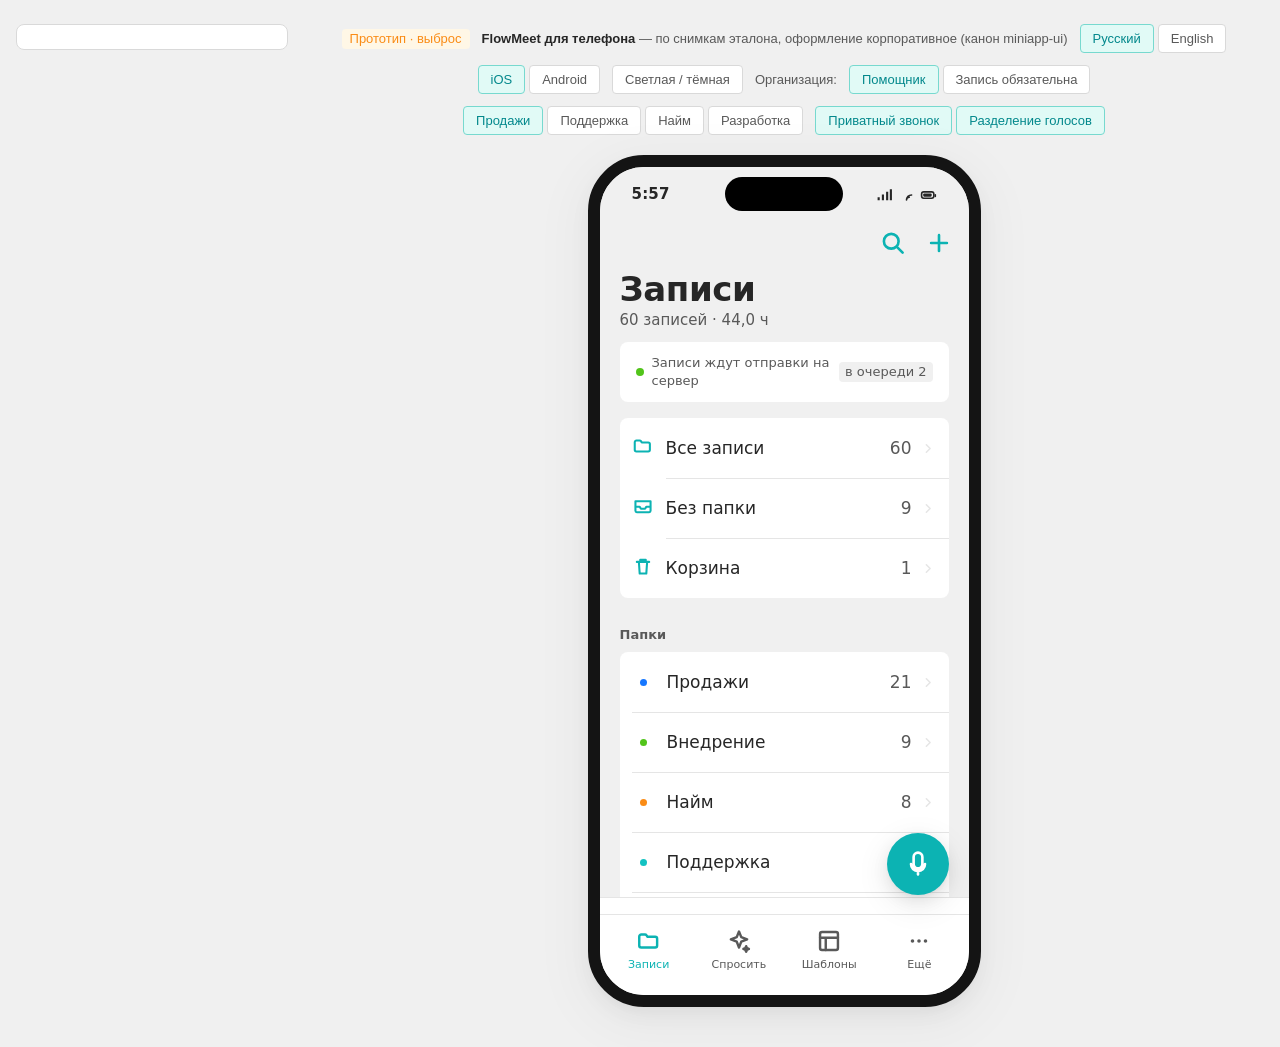
==== flowmeet/flowmeet-mobile/index.html @ 89d432ba "Handoff 21.09: FlowMeet постановка, BPMN и карта продукта. Сессия закрыта: прототип с вкладкой Поста" ====
<!doctype html>
<html lang="ru" data-theme="light">
<head>
<meta charset="utf-8">
<meta name="viewport" content="width=device-width, initial-scale=1">
<title>FlowMeet · прототип мобильного приложения</title>

<script>
/* ДИАГНОСТИКА ЗАГРУЗКИ. Ставится ДО стилей и основного скрипта: если скрипт не
   исполнился, страница выглядит просто недогруженной, а плашка называет причину. */
window.__fmDiag = { err: null, ran: false };
(function () {
  function banner(title, detail) {
    var d = document.createElement('div');
    d.setAttribute('style', 'position:fixed;left:0;right:0;top:0;z-index:99999;'
      + 'padding:12px 16px;background:#fff1f0;border-bottom:1px solid #ffa39e;'
      + 'color:#a8071a;font:14px/20px system-ui,sans-serif');
    d.innerHTML = '<strong>' + title + '</strong><br><span style="color:#595959">' + detail + '</span>';
    (document.body || document.documentElement).appendChild(d);
  }
  window.__fmBanner = banner;
  window.addEventListener('error', function (e) {
    if (window.__fmDiag.err) return;
    window.__fmDiag.err = e;
    banner('Скрипт страницы не выполнился — интерфейс не собрался',
      (e.message || 'ошибка') + ' · ' + (e.filename || '') + ':' + (e.lineno || ''));
  }, true);
  window.addEventListener('DOMContentLoaded', function () {
    setTimeout(function () {
      if (window.__fmDiag.ran || window.__fmDiag.err) return;
      banner('Скрипт страницы не запустился',
        'Разбор дошёл до конца, но код не выполнился. Обычно это блокировка встроенных'
        + ' скриптов расширением браузера или политикой.');
    }, 1500);
  });
})();
</script>

<link rel="stylesheet" href="ds-core-tokens.css">

<style>
/* ============================================================================
   МОБИЛЬНЫЙ ПРОТОТИП FlowMeet — ВЫБРОС.

   ЦВЕТ, РАДИУСЫ И ШРИФТ — из корпоративного канона Proceset Mini Apps
   (токены `ds-core-tokens.css`, симлинк на файл-владелец в скилле miniapp-ui).
   Литералов цвета нет.

   КЕГЛЬ И РИТМ — мобильные, и это ЧЕТВЁРТОЕ сознательное отклонение от канона:
   канон писан под веб, там базовый текст 14px и плотные строки. На телефоне так
   нельзя — интерфейс читается как уменьшенная веб-страница, а не как приложение.
   Поэтому здесь своя шкала (.m-*): базовый текст 17, вторичный 15, подпись 13,
   крупный заголовок экрана 34 — как в системных приложениях телефона. Семейство
   и насыщенности — канонические.

   Отклонения от канона, все сознательные (он писан под mini-app в портале):
   1. Нижняя панель навигации — в вебе канон её не описывает, на телефоне это
      главный навигатор.
   2. Своя верхняя панель экрана с крупным заголовком.
   3. Шторки снизу вместо модальных окон.
   4. Мобильная шкала кегля и ритма (см. выше).

   Соответствие компонентам antd подписано у блоков — карта переноса в код.
   ========================================================================== */

* { box-sizing: border-box; }
body {
  margin: 0; font-family: 'Roboto', system-ui, sans-serif;   /* служебная плашка вне корпуса */
  background: var(--bg-secondary); color: var(--text-primary);
  display: flex; flex-direction: row; align-items: flex-start; justify-content: center;
  min-height: 100vh; padding: var(--size-6x) var(--size-4x) var(--size-10x);
  gap: var(--size-4x);
}
.fm-stage {
  flex: 0 1 auto; min-width: 0;
  display: flex; flex-direction: column; align-items: center;
}
.fm-map {
  flex: 0 0 272px; width: 272px; max-height: calc(100vh - var(--size-8x));
  overflow: auto; position: sticky; top: var(--size-4x);
  padding: var(--padding-l);
  background: var(--bg-container);
  border: 1px solid var(--line-border); border-radius: var(--radius-l);
}
.fm-map__h { margin: var(--size-4x) 0 var(--space-s); color: var(--text-complimentary); }
.fm-map__row {
  display: flex; align-items: center; gap: var(--space-m); width: 100%;
  min-height: var(--size-8x); padding: var(--padding-s) var(--padding-m);
  margin: 0 0 var(--size-1x); border: none; border-radius: var(--radius-m);
  background: transparent; color: var(--text-primary); font-family: inherit;
  text-align: left; cursor: pointer;
}
.fm-map__row:hover { background: var(--bg-container-hover); }
.fm-map__name { flex: 1 1 auto; min-width: 0; }
.fm-map__row .fm-tag { flex: 0 0 auto; }

/* ─── Мобильная шкала текста. Только размеры и насыщенность; семейство и цвет
       канонические. ─────────────────────────────────────────────────────────── */
.m-large   { font-size: 34px; line-height: 41px; font-weight: 700; letter-spacing: -.4px; }
.m-title   { font-size: 22px; line-height: 28px; font-weight: 600; letter-spacing: -.2px; }
.m-head    { font-size: 17px; line-height: 22px; font-weight: 600; }
.m-body    { font-size: 17px; line-height: 24px; font-weight: 400; }
.m-sub     { font-size: 15px; line-height: 20px; font-weight: 400; }
.m-cap     { font-size: 13px; line-height: 18px; font-weight: 400; }
.m-tiny    { font-size: 11px; line-height: 13px; font-weight: 500; }
.m-num     { font-variant-numeric: tabular-nums; }
/* Пометка «это ДАННЫЕ, а не интерфейс»: названия записей и папок остаются на
   языке разговора, и проверка языка их не считает непереведённой строкой. */
.m-data    { }
 /* Приглушённый текст ОДИН на прототип: у канона читаемая вторичная ступень
       одна (--text-complimentary, замерено 7,0:1 и 8,96:1), а --text-secondary
       и --text-hint дают 3,4:1 и 1,8:1 — ниже нормы для подписи. Второго класса
       приглушённого больше нет: он был бы дублем с тем же цветом. */
.m-dim     { color: var(--text-complimentary); }

/* Плашка над телефоном — служебная, к продукту не относится. */
.fm-plaque {
  display: flex; align-items: center; gap: var(--space-l); flex-wrap: wrap;
  justify-content: center; margin-bottom: var(--size-5x); padding: 0 var(--padding-l);
  color: var(--text-complimentary); font-size: 13px;
}
.fm-plaque__tag {
  padding: 2px var(--padding-m); border-radius: var(--radius-m);
  background: var(--tag-orange-bg); color: var(--tag-orange-text);
}
.fm-plaque__switch { display: flex; gap: var(--space-xs); }
.fm-plaque__switch button {
  padding: var(--padding-s) var(--padding-l); border-radius: var(--radius-m);
  border: 1px solid var(--line-border); background: var(--bg-container);
  font-family: inherit; font-size: 13px; color: var(--text-complimentary); cursor: pointer;
}
.fm-plaque__switch button.is-on { background: var(--primary-bg); color: var(--primary-active); border-color: var(--primary-border); }
.fm-plaque__legend { width: 100%; text-align: center; color: var(--text-hint); }

/* ─────────────────────────── КОРПУС ТЕЛЕФОНА ─────────────────────────────── */
/* Семейство шрифта — платформенное: у Apple системный San Francisco, у Google
   Roboto. В контейнере нет ни того, ни другого, поэтому проверять кегль надо
   относительными величинами, а не по пикселю в рендере. */
[data-os="ios"] { font-family: -apple-system, 'SF Pro Text', 'Helvetica Neue', system-ui, sans-serif; }
[data-os="android"] { font-family: 'Roboto', system-ui, sans-serif; }

.fm-phone {
  width: 393px; height: 852px; flex: 0 0 auto; position: relative;
  display: flex; flex-direction: column; overflow: hidden;
  background: var(--bg-secondary); color: var(--text-primary);
  /* Рамка корпуса — графит в обеих темах: это предмет, а не поверхность
     интерфейса, и «инверсный» токен в тёмной делал её белой. */
  border: 12px solid var(--neutral-120); border-radius: 56px;
  box-shadow: var(--shadow-3);
}
/* ПОЛОС ПРОКРУТКИ В ПРИЛОЖЕНИИ НЕ БЫВАЕТ — прокручивают рукой: пальцем на
   телефоне, перетаскиванием мыши в прототипе. Правило ОДНО на весь корпус, а не
   по одному у каждой полосы: тогда новая прокручиваемая полоса не может вернуть
   полосу прокрутки. Скрытие задаётся ДВУМЯ способами — стандартное свойство не
   работает в старых webkit, а webkit-псевдоэлемент не работает в Firefox, и
   именно из-за этого полоса под чипсами была видна. */
.fm-phone, .fm-phone * { scrollbar-width: none; -ms-overflow-style: none; }
.fm-phone::-webkit-scrollbar, .fm-phone *::-webkit-scrollbar { width: 0; height: 0; display: none; }

/* Строка состояния с вырезом: время слева, вырез по центру, значки справа. */
.fm-status {
  flex: 0 0 auto; height: 54px; display: flex; align-items: center;
  padding: 0 var(--size-8x); position: relative; z-index: 5;
  background: var(--bg-secondary);
}
.fm-status__time { font-size: 15px; font-weight: 600; letter-spacing: .2px; }
.fm-status__spacer { flex: 1 1 auto; }
.fm-status__icons { display: flex; align-items: center; gap: 5px; }
.fm-island {
  position: absolute; left: 50%; top: 10px; transform: translateX(-50%);
  width: 118px; height: 34px; border-radius: 20px; background: var(--neutral-130);
}

/* ─── Верхняя панель. Действия закреплены, крупный заголовок уезжает вместе с
       содержимым и оставляет после себя компактный (antd: <NavBar>). ───────── */
.m-nav {
  flex: 0 0 auto; display: flex; align-items: center; gap: var(--space-xs);
  min-height: 44px; padding: 0 var(--space-m); background: var(--bg-secondary);
  position: relative; z-index: 4;
}
.m-nav__compact {
  flex: 1 1 auto; min-width: 0; text-align: center; padding: 0 var(--space-xs);
  opacity: 0; transition: opacity .18s cubic-bezier(.4,0,.2,1);
  overflow: hidden; text-overflow: ellipsis; white-space: nowrap;
}
.m-nav.is-scrolled { border-bottom: .5px solid var(--line-divider); }
.m-nav.is-scrolled .m-nav__compact { opacity: 1; }
.m-nav__acts { display: flex; align-items: center; gap: 2px; flex: 0 0 auto; }
.m-large-block { padding: var(--space-xs) var(--size-5x) var(--size-3x); background: var(--bg-secondary); }
.m-large-block .m-sub { margin-top: 2px; }

.m-scroll { flex: 1 1 auto; overflow-y: auto; -webkit-overflow-scrolling: touch; }
.m-scroll--doc { background: var(--bg-container); }      /* текст записи — на белом */
.m-pad { padding: 0 var(--size-5x); }
.m-bottom { height: var(--size-20x); }                 /* воздух над нижней панелью */
/* На экранах с плавающей кнопкой записи воздуха нужно больше: иначе последняя
   строка списка навсегда остаётся под кнопкой. */
.m-scroll--fab .m-bottom { height: 140px; }

/* ─── Нижняя панель навигации (antd: <TabBar>). ──────────────────────────── */
.m-tabbar {
  flex: 0 0 auto; display: flex; align-items: flex-end; gap: 0;
  padding: var(--space-m) var(--space-xs) var(--size-6x);
  background: var(--bg-container); border-top: .5px solid var(--line-divider);
}
.m-tabbar button {
  flex: 1 1 0; display: flex; flex-direction: column; align-items: center; justify-content: flex-end;
  gap: 4px; min-height: 48px; padding: var(--space-xs) 0 0; border: none; background: none;
  font-family: inherit; font-size: 11px; font-weight: 500; color: var(--text-complimentary); cursor: pointer;
}
.m-tabbar button.is-on { color: var(--primary-base); }

/* Кнопка записи — ПЛАВАЮЩАЯ НАД панелью разделов, а не внутри неё: по Apple HIG
   («Tab bars», июнь 2026) панель разделов служит навигации и действий в себе не
   держит — «Use a tab bar to support navigation, not to provide actions».
   Приём взят у Apple Mail: круглая кнопка действия в правом нижнем углу над
   панелью. Показывается только там, где действие уместно — в списке записей. */
.m-fab {
  position: absolute; right: var(--size-5x); bottom: 100px; z-index: 30;
  width: 62px; height: 62px; border: none; border-radius: 50%;
  background: var(--primary-base); color: var(--text-contrast);
  display: grid; place-items: center; box-shadow: var(--shadow-2); cursor: pointer;
}
.m-fab:active { background: var(--primary-active); }

/* Аксессуар, прикреплённый к панели разделов — HIG «tab bar with an attached
   accessory», как мини-плеер в Музыке. Панель разделов при этом ОСТАЁТСЯ
   видимой: скрывать её HIG запрещает («If you hide the tab bar, people can
   forget which area of the app they're in»), исключение только у модального
   экрана — им у нас идёт запись встречи. */
.m-acc { flex: 0 0 auto; display: flex; align-items: center; gap: var(--space-l);
  padding: var(--space-m) var(--size-5x); background: var(--bg-container);
  border-top: .5px solid var(--line-divider); cursor: pointer; }
.m-acc .m-wave { flex: 1 1 auto; height: 28px; }
.m-acc__side { flex: 0 0 auto; display: flex; align-items: center; gap: var(--space-m); }
.m-play--mini { width: 44px; height: 44px; }

/* ─────────────────────────── ЭЛЕМЕНТЫ ──────────────────────────────────── */
.fm-i { width: 22px; height: 22px; flex: 0 0 auto;
        stroke: currentColor; fill: none; stroke-width: 1.5; stroke-linecap: round; stroke-linejoin: round; }
.fm-i--s { width: 17px; height: 17px; }
.fm-i--l { width: 28px; height: 28px; }
.fm-i--xl { width: 56px; height: 56px; stroke-width: 1; }
.fm-i--tab { width: 26px; height: 26px; }

.fm-btn {
  display: inline-flex; align-items: center; justify-content: center; gap: var(--space-m);
  min-height: 48px; padding: 0 var(--size-6x); border-radius: var(--radius-l);
  border: 1px solid var(--line-border); background: var(--bg-container);
  font-family: inherit; font-size: 17px; font-weight: 500; color: var(--text-primary); cursor: pointer;
}
.fm-btn:active { background: var(--bg-container-active); }
.fm-btn--primary { background: var(--primary-base); border-color: var(--primary-base); color: var(--text-contrast); }
.fm-btn--primary:active { background: var(--primary-active); }
/* Разрушительное действие несёт цвет опасности, а не цвет главного действия
   (28.08.2026): удаление записи без возврата стояло бирюзовой праймари, то есть
   выглядело рекомендуемым. Токены канона, литералов нет. */
.fm-btn--danger { background: var(--danger-base); border-color: var(--danger-base); color: var(--text-contrast); }
.fm-btn--danger:active { background: var(--danger-active); border-color: var(--danger-active); }
.fm-btn--text { background: none; border-color: transparent; color: var(--primary-base); min-height: 44px; padding: 0 var(--space-m); }
.fm-btn--icon { width: 44px; min-height: 44px; padding: 0; color: var(--primary-base);
  background: none; border-color: transparent; }
/* Порядок важен: у значка-кнопки заливка снята, поэтому основной цвет
   возвращаем явно — иначе «Спросить» выглядит как голая стрелка. */
.fm-btn--icon.fm-btn--primary { background: var(--primary-base); border-color: var(--primary-base);
  color: var(--text-contrast); border-radius: var(--radius-l); }
.fm-btn--block { width: 100%; }
.fm-btn--sm { min-height: 36px; padding: 0 var(--padding-l); font-size: 15px; }
.fm-btn[disabled] { opacity: .35; pointer-events: none; }

.fm-input {
  width: 100%; min-height: 48px; padding: 0 var(--padding-l);
  border: 1px solid var(--line-border); border-radius: var(--radius-l);
  background: var(--bg-container); color: var(--text-primary);
  font-family: inherit; font-size: 17px;
}
.fm-input:focus { outline: none; border-color: var(--primary-base); box-shadow: var(--shadow-focus-primary); }
.fm-textarea { width: 100%; min-height: 104px; padding: var(--padding-l); border: 1px solid var(--line-border);
  border-radius: var(--radius-l); background: var(--bg-container); color: var(--text-primary);
  font-family: inherit; font-size: 17px; resize: vertical; }
/* Поле поиска в мобильном виде: заливка вместо рамки, значок внутри. */
.m-searchwrap { position: relative; display: flex; align-items: center; }
.m-searchwrap .fm-i { position: absolute; left: var(--padding-l); color: var(--text-icon); pointer-events: none; }
.m-searchwrap .fm-input {
  padding-left: calc(var(--padding-l) + 22px + var(--space-m));
  background: var(--bg-container); border-color: transparent;   /* на серой подложке заливка белая */
}

.fm-tag { display: inline-flex; align-items: center; gap: var(--space-xs);
  padding: 1px var(--padding-s); border-radius: var(--radius-m); background: var(--bg-container-secondary);
  color: var(--text-complimentary); font-size: 13px; line-height: 18px; white-space: nowrap; }
.fm-tag--green { background: var(--positive-bg); color: var(--positive-base); }
.fm-tag--orange { background: var(--tag-orange-bg); color: var(--tag-orange-text); }
.fm-tag--cyan { background: var(--tag-cyan-bg); color: var(--tag-cyan-text); }

/* ─── Группа строк: скруглённая вставка с воздухом по бокам, разделители не
       на всю ширину, а от текста (antd: <List> inset). ──────────────────── */
.m-group {
  margin: 0 var(--size-5x) var(--size-5x); border-radius: var(--radius-l);
  background: var(--bg-container); overflow: hidden;
}
/* Заголовок группы: основной цвет и насыщенность, а не приглушённый серый —
   канонический вторичный на подложке экрана замерен в 2,09:1 (тёмная тема). */
.m-grouphead { padding: var(--space-m) var(--size-5x) var(--space-m); color: var(--text-complimentary); font-weight: 600; }

.m-row {
  display: flex; align-items: center; gap: var(--space-l); width: 100%; text-align: left;
  min-height: 60px; padding: var(--space-m) var(--padding-l); border: none;
  background: none; font-family: inherit; color: var(--text-primary); cursor: pointer;
}
.m-row:active { background: var(--bg-container-hover); }
.m-row + .m-row { box-shadow: inset 0 .5px 0 var(--line-divider); }
.m-row--inset + .m-row--inset { box-shadow: none; }
/* Разделитель внутри группы начинается от текста, а не от края: у строки без
   значка это отступ группы, у строки со значком — плюс сам значок. */
.m-row--inset { position: relative; --m-inset: var(--padding-l); }
.m-row--inset:has(.m-row__ico) { --m-inset: calc(var(--padding-l) + 22px + var(--space-l)); }
.m-row--inset + .m-row--inset::before {
  content: ""; position: absolute; left: var(--m-inset); right: 0; top: 0;
  height: .5px; background: var(--line-divider);
}
.m-row__body { flex: 1 1 auto; min-width: 0; }
.m-row__title { overflow: hidden; display: -webkit-box; -webkit-line-clamp: 2; -webkit-box-orient: vertical; }
/* У строки со значением справа подпись держится в одну строку: иначе длинная
   подпись переносится и строка становится вдвое выше соседних. Обратная
   сторона — обрезка, поэтому подписи таких строк держим короткими. */
.m-row:has(.m-row__val) .m-row__title { -webkit-line-clamp: 1; }
/* Подпись строки настройки лежит прямо в теле строки, без отдельного класса —
   поэтому в одну строку её держим по телу. */
.m-row:has(.m-row__val) > .m-row__body { white-space: nowrap; overflow: hidden; text-overflow: ellipsis; }
.m-row__meta { display: flex; align-items: center; gap: var(--space-m); margin-top: 3px;
  color: var(--text-complimentary); white-space: nowrap; overflow: hidden; }
/* Превью содержания записи: строка списка обязана нести смысл, а не только
   метаданные — иначе список читается как каталог файлов, а не как содержание.
   Две строки, дальше обрезка: строка списка не должна расти выше соседних. */
.m-row__prev { display: -webkit-box; -webkit-line-clamp: 2; -webkit-box-orient: vertical;
  overflow: hidden; margin-top: 3px; color: var(--text-complimentary); }
.m-row__prev--wait { color: var(--text-complimentary); display: flex; align-items: center; gap: var(--space-m); }
.m-row__prev--wait .fm-i { animation: fm-spin 1.1s linear infinite; }
/* Длинную подпись (профиль с лимитом) пускаем в две строки. */
.m-row__meta--wrap { white-space: normal; overflow: visible; }
.m-row__dot { width: 7px; height: 7px; border-radius: 50%; flex: 0 0 auto; }
.m-row__act { flex: 0 0 auto; width: 44px; min-height: 44px; display: grid; place-items: center;
  color: var(--text-icon); border: none; background: none; cursor: pointer; border-radius: 50%; }
.m-row__act:active { background: var(--bg-icon-hover); }
.m-row__chev { flex: 0 0 auto; color: var(--text-icon-disabled); }
.m-row__ico { flex: 0 0 auto; color: var(--primary-base); }
.m-row__val { flex: 0 1 auto; min-width: 0; color: var(--text-complimentary);
  white-space: nowrap; overflow: hidden; text-overflow: ellipsis; }
/* Элемент управления в строке (переключатель, кнопка, метка) не сжимается и не
   обрезается: в обрезающей обёртке кнопка перестаёт принимать нажатие в центр. */
.m-row__right { flex: 0 0 auto; display: flex; align-items: center; gap: var(--space-m); }
/* Точка-разделитель в подписи строки: цвет линии давал 1,41:1 и точка просто
   не читалась — берём ту же ступень, что и сама подпись. */
.m-sep { color: var(--text-complimentary); }

/* Найденное место: цитата со своим временем; нажатие уводит прямо в это место
   записи, а не просто «в запись». */
.m-hitrow { display: flex; align-items: flex-start; gap: var(--space-l); width: 100%; text-align: left;
  padding: var(--space-m) var(--padding-l); border: none; background: none;
  font-family: inherit; color: var(--text-primary); cursor: pointer;
  box-shadow: inset 0 .5px 0 var(--line-divider); }
.m-hitrow:active { background: var(--bg-container-hover); }
.m-hitrow .m-time { flex: 0 0 auto; padding-top: 2px; }
.m-hitrow__txt { display: -webkit-box; -webkit-line-clamp: 2; -webkit-box-orient: vertical;
  overflow: hidden; color: var(--text-complimentary); }

.m-empty { display: flex; flex-direction: column; align-items: center; text-align: center;
  padding: var(--size-20x) var(--size-8x); color: var(--text-complimentary); }
.m-empty__icon { color: var(--text-icon-disabled); margin-bottom: var(--size-5x); }
.m-empty h2 { margin: 0 0 var(--space-m); color: var(--text-primary); }
.m-empty p { margin: 0; max-width: 260px; }

/* Кружок с инициалами владельца пространства. Инициалы — данные учётной
   записи, поэтому у них свой класс: проверка языка по нему понимает, что это
   не строка интерфейса. */
.m-avatar { width: 52px; height: 52px; border-radius: 50%; flex: 0 0 auto;
  background: var(--primary-bg); color: var(--primary-active); display: grid; place-items: center; }

/* Кружок цвета папки: выбранный несёт обводку, а не галочку внутри — на цветном
   круге галочка теряется. */
.m-swatch { width: 44px; height: 44px; border-radius: 50%; border: 2px solid transparent;
  box-shadow: inset 0 0 0 2px var(--bg-container); cursor: pointer; }
.m-swatch.is-on { border-color: var(--text-primary); }

.m-toggle { width: 51px; height: 31px; border-radius: 31px; flex: 0 0 auto;
  border: none; background: var(--bg-rail); position: relative; cursor: pointer; }
.m-toggle::after { content: ""; position: absolute; top: 2px; left: 2px; width: 27px; height: 27px;
  border-radius: 50%; background: var(--bg-container); box-shadow: var(--shadow-1);
  transition: transform .18s cubic-bezier(.4,0,.2,1); }
.m-toggle.is-on { background: var(--primary-base); }
.m-toggle.is-on::after { transform: translateX(20px); }

/* ─────────────────── ПРОИГРЫВАТЕЛЬ — ПОЛОСА ВНИЗУ ЭКРАНА ───────────────────
   Жанровое решение голосовых блокнотов: главное на экране записи — текст, а не
   пульт, поэтому звук живёт тонкой полосой в нижней зоне большого пальца и
   занимает место нижней панели разделов (на вложенном экране она уходит).
   Разбор жанра — ../interfeys-golosovyh-bloknotov-razbor.2026-08-27.md */
.m-pbar { flex: 0 0 auto; padding: var(--space-m) var(--size-5x) var(--size-6x);
  background: var(--bg-container); border-top: .5px solid var(--line-divider); }
.m-times { display: flex; justify-content: space-between; margin-top: 2px; color: var(--text-complimentary); }
.m-ctrls { display: flex; align-items: center; gap: var(--space-m); margin-top: var(--space-m); }
.m-ctrls__gap { flex: 1 1 auto; }
.m-play { width: 52px; height: 52px; display: grid; place-items: center; border-radius: 50%;
  border: none; background: var(--primary-base); color: var(--text-contrast); cursor: pointer; flex: 0 0 auto; }
.m-play:active { background: var(--primary-active); }
.m-seek { width: 44px; height: 44px; display: grid; place-items: center; border: none; background: none;
  color: var(--text-primary); cursor: pointer; border-radius: 50%; flex: 0 0 auto; }
.m-seek:active { background: var(--bg-icon-hover); }
/* Закладка в проигрывателе: горит, когда звучащее место уже отмечено. */
#btnMark.is-on { color: var(--tag-orange-text); }
.m-speed.is-on { background: var(--primary-bg); color: var(--text-primary); font-weight: 600; }
.m-speed { min-height: 36px; padding: 0 var(--padding-m); flex: 0 0 auto;
  border-radius: var(--radius-m); border: none; background: var(--bg-container-secondary);
  font-family: inherit; font-size: 15px; font-variant-numeric: tabular-nums;
  color: var(--text-primary); cursor: pointer; }

/* ─── Волна вместо линии прогресса: видно, где говорили, а где молчали.
       Нажатие в любое место волны переводит звук туда. Высоты полос выведены из
       номера записи — при каждом открытии волна одна и та же. ─────────────── */
.m-wave { display: flex; align-items: center; gap: 2px; height: 36px; cursor: pointer; }
.m-wave span { flex: 1 1 0; border-radius: 1.5px; background: var(--bg-rail); }
.m-wave span.is-played { background: var(--primary-base); }
/* Отмеченное место видно на волне засечкой сверху — как в жанре: отметил на
   слух, потом находишь глазами. */
.m-wave span.is-marked { background: var(--tag-orange-text); }

/* Шапка открытой записи: крупный заголовок уезжает с содержимым (HIG: large
   title), поэтому область заголовка в панели остаётся пустой, пока не начнут
   прокручивать, — обрезка названия тремя буквами уходит. */
.m-notehead { padding: var(--space-m) var(--size-5x) var(--size-4x); background: var(--bg-container); }

/* Сегменты вкладок записи (antd: <Segmented>). Закреплены под панелью: в
   часовой расшифровке вкладку иначе не переключить, не прокрутив наверх. */
.m-segsrow { position: sticky; top: 0; z-index: 3; flex: 0 0 auto; background: var(--bg-container);
  border-bottom: .5px solid var(--line-divider); overflow: hidden; }
.m-segsrow::after {
  content: ""; position: absolute; right: 0; top: 0; bottom: 1px; width: var(--size-8x);
  background: linear-gradient(90deg, transparent, var(--bg-container)); pointer-events: none;
}
.m-segs { display: flex; gap: var(--space-m); overflow-x: auto; -webkit-overflow-scrolling: touch;
  padding: var(--space-m) var(--size-8x) calc(var(--space-m) + 24px) var(--size-5x);
  margin-bottom: -24px; }
.m-seg-btn { flex: 0 0 auto; min-height: 36px; padding: 0 var(--padding-l); border-radius: var(--radius-l);
  border: none; background: none;
  font-family: inherit; font-size: 15px; color: var(--text-complimentary); cursor: pointer; }
/* Выбранную вкладку показывает заливка, а не цвет подписи: бирюзовая подпись на
   бирюзовой заливке замерена в 2,20:1 (тёмная тема), а серая подпись на серой
   заливке неактивной — в 2,09:1. Сняли обе пары. */
.m-seg-btn.is-on { background: var(--primary-bg); color: var(--text-primary); font-weight: 600; }

/* Расшифровка: реплика как высказывание, а не строка таблицы. Текст и звук
   сшиты — звучащая реплика подсвечена, нажатие на реплику переводит звук к ней.
   Роль «сейчас звучит» несут заливка и полоса слева, а текст остаётся
   основным: в тёмной теме основной цвет темнее, и текст на светлой заливке
   пропадает (проверено замером контраста по канону). */
.m-seg-row { position: relative; padding: var(--space-m) var(--size-5x);
  margin-bottom: var(--size-3x); border-radius: var(--radius-l); cursor: pointer; }
.m-seg-row:active { background: var(--bg-container-hover); }
.m-seg-row.is-now { background: var(--primary-bg); }
.m-seg-row.is-now::before { content: ""; position: absolute; left: 6px; top: var(--space-m); bottom: var(--space-m);
  width: 3px; border-radius: 2px; background: var(--primary-base); }
/* На подсвеченной реплике имя «нашего» говорящего берёт основной цвет: бирюза
   на светлой заливке замерена в 2,20:1 (тёмная тема) — роль всё равно несут
   заливка и полоса слева. */
.m-seg-row.is-now .m-who--mine { color: var(--text-primary); }
.m-seg-row__head { display: flex; align-items: baseline; gap: var(--space-m); margin-bottom: 4px; }
.m-who { color: var(--text-primary); border: none; background: none; padding: 0;
  font-family: inherit; font-size: inherit; font-weight: inherit; cursor: pointer; }
.m-who--mine { color: var(--primary-active); }
/* Время реплики — вторичная подпись, но подпись: у --text-hint на белом
   замерено 1,84:1, это нечитаемо. */
.m-time { color: var(--text-complimentary); font-variant-numeric: tabular-nums; }
.m-seg-row p { margin: 0; }
.m-seg-row__mark { margin-left: auto; color: var(--tag-orange-text); }
/* Найденное слово в расшифровке. */
/* Найденное слово: роль несёт ЗАЛИВКА, текст остаётся основным. Пара
   «оранжевый текст на оранжевой заливке» замерена в 2,23:1. */
.m-hl { background: var(--tag-orange-bg); color: var(--text-primary); border-radius: 3px; }

/* Поиск внутри записи: часовая встреча без него нечитаема. */
.m-findbar { flex: 0 0 auto; display: flex; align-items: center; gap: var(--space-m);
  padding: var(--space-m) var(--size-5x); background: var(--bg-container);
  border-bottom: .5px solid var(--line-divider); }
.m-findbar .m-searchwrap { flex: 1 1 auto; }
.m-findbar .fm-input { background: var(--bg-container-secondary); min-height: 40px; font-size: 15px; }

.m-doc { padding: 0 var(--size-5x) var(--size-8x); }
.m-doc h1 { font-size: 26px; line-height: 32px; font-weight: 700; letter-spacing: -.3px; margin: var(--size-6x) 0 var(--size-4x); }
.m-doc h2 { font-size: 19px; line-height: 25px; font-weight: 600; margin: var(--size-6x) 0 var(--space-m); }
.m-doc p, .m-doc ul, .m-doc ol { font-size: 17px; line-height: 25px; margin: 0 0 var(--size-4x); }
.m-doc ul, .m-doc ol { padding-left: var(--size-6x); }
.m-doc li { margin-bottom: var(--space-m); }
.m-doc strong { font-weight: 600; }
.fm-ent { color: var(--text-link); cursor: pointer; }

@keyframes fm-spin { to { transform: rotate(360deg); } }

/* ─────────────────────────── ЗАПИСЬ (полный экран) ─────────────────────────
   Строение жанровое: сверху состояние и счётчик, СЕРЕДИНУ занимает живая
   расшифровка (слова появляются по ходу речи — этим приложение доказывает, что
   слышит именно речь), внизу — волна и кнопки в зоне большого пальца. Раньше
   всё стояло по центру, а нижняя треть экрана пустовала. */
.m-rec {
  position: absolute; top: 54px; left: 0; right: 0; bottom: 0; z-index: 40;
  display: flex; flex-direction: column; background: var(--bg-secondary);
}
.m-rec__top { flex: 0 0 auto; display: flex; flex-direction: column; align-items: center;
  gap: var(--space-xs); padding: var(--size-6x) var(--size-8x) var(--size-4x); text-align: center; }
.m-rec__head { display: flex; align-items: center; gap: var(--space-m); color: var(--text-complimentary); }
.m-rec__dot { width: 9px; height: 9px; border-radius: 50%; background: var(--danger-base);
  animation: fm-blink 1.4s steps(1) infinite; }
@keyframes fm-blink { 50% { opacity: .2; } }
.m-rec__time { font-size: 48px; line-height: 1.05; font-weight: 300; letter-spacing: -1px; font-variant-numeric: tabular-nums; }
/* Живая расшифровка. Последняя реплика — основным цветом, предыдущие уходят в
   серый: так видно, что текст идёт за речью, а не стоит списком. */
/* У верхнего края расшифровка растворяется: тогда обрезанная строка читается
   как «выше есть ещё», а не как дефект — тот же приём, что у прокручиваемых
   полос чипсов. */
.m-rec__live { flex: 1 1 auto; overflow-y: auto; padding: 0 var(--size-5x);
  mask-image: linear-gradient(180deg, transparent, #000 var(--size-8x));
  -webkit-mask-image: linear-gradient(180deg, transparent, #000 var(--size-8x)); }
.m-rec__line { margin: 0 0 var(--size-4x); color: var(--text-complimentary); }
.m-rec__line:last-child { color: var(--text-primary); }
.m-rec__line b { font-weight: 600; }
.m-rec__wait { display: flex; align-items: center; justify-content: center; gap: var(--space-m);
  height: 100%; color: var(--text-complimentary); text-align: center; }
/* Волна во всю ширину: тишина и речь различимы глазом, «прибор слышит». */
.m-level { display: flex; align-items: center; gap: 3px; height: 44px; width: 100%; }
.m-level span { flex: 1 1 0; border-radius: 2px; background: var(--primary-base); animation: m-lvl .9s ease-in-out infinite; }
@keyframes m-lvl { 0%, 100% { height: 8%; } 50% { height: 100%; } }
.m-rec__bottom { flex: 0 0 auto; padding: var(--size-4x) var(--size-8x) var(--size-8x);
  display: flex; flex-direction: column; align-items: center; gap: var(--size-4x); text-align: center; }
/* Кнопки в нижней зоне: остановка — крупная круглая, одной рукой не глядя. */
.m-rec__acts { display: flex; align-items: center; justify-content: space-between; width: 100%; }
.m-rec__stop { width: 76px; height: 76px; border-radius: 50%; border: none; flex: 0 0 auto;
  background: var(--danger-base); color: var(--text-contrast); display: grid; place-items: center; cursor: pointer; }
.m-rec__stop:active { background: var(--danger-active); }
.m-rec__side { display: flex; flex-direction: column; align-items: center; gap: 2px; width: 76px;
  border: none; background: none; font-family: inherit; font-size: 13px;
  color: var(--text-primary); cursor: pointer; padding: var(--space-m) 0; }
.m-rec__side .fm-i { color: var(--text-primary); }
.m-rec__side:disabled { opacity: .35; pointer-events: none; }
.m-rec__note { color: var(--text-complimentary); max-width: 280px; }
.m-rec__done { flex: 1 1 auto; display: flex; flex-direction: column; align-items: center;
  justify-content: center; gap: var(--size-6x); padding: var(--size-8x); text-align: center; }
.m-rec__done .fm-btn { min-width: 200px; }

/* ══════════════════════ ANDROID: ОБОЛОЧКА MATERIAL 3 ═══════════════════════
   Приложение выходит на двух ОС, поэтому оболочек ДВЕ, а не одна средняя:
   пользователь каждой платформы должен видеть привычные манеры. Структура
   (папки → записи → запись, разделы внизу, шторки, мини-плеер) общая — она от
   платформы не зависит; расходятся ФОРМА и поведение отдельных элементов.
   Ниже — только расхождения, по фактам первоисточников (m3.material.io):
   активный раздел несёт «пилюлю»-индикатор, кнопка действия — Medium FAB со
   скруглением, цель нажатия 48dp против 44pt у Apple, сообщения о результате —
   штатный снэкбар (в iOS такого элемента нет вовсе), список идёт во всю ширину
   без «карточек», скругления крупнее.
   ═══════════════════════════════════════════════════════════════════════════ */
[data-os="android"] { font-family: 'Roboto', system-ui, sans-serif; }

/* Активный раздел: подложка под значком, а не только цвет (M3 active indicator). */
[data-os="android"] .m-tabbar button { gap: 2px; }
[data-os="android"] .m-tabbar button .fm-i {
  padding: 4px 20px; border-radius: 16px; box-sizing: content-box; width: 26px; height: 26px;
}
[data-os="android"] .m-tabbar button.is-on .fm-i { background: var(--primary-bg); }
[data-os="android"] .m-tabbar button.is-on { color: var(--text-primary); font-weight: 600; }

/* Кнопка действия: Medium FAB — скруглённый квадрат, а не круг. */
[data-os="android"] .m-fab { width: 56px; height: 56px; border-radius: 16px; }

/* Список во всю ширину: «карточки» с воздухом по бокам — приём Apple. */
[data-os="android"] .m-group { margin-left: 0; margin-right: 0; border-radius: 0; }
[data-os="android"] .m-grouphead { font-weight: 500; }

/* Цель нажатия 48dp вместо 44pt. */
[data-os="android"] .fm-btn--icon,
[data-os="android"] .m-row__act,
[data-os="android"] .m-seek { width: 48px; min-height: 48px; height: 48px; }
[data-os="android"] .m-nav { min-height: 48px; }
[data-os="android"] .m-row { min-height: 64px; }
[data-os="android"] .fm-sheet__item { min-height: 60px; }
[data-os="android"] .m-swatch { width: 48px; height: 48px; }

/* Скругления крупнее: у M3 кнопки и поля почти капсульные, шторка — 28. */
[data-os="android"] .fm-btn, [data-os="android"] .fm-input,
[data-os="android"] .m-seg-btn, [data-os="android"] .m-speed { border-radius: 999px; }
[data-os="android"] .fm-sheet { border-radius: 28px 28px 0 0; }
[data-os="android"] .m-card, [data-os="android"] .m-askchips button { border-radius: 16px; }

/* Полоска системного жеста: в Android возврат и переход домой — системные, и
   пользователь ищет их у нижнего края, а не только в интерфейсе приложения. */
.m-sysbar { display: none; }
[data-os="android"] .m-sysbar {
  display: block; position: absolute; left: 50%; bottom: 7px; transform: translateX(-50%);
  width: 108px; height: 4px; border-radius: 2px; background: var(--text-icon); z-index: 20;
}
[data-os="android"] .m-tabbar { padding-bottom: var(--size-8x); }

/* Сообщение о результате — снэкбар: прямоугольный, во всю ширину у нижнего
   края, слева текст. Всплывающая «пилюля» по центру — не Material. */
[data-os="android"] .fm-toast {
  left: var(--space-m); right: var(--space-m); transform: translateY(10px);
  max-width: none; border-radius: var(--radius-m); text-align: left;
}
[data-os="android"] .fm-toast.is-open { transform: translateY(0); }

/* ───────────────────────────── ШТОРКА СНИЗУ ──────────────────────────────── */
.fm-scrim {
  position: absolute; inset: 0; z-index: 50; display: flex; align-items: flex-end;
  background: var(--bg-mask); opacity: 0; pointer-events: none; transition: opacity .18s;
}
.fm-scrim.is-open { opacity: 1; pointer-events: auto; }
.fm-sheet {
  width: 100%; max-height: 82%; display: flex; flex-direction: column;
  background: var(--bg-float); border-radius: var(--radius-l) var(--radius-l) 0 0;
  transform: translateY(24px); transition: transform .2s cubic-bezier(.4,0,.2,1);
  padding-bottom: var(--size-8x);
}
.fm-scrim.is-open .fm-sheet { transform: translateY(0); }
.fm-sheet__grip { width: 40px; height: 5px; border-radius: 3px; background: var(--line-border);
  margin: var(--space-m) auto var(--space-xs); flex: 0 0 auto; }
.fm-sheet__head { padding: var(--space-m) var(--size-5x) var(--size-3x); }
.fm-sheet__body { overflow-y: auto; }
.fm-sheet__item { display: flex; align-items: center; gap: var(--size-4x); width: 100%; text-align: left;
  min-height: 56px; padding: var(--space-m) var(--size-5x); border: none; background: none;
  font-family: inherit; font-size: 17px; color: var(--text-primary); cursor: pointer; }
.fm-sheet__item:active { background: var(--bg-container-hover); }
.fm-sheet__item .fm-i:first-child { color: var(--primary-base); }
.fm-sheet__item.is-danger, .fm-sheet__item.is-danger .fm-i:first-child { color: var(--danger-base); }
.fm-sheet__foot { display: flex; gap: var(--size-3x); padding: var(--size-4x) var(--size-5x) 0; }
.fm-sheet__foot .fm-btn { flex: 1 1 0; }
.fm-check { margin-left: auto; color: var(--primary-base); }

/* Всплывающее сообщение (antd: <Toast>). */
.fm-toast {
  position: absolute; left: 50%; bottom: 118px; transform: translate(-50%, 10px);
  max-width: 84%; padding: var(--padding-l) var(--size-6x); border-radius: var(--radius-l);
  background: var(--bg-container-inverse); color: var(--text-contrast); text-align: center;
  font-size: 15px; line-height: 20px;
  opacity: 0; pointer-events: none; z-index: 60; transition: opacity .18s, transform .18s;
}
.fm-toast.is-open { opacity: 1; transform: translate(-50%, 0); }

/* Полоса лимита. */
.m-quota__rail { height: 6px; border-radius: 3px; background: var(--bg-rail); overflow: hidden; margin: var(--space-m) 0; }
.m-quota__fill { height: 100%; border-radius: 3px; background: var(--primary-base); }

.m-card { display: block; width: 100%; text-align: left; padding: var(--size-5x);
  border: none; border-radius: var(--radius-l); background: var(--bg-container);
  font-family: inherit; color: var(--text-primary); cursor: pointer; margin-bottom: var(--size-4x); }
.m-card:active { background: var(--bg-container-hover); }
.m-card h3 { margin: 0 0 var(--space-xs); }
.m-card p { margin: 0; }
.m-card__foot { display: flex; align-items: center; gap: var(--space-m); margin-top: var(--size-4x); color: var(--text-complimentary); }
.m-stat { display: flex; align-items: baseline; gap: var(--space-l); }
.m-stat__v { font-size: 28px; line-height: 34px; font-weight: 600; font-variant-numeric: tabular-nums; }

.m-answer { padding: 0 var(--size-5x) var(--size-6x); }
.m-answer p { margin: 0 0 var(--size-4x); font-size: 17px; line-height: 25px; }
.m-cite { display: inline-flex; align-items: center; gap: var(--space-xs); margin-top: var(--space-m);
  min-height: 36px; padding: 0 var(--padding-l); border-radius: var(--radius-l);
  border: none; background: var(--primary-bg); color: var(--primary-active);
  font-family: inherit; font-size: 15px; cursor: pointer; }
.m-askchips { display: flex; flex-direction: column; gap: var(--size-3x); padding: 0 var(--size-5x); }
.m-askchips button { display: flex; align-items: center; gap: var(--size-4x); width: 100%; text-align: left;
  min-height: 56px; padding: var(--space-m) var(--padding-l); border-radius: var(--radius-l);
  border: none; background: var(--bg-container); font-family: inherit; font-size: 17px;
  color: var(--text-primary); cursor: pointer; }
.m-askchips button:active { background: var(--bg-container-hover); }
.m-askchips .fm-i { color: var(--primary-base); }

/* ═══════ ЧТО ПРОДУКТ ДЕЛАЕТ ВО ВРЕМЯ РАЗГОВОРА (правка 27.08.2026) ═════════
   Подсказка в моменте, диктофоны, связь и очередь отправки. Только токены
   канона и мобильная шкала кегля (.m-*), как во всём файле. */

/* Подсказка на экране записи — то, ради чего экран и существует. Она стоит
   НАД лентой речи: речь доказывает, что слышим, подсказка отвечает «что
   сказать сейчас». */
.m-hintbox { flex: 0 0 auto; padding: 0 var(--size-5x) var(--size-4x); }
.m-hint {
  display: block; width: 100%; text-align: left; font-family: inherit; cursor: pointer;
  padding: var(--size-4x); border-radius: var(--radius-l); border: 1px solid var(--primary-border);
  background: var(--primary-bg); color: var(--text-primary);
}
.m-hint:active { background: var(--bg-container-hover); }
.m-hint__head { display: flex; align-items: center; gap: var(--space-m); margin-bottom: var(--space-xs); }
.m-hint__t { margin: 0 0 var(--space-xs); }
.m-hint__b { margin: 0; }
.m-hint__src { display: flex; align-items: center; gap: var(--space-xs); margin: var(--size-3x) 0 0; color: var(--text-complimentary); }
.m-hint__wait {
  display: flex; align-items: center; justify-content: center; gap: var(--space-m);
  padding: var(--size-4x); border-radius: var(--radius-l);
  background: var(--bg-container); color: var(--text-complimentary); text-align: center;
}
/* Крестик отмены на экране записи: отмена — единственное необратимое действие,
   поэтому она отдельно от остановки и уводит в подтверждение. */
.m-rec__x {
  position: absolute; top: var(--size-4x); right: var(--size-5x); z-index: 2;
  width: 44px; height: 44px; border: none; border-radius: 50%;
  background: var(--bg-container); color: var(--text-primary); display: grid; place-items: center; cursor: pointer;
}
/* Полоса состояния связи и очереди. */
.m-linkbar {
  display: flex; align-items: center; gap: var(--space-m);
  margin: 0 var(--size-5x) var(--size-4x); padding: var(--size-3x) var(--size-4x);
  border-radius: var(--radius-l); background: var(--bg-container); color: var(--text-complimentary);
}
.m-linkbar.is-off { background: var(--warning-bg); color: var(--text-primary); }
.m-linkbar__dot { width: 8px; height: 8px; border-radius: 50%; background: var(--green-60); flex: 0 0 auto; }
.m-linkbar.is-off .m-linkbar__dot { background: var(--warning-base); }
.m-linkbar__txt { flex: 1 1 auto; min-width: 0; }
/* Заряд и память диктофона. */
.m-bat { height: 6px; border-radius: 3px; background: var(--bg-rail); overflow: hidden; margin-top: var(--space-m); }
.m-bat__fill { height: 100%; border-radius: 3px; background: var(--primary-base); }
.m-bat__fill.is-low { background: var(--warning-base); }
.m-warn {
  display: flex; gap: var(--space-m); align-items: flex-start;
  margin: 0 var(--size-5x) var(--size-4x); padding: var(--size-4x);
  border-radius: var(--radius-l); background: var(--warning-bg); color: var(--text-primary);
}
.m-warn--danger { background: var(--danger-bg); }
</style>

</head>
<body>

<noscript>
  <!-- ВЫКЛЮЧЕННЫЕ СКРИПТЫ — молчаливый белый экран. Прототип собирается скриптом:
       корпус и плашка нарисованы разметкой, всё остальное появляется в браузере.
       Без этого блока страница выглядит поломанной и не называет причину. -->
  <div style="position:fixed;left:0;right:0;top:0;z-index:99999;padding:12px 16px;
              background:#fff1f0;border-bottom:1px solid #ffa39e;color:#a8071a;
              font:14px/20px system-ui,sans-serif">
    <strong>В браузере выключены скрипты — прототип не соберётся</strong><br>
    <span style="color:#595959">Видно только корпус устройства и служебную плашку.
    Проверьте: значок слева от адреса → «Настройки сайтов» → JavaScript «Разрешить».
    Если там разрешено — попробуйте открыть эту же ссылку в окне инкогнито: там
    расширения выключены, и станет видно, блокирует ли скрипты одно из них.</span>
  </div>
</noscript>


<aside class="fm-map" id="featureMap" aria-label="Функционал прототипа"></aside>
<div class="fm-stage">
<div class="fm-plaque text-caption-2">
  <span class="fm-plaque__tag">Прототип · выброс</span>
  <span><strong style="color:var(--text-primary)">FlowMeet для телефона</strong> — по снимкам эталона, оформление корпоративное (канон miniapp-ui)</span>
  <span class="fm-plaque__switch" id="langSwitch">
    <button data-setlang="ru">Русский</button>
    <button data-setlang="en">English</button>
  </span>
  <span class="fm-plaque__switch" id="osSwitch">
    <button data-setos="ios">iOS</button>
    <button data-setos="android">Android</button>
  </span>
  <span class="fm-plaque__switch">
    <button data-theme-toggle="1">Светлая / тёмная</button>
  </span>
  <!-- Что решила организация: режим записи, профиль подсказок, разрешения
       сервера. В продукте это приходит с сервера, и пользователь их не
       выбирает, поэтому переключатели стоят в ПЛАШКЕ ПРОТОТИПА, а экран
       «Ещё → Организация» только показывает состояние (спека состава
       28.08.2026, раздел Б: «элемент прототипа, а не продукта»). -->
  <span>Организация:</span>
  <span class="fm-plaque__switch" id="orgSwitch">
    <button data-orgmode="assistant">Помощник</button>
    <button data-orgmode="mandatory">Запись обязательна</button>
  </span>
  <span class="fm-plaque__switch" id="profSwitch">
    <button data-hintprof="sales">Продажи</button>
    <button data-hintprof="support">Поддержка</button>
    <button data-hintprof="hr">Найм</button>
    <button data-hintprof="dev">Разработка</button>
  </span>
  <span class="fm-plaque__switch" id="permSwitch">
    <button data-orgtoggle="privateCalls">Приватный звонок</button>
    <button data-orgtoggle="diarization">Разделение голосов</button>
  </span>
</div>

<div class="fm-phone" id="phone" data-os="ios">
  <!-- Имитация строки состояния телефона -->
  <div class="fm-status">
    <span class="fm-status__time m-num" id="clock">9:41</span>
    <span class="fm-island"></span>
    <span class="fm-status__spacer"></span>
    <span class="fm-status__icons">
      <svg class="fm-i fm-i--s" viewBox="0 0 16 16"><path d="M1.5 10.5h2v3h-2zM5.5 8h2v5.5h-2zM9.5 5.5h2v8h-2zM13 3h2v10.5h-2z" fill="currentColor" stroke="none"/></svg>
      <svg class="fm-i fm-i--s" viewBox="0 0 16 16"><path d="M8 13.2a4.8 4.8 0 0 1 4.8-4.8M8 13.2a2.6 2.6 0 0 1 2.6-2.6M8 13.2h.01"/></svg>
      <svg class="fm-i fm-i--s" viewBox="0 0 16 16"><rect x="1.5" y="5.5" width="11.5" height="6" rx="2"/><path d="M14.4 8.2v1.6"/><rect x="3" y="7" width="8" height="3" rx="1" fill="currentColor" stroke="none"/></svg>
    </span>
  </div>

  <div id="app" style="flex:1 1 auto;display:flex;flex-direction:column;min-height:0"></div>

  <!-- Полоска системного жеста Android: «назад» там системная, а не приложения -->
  <div class="m-sysbar" aria-hidden="true"></div>

  <!-- Аксессуар панели разделов (мини-плеер открытой записи) -->
  <div class="m-acc" id="acc" hidden></div>

  <nav class="m-tabbar" id="tabbar"></nav>

  <!-- Шторка снизу: выбор папки, меню записи, скорость, язык -->
  <div class="fm-scrim" id="scrim">
    <div class="fm-sheet" role="dialog" aria-modal="true">
      <div class="fm-sheet__grip"></div>
      <div id="sheet"></div>
    </div>
  </div>

  <div class="fm-toast text-body-3" id="toast" role="status"></div>
</div>
</div>

<!-- Общая часть двух прототипов: данные, счёт, язык. Своей копии нет. -->
<script src="../flowmeet-shared/data.js"></script>

<script>
/* СТАРАЯ КОПИЯ ОБЩЕЙ ЧАСТИ — самая частая причина «страница не грузит»: браузер
   держит `data.js` прошлой версии, а страница уже новая. Тогда первый же вызов
   падает, экран остаётся пустым, и причина не видна — обновление с очисткой кэша
   чинит, но догадаться про это нельзя. Проверяем ЗАРАНЕЕ и называем причину. */
(function () {
  var need = { devSpace: 'память диктофона', hintsAfter: 'подсказки за репликой',
               recLinesAt: 'ход живой расшифровки', linesForHints: 'ссылка на подсказки',
               devFreeGb: 'свободное место', num: 'вывод чисел', t: 'перевод строк',
               wrapRoadmap: 'яркость сценариев к разработке',
               featureMapHtml: 'список функционала прототипа' };
  var miss = Object.keys(need).filter(function (n) {
    /* typeof по необъявленному имени не падает, поэтому проверка безопасна. */
    return eval('typeof ' + n) !== 'function';
  });
  if (!miss.length) return;
  window.__fmDiag.err = 'общая часть старее страницы: ' + miss.join(', ');
  if (window.__fmBanner) window.__fmBanner('Общая часть прототипа старее страницы',
    'Браузер отдал старую копию data.js, поэтому интерфейс не собрался. Обновите страницу'
    + ' с очисткой кэша: Ctrl+Shift+R (на Mac ⇧⌘R). Не помогло — скажите, чего не хватает: '
    + miss.join(', ') + '.');
})();
</script>


<script>
/* ============================================================================
   СОСТОЯНИЕ. Экран один за раз, как на телефоне; возврат — стрелкой в панели.
   ========================================================================== */
const M = {
  /* Главный экран раздела «Записи» — ПАПКИ, а список записей лежит на уровень
     внутрь: так устроены системный «Диктофон» и приложения жанра. Раньше папки
     были полосой чипсов-фильтров поверх плоского списка — это веб-приём, на
     телефоне разделы открывают переходом. */
  screen: 'folders',               // folders | files | note | search | ask | templates | more | set | membership
  scope: { kind: 'all', value: null },
  fileId: 'demo', tab: 'summary', generated: {},
  q: '', ask: { q: '', folder: null, asked: false },
  playing: false, speed: 1,
  /* Поиск внутри открытой записи: без него часовая встреча нечитаема. */
  find: '', findOpen: false,
  /* Отмеченные на слух места: ключ — запись, значение — номера реплик. Отметка
     ставится и во время записи, и при проигрывании; собираются во вкладке
     «Важное». Из встречи выносят решение, а не весь текст. */
  marks: {},
  /* auto — чем вызвана запись (звонок, напоминание о встрече), пусто у ручного
     старта; hints — подсказки, пришедшие за встречу. */
  rec: { on: false, paused: false, sec: 0, saved: null, lines: [], marks: [], auto: null, hints: [] },
  sheet: null, setPane: null, sort: 'date', sortDir: 'desc',
  newFolderColor: 1, moveAfterCreate: null,
  /* Добавлено 27.08.2026 по спеке «Сверка прототипов с описанием работы»:
     диктофоны, источник записи, очередь отправки, подтверждение. */
  devId: 'a1', micSrc: 'Автоматически', confirm: null, hintsOpen: false, listen: null,
  /* Откуда открыли запись — чтобы «назад» вернуло туда же, а не в общий список. */
  came: null,
  /* Шаблон, которым разбираются НОВЫЕ записи. Перенесён из настольного
     28.08.2026: там он был, здесь нет, то есть один прототип обещал управление
     будущими разборами, а второй молчал. Работа 4 проверки удобства («сделайте,
     чтобы следующие встречи разбирались по вашей структуре») на телефоне из-за
     этого не проходилась вовсе. */
  tplDefault: null
};
/* Платформа оболочки. Приложение выходит на iOS и Android, манеры у них разные,
   поэтому оболочка выбирается, а не усредняется. Владелец значения один. */
let OS = 'ios';
function setOs(os) {
  OS = os === 'android' ? 'android' : 'ios';
  document.getElementById('phone').setAttribute('data-os', OS);
  document.querySelectorAll('#osSwitch button').forEach(b =>
    b.classList.toggle('is-on', b.dataset.setos === OS));
}
const $ = s => document.querySelector(s);
const esc = s => String(s).replace(/[&<>"]/g, c => ({ '&':'&amp;','<':'&lt;','>':'&gt;','"':'&quot;' }[c]));

/* ================================ ИКОНКИ ================================== */
const ic = (p, extra) => `<svg class="fm-i${extra ? ' ' + extra : ''}" viewBox="0 0 16 16">${p}</svg>`;
const I = {
  files:   '<path d="M2 5.2c0-.7.6-1.2 1.2-1.2h2.3c.4 0 .8.2 1 .5l.6.9h4.7c.7 0 1.2.5 1.2 1.2v4.2c0 .7-.5 1.2-1.2 1.2H3.2c-.6 0-1.2-.5-1.2-1.2V5.2z"/>',
  search:  '<circle cx="7" cy="7" r="4.2"/><path d="M10.2 10.2 13.5 13.5"/>',
  ai:      '<path d="M8 2.2l1.4 3.4L13 7l-3.6 1.4L8 12l-1.4-3.6L3 7l3.6-1.4z"/><path d="M12.4 11.2l.5 1.2 1.2.5-1.2.5-.5 1.2-.5-1.2-1.2-.5 1.2-.5z"/>',
  tpl:     '<rect x="2.5" y="2.5" width="11" height="11" rx="1.2"/><path d="M2.5 6h11M6 6v7.5"/>',
  more:    '<circle cx="4" cy="8" r="1.1" fill="currentColor" stroke="none"/><circle cx="8" cy="8" r="1.1" fill="currentColor" stroke="none"/><circle cx="12" cy="8" r="1.1" fill="currentColor" stroke="none"/>',
  mic:     '<path d="M8 10.5a2.5 2.5 0 0 0 2.5-2.5V4a2.5 2.5 0 0 0-5 0v4A2.5 2.5 0 0 0 8 10.5zM4 8a4 4 0 0 0 8 0M8 12.5V14"/>',
  back:    '<path d="M13 8H3.5M7 4 3 8l4 4"/>',          /* Material: стрелка */
  backIos: '<path d="M10 3 5 8l5 5"/>',                   /* Apple: шеврон */
  go:      '<path d="M6 4.5 9.5 8 6 11.5"/>',
  caretD:  '<path d="M4 6.5 8 10.5 12 6.5"/>',
  close:   '<path d="M4 4l8 8M12 4l-8 8"/>',
  check:   '<path d="M3.5 8.5 6.5 11.5 12.5 5"/>',
  plus:    '<path d="M8 3.5v9M3.5 8h9"/>',
  trash:   '<path d="M3.5 5h9M6 5V3.5h4V5M5 5l.6 8.5h4.8L11 5"/>',
  folder:  '<path d="M2 5.2c0-.7.6-1.2 1.2-1.2h2.3c.4 0 .8.2 1 .5l.6.9h4.7c.7 0 1.2.5 1.2 1.2v4.2c0 .7-.5 1.2-1.2 1.2H3.2c-.6 0-1.2-.5-1.2-1.2V5.2z"/>',
  unfiled: '<path d="M2.5 4.5h11v7a1 1 0 0 1-1 1h-9a1 1 0 0 1-1-1v-7zM2.5 8.5h3l1 1.5h3l1-1.5h3"/>',
  pencil:  '<path d="M11.2 2.8a1.3 1.3 0 0 1 1.8 1.8L5.6 12 3 13l1-2.6 7.2-7.6z"/>',
  share:   '<path d="M8 10.5V2.5M5 5.5 8 2.5l3 3M3.5 9v3.5a1 1 0 0 0 1 1h7a1 1 0 0 0 1-1V9"/>',
  export:  '<path d="M8 2.5v8M5 7.5 8 10.5l3-3M3.5 12.5h9"/>',
  device:  '<rect x="4" y="2" width="8" height="12" rx="2"/><path d="M6.5 4.5h3"/>',
  file:    '<path d="M9.5 2.5H4.5a1 1 0 0 0-1 1v9a1 1 0 0 0 1 1h7a1 1 0 0 0 1-1V5.5L9.5 2.5zM9 2.5v3h3"/>',
  book:    '<path d="M3 3.5h4a2 2 0 0 1 2 2v8a1.6 1.6 0 0 0-1.6-1.6H3V3.5zM13 3.5H9.6A1.6 1.6 0 0 0 8 5.1v8.4A1.6 1.6 0 0 1 9.6 12H13V3.5z"/>',
  wave:    '<path d="M2 8h1.5M5 5v6M8 3v10M11 5.5v5M13.5 8H14"/>',
  gear:    '<circle cx="8" cy="8" r="2.2"/><path d="M8 1.8v1.6M8 12.6v1.6M1.8 8h1.6M12.6 8h1.6M3.6 3.6l1.1 1.1M11.3 11.3l1.1 1.1M12.4 3.6l-1.1 1.1M4.7 11.3l-1.1 1.1"/>',
  user:    '<circle cx="8" cy="6" r="2.5"/><path d="M3.5 13.5c0-2.2 2-4 4.5-4s4.5 1.8 4.5 4"/>',
  cloud:   '<path d="M4.5 11.5h6.2a2.3 2.3 0 0 0 .3-4.6A3.4 3.4 0 0 0 4.6 6.4 2.6 2.6 0 0 0 4.5 11.5z"/>',
  info:    '<circle cx="8" cy="8" r="5.5"/><path d="M8 7v4M8 5.2v.6"/>',
  crown:   '<path d="M2.5 11.5h11l-1-6-3 2L8 4l-1.5 3.5-3-2z"/>',
  lang:    '<circle cx="8" cy="8" r="5.5"/><path d="M2.5 8h11M8 2.5c1.6 1.6 2.4 3.5 2.4 5.5S9.6 12.4 8 13.5C6.4 12.4 5.6 10 5.6 8S6.4 4.1 8 2.5z"/>',
  bell:    '<path d="M5 7a3 3 0 0 1 6 0v3l1 2H4l1-2V7zM6.8 13.5a1.3 1.3 0 0 0 2.4 0"/>',
  spin:    '<path d="M8 2.2a5.8 5.8 0 1 1-5.8 5.8"/>',
  mark:    '<path d="M4.5 2.5h7v11l-3.5-2.7-3.5 2.7z"/>',
  stop:    '<rect x="4.5" y="4.5" width="7" height="7" rx="1.4" fill="currentColor" stroke="none"/>',
  pause:   '<rect x="5" y="3.5" width="2.2" height="9" rx="1" fill="currentColor" stroke="none"/><rect x="8.8" y="3.5" width="2.2" height="9" rx="1" fill="currentColor" stroke="none"/>',
  clock:   '<circle cx="8" cy="8" r="5.5"/><path d="M8 5v3.2l2.2 1.3"/>',
  chat:    '<path d="M13.5 8.5c0 2.5-2.5 4.5-5.5 4.5-.7 0-1.4-.1-2-.3L3 13.5l.8-2.3A4.6 4.6 0 0 1 2.5 8.5C2.5 6 5 4 8 4s5.5 2 5.5 4.5z"/>',
  sort:    '<path d="M4 4.5h9M4 8h6M4 11.5h3"/>',
  /* Добавлено 27.08.2026: подсказки, диктофоны, связь и очередь. */
  bulb:    '<path d="M6 12.5h4M6.6 14h2.8M8 2.2a3.8 3.8 0 0 1 2.3 6.8c-.5.4-.8 1-.8 1.6h-3c0-.6-.3-1.2-.8-1.6A3.8 3.8 0 0 1 8 2.2z"/>',
  lock:    '<rect x="3.5" y="7" width="9" height="6.5" rx="1.3"/><path d="M5.8 7V5.2a2.2 2.2 0 0 1 4.4 0V7"/>',
  shield:  '<path d="M8 2.2 13 4v4c0 3-2.2 5-5 5.8C5.2 13 3 11 3 8V4z"/>',
  link:    '<path d="M6.5 9.5 9.5 6.5M6.8 4.9 8.2 3.5a2.6 2.6 0 0 1 3.7 3.7l-1.4 1.4M5.5 7.4 4.1 8.8a2.6 2.6 0 0 0 3.7 3.7l1.4-1.4"/>',
  queue:   '<path d="M8 10.5V2.5M5.2 5.3 8 2.5l2.8 2.8M3 13h10"/>',
  alert:   '<path d="M8 2.6 14 13H2zM8 6.4v3.2M8 11.2v.2"/>',
  battery: '<rect x="1.5" y="5" width="11" height="6" rx="1.5"/><path d="M14 7.2v1.6"/>',
  phone:   '<rect x="4.5" y="1.5" width="7" height="13" rx="1.6"/><path d="M7 12.6h2"/>'
};

/* ============================ ВЫБОРКИ ЭКРАНА ============================== */
function inScope(f, sc) {
  sc = sc || M.scope;
  if (sc.kind === 'search') return !f.deleted && matchQ(f, sc.value);
  if (sc.kind === 'trash') return !!f.deleted;
  if (f.deleted) return false;
  if (sc.kind === 'all') return true;
  if (sc.kind === 'unfiled') return !f.folder;
  if (sc.kind === 'folder') return f.folder === sc.value;
  if (sc.kind === 'src') return f.src === sc.value;
  return true;
}
const cnt = (kind, value) => FILES.filter(f => inScope(f, { kind, value: value || null })).length;
const rows = () => {
  const s = SORT[M.sort] || SORT.date, k = M.sortDir === 'asc' ? 1 : -1;
  return FILES.filter(f => inScope(f)).sort((a, b) => k * s.cmp(s.get(a), s.get(b)));
};
const file = () => FILES.find(f => f.id === M.fileId);
const isGen = (id, tab) => !!M.generated[id + ':' + tab];
const folderColor = name => (FOLDERS.find(x => x.name === name) || {}).color || 'var(--line-border)';
const scopeTitle = () => M.scope.kind === 'all' ? 'Все записи'
  : M.scope.kind === 'unfiled' ? 'Без папки' : M.scope.kind === 'trash' ? 'Корзина' : M.scope.value;

/* ─── Готовность записи и превью её содержания ──────────────────────────────
   Строка списка обязана нести смысл, а не только дату и длительность: иначе
   список читается как каталог файлов. Порядок источников превью — от разобранного
   к сырому: первый абзац конспекта, иначе первая реплика разговора. Пока
   расшифровки нет, превью не выдумываем — показываем состояние обработки. */
const hasSummary = f => !f.summaryEmpty || isGen(f.id, 'summary');
const hasTranscript = f => !f.transcriptEmpty || isGen(f.id, 'transcript');
const firstPara = html => {
  const m = /<p[^>]*>([\s\S]*?)<\/p>/.exec(String(html || ''));
  return m ? plain(m[1]).replace(/\s+/g, ' ').trim() : '';
};
function preview(f) {
  if (!hasTranscript(f)) return null;                       // ещё расшифровывается
  if (hasSummary(f)) { const s = firstPara(f.summary); if (s) return s; }
  const seg = (f.transcript || [])[0];
  return seg ? seg.who + ': ' + seg.text : '';
}

/* ─── Отметки на слух ───────────────────────────────────────────────────────
   Хранятся номерами реплик, а не текстом: реплика — единственное место записи,
   у которого есть время, значит по отметке можно перевести звук. */
const marksOf = id => M.marks[id] || [];
function toggleMark(id, seg) {
  const cur = marksOf(id), i = cur.indexOf(seg);
  M.marks[id] = i > -1 ? cur.filter(x => x !== seg) : cur.concat(seg).sort((a, b) => a - b);
  return i < 0;
}
/* Реплики записи в едином виде: время в секундах считаем один раз здесь, чтобы
   подсветка, переход по нажатию и отметки шли от одного и того же числа. */
const segsOf = f => (f.transcript && f.transcript.length ? f.transcript : [])
  .map((s, i) => ({ ...s, i, sec: hms(s.time) }));
const curSeg = f => {
  const at = posOf(f), ss = segsOf(f);
  for (let i = ss.length - 1; i >= 0; i--) if (ss[i].sec <= at) return i;
  return ss.length ? 0 : -1;
};

/* ─── Волна записи ─────────────────────────────────────────────────────────
   Высоты полос выведены из номера записи, поэтому волна у записи всегда одна и
   та же. Настоящей огибающей звука в прототипе нет и быть не может — важно, что
   волна показывает пройденное место и отметки, а не «красивую картинку». */
const WAVE_N = 58;
const waveAmp = (f, i) => {
  const s = String(f.id) + ':' + i;
  let h = 2166136261;                                  // целочисленный разброс, без плавающей точки
  for (let k = 0; k < s.length; k++) { h ^= s.charCodeAt(k); h = (h * 16777619) >>> 0; }
  return 18 + h % 82;
};
function waveHtml(f) {
  const at = posOf(f), pos = f.sec ? at / f.sec * WAVE_N : 0;
  const mk = new Set(marksOf(f.id).map(i => {
    const s = segsOf(f)[i];
    return s && f.sec ? Math.round(s.sec / f.sec * WAVE_N) : -1;
  }));
  return `<div class="m-wave" id="wave" role="slider" aria-label="${t('Перейти по записи')}">${
    Array.from({ length: WAVE_N }, (_, i) => `<span class="${i < pos ? 'is-played' : ''}${
      mk.has(i) ? ' is-marked' : ''}" style="height:${waveAmp(f, i)}%"></span>`).join('')}</div>`;
}

/* ============================== СООБЩЕНИЕ ================================= */
let toastTimer = null;
function toast(text, minor) {
  /* Изменение, которое человек видит на экране (запись переехала в папку,
     появилась закладка), у Apple не подтверждают: HIG просит подтверждать
     только существенное и предупреждать о потерях. У Material снэкбар о таком
     сообщать вправе — это его штатная роль. */
  if (OS !== 'android' && minor) return;
  const el = $('#toast');
  el.textContent = t(text); el.classList.add('is-open');
  clearTimeout(toastTimer);
  toastTimer = setTimeout(() => el.classList.remove('is-open'), 2600);
}

/* ============================== ПАНЕЛЬ И ЭКРАНЫ ===========================
   Строение экрана мобильное: закреплённая тонкая панель с действиями, крупный
   заголовок ВНУТРИ прокрутки (уезжает вместе с содержимым и оставляет в панели
   компактный), строки собраны в скруглённые группы с воздухом по бокам.
   ========================================================================== */
function nav(title, opts) {
  const o = opts || {};
  /* На экранах без крупного заголовка (открытая запись) название стоит в панели
     сразу; на остальных проступает, когда крупный уезжает вверх. */
  return `
    <div class="m-nav${o.titleAlways ? ' is-scrolled' : ''}" id="nav">
      ${o.back ? `<button class="fm-btn fm-btn--icon" data-back="1" aria-label="Назад">${ic(OS === 'android' ? I.back : I.backIos, 'fm-i--l')}</button>`
              : `<span style="width:var(--space-m)"></span>`}
      <span class="m-nav__compact m-head">${title}</span>
      <span class="m-nav__acts">${o.acts || ''}</span>
    </div>`;
}
const large = (title, sub) => `
  <div class="m-large-block">
    <h1 class="m-large" style="margin:0">${title}</h1>
    ${sub ? `<p class="m-sub m-dim" style="margin:0">${sub}</p>` : ''}
  </div>`;

/* ======================== ЭКРАН: ПАПКИ (главный) ==========================
   Разделы записей — отдельный экран, а не полоса фильтров над списком: на
   телефоне в раздел ЗАХОДЯТ, и тогда у списка остаётся один смысл — записи
   выбранного раздела. Так устроен системный «Диктофон»: папки со счётчиками,
   внутри — записи.
   ========================================================================== */
function screenFolders() {
  const q = stats();
  const smart = [
    { kind: 'all', label: 'Все записи', icon: I.files },
    { kind: 'unfiled', label: 'Без папки', icon: I.unfiled },
    { kind: 'trash', label: 'Корзина', icon: I.trash }
  ];
  const row = (kind, value, label, icon, color) => `
    <div class="m-row m-row--inset" data-scope="${kind}" data-value="${esc(value || '')}">
      ${color ? `<span class="m-row__dot" style="background:${color};margin:0 8px"></span>`
               : `<span class="m-row__ico">${ic(icon)}</span>`}
      <span class="m-row__body m-body">${label}</span>
      <span class="m-row__right">
        <span class="m-row__val m-body m-num">${cnt(kind, value)}</span>
        ${ic(I.go, 'fm-i--s m-row__chev')}
      </span>
    </div>`;
  return nav(t('Записи'), {
    acts: `<button class="fm-btn fm-btn--icon" data-go="search" aria-label="${t('Поиск')}">${ic(I.search, 'fm-i--l')}</button>
           <button class="fm-btn fm-btn--icon" data-sheet="newfolder" aria-label="${t('Новая папка')}">${ic(I.plus, 'fm-i--l')}</button>`
  })
  + `<div class="m-scroll m-scroll--fab" id="scroll">
      ${large(t('Записи'), `${q.n} ${plZap(q.n)} · ${num(q.hours, 1)} ${t('ч')}`)}
      <!-- Состояние, в котором сотрудник окажется чаще всего: связь и очередь
           отправки. Полоса нажимается и ведёт на экран отправки. -->
      ${(!LINK.live || QUEUE.length) ? `<button class="m-linkbar ${LINK.live ? '' : 'is-off'}" data-go="outbox"
          style="width:calc(100% - var(--size-10x));border:none;font-family:inherit;text-align:left;cursor:pointer">
          <span class="m-linkbar__dot"></span>
          <span class="m-linkbar__txt m-cap">${t(LINK.live
            ? 'Записи ждут отправки на сервер'
            : 'Связи нет — запись доедет, подсказки опоздают')}</span>
          ${QUEUE.length ? `<span class="fm-tag">${t('в очереди')} ${QUEUE.length}</span>` : ''}
        </button>` : ''}
      ${micFallback() ? `<div class="m-warn m-cap">${ic(I.alert, 'fm-i--s')}
        <span>${t('Диктофон не на связи — записывает микрофон телефона.')}</span></div>` : ''}
      ${isMandatory() ? `<div class="m-warn m-cap">${ic(I.lock, 'fm-i--s')}
        <span>${t('Организация включила режим «запись обязательна»: встречи записываются, прервать запись нельзя.')}</span></div>` : ''}
      <div class="m-group">${smart.map(x => row(x.kind, null, t(x.label), x.icon)).join('')}</div>
      <div class="m-grouphead m-cap">${t('Папки')}</div>
      <div class="m-group">${FOLDERS.map(f => row('folder', f.name, esc(f.name), null, f.color)).join('')}</div>
      <div class="m-grouphead m-cap">${t('Мой лимит')}</div>
      <!-- Отступы по бокам даёт ОБЁРТКА, а не сама карточка: у карточки ширина
           100% родителя, поэтому боковой отступ прибавлялся к ней и выталкивал
           её за правый край экрана на 20 px — вылезала она даже за корпус
           телефона. Так же обёрнуты карточки шаблонов; второго приёма отступов
           не заводим (правка 28.08.2026 по замечанию владельца).
           Обратных кавычек в комментариях внутри разметки быть не должно: она
           собирается шаблонной строкой, и кавычка её закрывает. -->
      <div class="m-pad" style="margin-bottom:var(--size-4x)">
      <button class="m-card" data-go="membership">
        <div style="display:flex;align-items:center;gap:var(--space-m)">
          <h3 class="m-head" style="flex:1 1 auto;min-width:0">${t('Личное пространство')}</h3>
          ${ic(I.go, 'fm-i--s m-row__chev')}
        </div>
        <div class="m-quota__rail"><div class="m-quota__fill" style="width:${q.leftPct}%"></div></div>
        <p class="m-cap m-dim">${phraseQuota(q)}</p>
      </button>
      </div>
      <div class="m-bottom"></div>
    </div>`;
}

/* ─── Строка записи и деление списка по времени ─────────────────────────────
   Список группируется по времени — так «то, что было вчера» находится без
   поиска и сортировки; внутри группы дата уже не повторяется, остаётся время.
   При другом порядке (по названию, по длительности) деление по дням теряет
   смысл: тогда группа одна, а её подпись называет выбранный порядок. */
const SORTS = [['date', 'По времени'], ['name', 'По названию'], ['dur', 'По длительности']];
const SORT_LABEL = Object.fromEntries(SORTS);
function byDay(list) {
  if (M.sort !== 'date') return [{ label: t(SORT_LABEL[M.sort] || ''), items: list }];
  const out = [], seen = new Map();
  list.forEach(f => {
    const k = dayKey(f);
    if (!seen.has(k)) { const g = { label: fmtDayGroup(f.ts), items: [] }; seen.set(k, g); out.push(g); }
    seen.get(k).items.push(f);
  });
  return out;
}
const fmtTimeOnly = ts => { const d = new Date(ts); return p2(d.getHours()) + ':' + p2(d.getMinutes()); };
function fileRow(f, timeOnly) {
  const pv = preview(f);
  return `<div class="m-row m-row--inset" data-file="${f.id}">
      <span class="m-row__body">
        <span class="m-row__title m-body">${esc(f.title)}</span>
        ${pv === null
          ? `<span class="m-row__prev m-sub m-row__prev--wait">${ic(I.spin, 'fm-i--s')}<span>${t('Расшифровываем…')}</span></span>`
          : pv ? `<span class="m-row__prev m-sub">${esc(pv)}</span>` : ''}
        <span class="m-row__meta m-cap">
          ${f.folder ? `<span class="m-row__dot" style="background:${folderColor(f.folder)}"></span>` : ''}
          <span class="m-num">${esc(timeOnly ? fmtTimeOnly(f.ts) : fmtShort(f.ts))}</span>
          <span class="m-sep">·</span><span class="m-num">${esc(fmtDurShort(f.sec))}</span>
          ${marksOf(f.id).length ? ic(I.mark, 'fm-i--s') : ''}
        </span>
      </span>
      <button class="m-row__act" data-rowmenu="${f.id}" aria-label="${t('Ещё')}">${ic(I.more)}</button>
    </div>`;
}

/* ==================== ЭКРАН: ЗАПИСИ ВЫБРАННОГО РАЗДЕЛА ==================== */
function screenFiles() {
  const r = rows();
  const list = r.length ? byDay(r).map(g => `
      <div class="m-grouphead m-cap">${esc(g.label)}</div>
      <div class="m-group">${g.items.map(f => fileRow(f, M.sort === 'date')).join('')}</div>`).join('')
    : `<div class="m-empty">
        ${ic(M.scope.kind === 'trash' ? I.trash : I.files, 'fm-i--xl m-empty__icon')}
        <h2 class="m-title">${M.scope.kind === 'trash' ? 'Корзина пуста' : 'Записей нет'}</h2>
        <p class="m-sub">${M.scope.kind === 'trash' ? 'Удалённые записи хранятся здесь 30 дней.' : 'Нажмите круглую кнопку записи, чтобы записать встречу.'}</p>
      </div>`;
  const hours = r.reduce((a, f) => a + f.sec, 0) / 3600;
  return nav(esc(scopeTitle()), {
    back: true,
    acts: `<button class="fm-btn fm-btn--icon" data-go="search" aria-label="${t('Поиск')}">${ic(I.search, 'fm-i--l')}</button>
           <button class="fm-btn fm-btn--icon" data-sheet="sort" aria-label="${t('Порядок')}">${ic(I.sort, 'fm-i--l')}</button>`
  })
  + `<div class="m-scroll m-scroll--fab" id="scroll">
      ${large(esc(scopeTitle()), `${r.length} ${plZap(r.length)} · ${num(hours, 1)} ${t('ч')}`)}
      ${list}
      <div class="m-bottom"></div>
    </div>`;
}

/* ============================ ЭКРАН: ПОИСК ================================ */
function screenSearch() {
  const r = M.q.trim() ? FILES.filter(f => !f.deleted && matchQ(f, M.q)) : [];
  const body = !M.q.trim()
    ? `<div class="m-empty">${ic(I.search, 'fm-i--xl m-empty__icon')}
        <h2 class="m-title">${t('Что ищем?')}</h2>
        <p class="m-sub">${t('Ищем по названию записи, говорящим и тексту разговора — во всех')} ${alive().length} ${plZapV(alive().length)}.</p></div>`
    : !r.length
    ? `<div class="m-empty">${ic(I.search, 'fm-i--xl m-empty__icon')}
        <h2 class="m-title">${t('Ничего не нашли')}</h2>
        <p class="m-sub">${t('Попробуйте другое слово: ищем по названию, говорящим и тексту разговора.')}</p></div>`
    : `<div class="m-grouphead m-cap">${t('нашли')} ${r.length} ${plZap(r.length)}</div>
       ${r.map(f => {
         /* Найденное показываем цитатой с её временем и уводим прямо в это
            место записи: ответ «где это сказали», а не «в какой записи искать».
            Совпало только название — цитаты нет, и придумывать её нельзя. */
         const hits = segsOf(f).filter(s => matchSeg(s, M.q)).slice(0, 2);
         return `<div class="m-group">
           <div class="m-row m-row--inset" data-file="${f.id}">
             <span class="m-row__body">
               <span class="m-row__title m-body">${hl(f.title, M.q)}</span>
               <span class="m-row__meta m-cap"><span class="m-num">${esc(fmtShort(f.ts))}</span>
                 <span class="m-sep">·</span><span class="m-num">${esc(fmtDurShort(f.sec))}</span></span>
             </span>${ic(I.go, 'fm-i--s m-row__chev')}
           </div>
           ${hits.map(s => `<button class="m-hitrow" data-file="${f.id}" data-at="${s.sec}">
             <span class="m-time m-cap">${esc(s.time)}</span>
             <span class="m-hitrow__txt m-sub">${
               /* Бюджет цитаты — то, что влезает в две строки, минус имя
                  говорящего: иначе окно вокруг найденного слова обрезает уже
                  разметка, и подсветка снова уезжает за край. */
               hl(s.who + ': ' + snippet(s.text, M.q, Math.max(40, 70 - s.who.length)), M.q)}</span>
           </button>`).join('')}
         </div>`;
       }).join('')}`;
  return nav(t('Поиск'), { back: true })
    + `<div class="m-scroll" id="scroll">
        ${large(t('Поиск'))}
        <div class="m-pad" style="padding-bottom:var(--size-4x)">
          <div class="m-searchwrap">${ic(I.search)}
            <input class="fm-input" id="q" value="${esc(M.q)}" autocomplete="off"
              placeholder="${t('Название, говорящий или слово из разговора')}">
          </div>
        </div>
        ${body}<div class="m-bottom"></div>
      </div>`;
}

/* ============================ ЭКРАН: ЗАПИСЬ =============================== */
const posOf = f => Math.max(0, Math.min(f.sec, f.at || 0));
let playTimer = null;
function paintPlayer() {
  const f = file(), w = $('#wave'); if (!f || !w) return;
  const at = posOf(f), pos = f.sec ? at / f.sec * WAVE_N : 0;
  [...w.children].forEach((b, i) => b.classList.toggle('is-played', i < pos));
  document.querySelectorAll('#plAt, #plAtFull').forEach(el =>
    el.textContent = fmtTotal(Math.round(at)));
  const left = $('#plLeft');
  if (left) left.textContent = '−' + fmtTotal(Math.max(0, Math.round(f.sec - at)));
  $('#btnPlay').innerHTML = M.playing
    ? `<svg class="fm-i fm-i--l" viewBox="0 0 24 24" style="fill:currentColor;stroke:none"><rect x="7" y="5" width="3.6" height="14" rx="1.2"/><rect x="13.4" y="5" width="3.6" height="14" rx="1.2"/></svg>`
    : `<svg class="fm-i fm-i--l" viewBox="0 0 24 24" style="fill:currentColor;stroke:none"><path d="M8.5 5.2l11 6.8-11 6.8z"/></svg>`;
  const mb = $('#btnMark');
  if (mb) mb.classList.toggle('is-on', marksOf(f.id).includes(curSeg(f)));
  paintNow();
}
/* Прокрутка ВНУТРИ содержимого экрана, а не страницей: scrollIntoView тянет
   все прокручиваемые предки и уводит вверх сам корпус телефона. */
function scrollWithin(el, center) {
  const sc = $('#scroll'); if (!sc || !el) return;
  const top = el.getBoundingClientRect().top - sc.getBoundingClientRect().top + sc.scrollTop;
  if (center) { sc.scrollTop = Math.max(0, top - sc.clientHeight / 2 + el.offsetHeight / 2); return; }
  const view = top - sc.scrollTop;
  if (view < 0) sc.scrollTop = top - SEG_AIR;
  else if (view + el.offsetHeight > sc.clientHeight) sc.scrollTop = top + el.offsetHeight - sc.clientHeight + SEG_AIR;
}
const SEG_AIR = 24;            // воздух вокруг подъехавшей реплики, шестая ступень шкалы 4px
/* Подсветка звучащего места. Текст и звук сшиты: пока идёт проигрывание,
   реплика сама подъезжает к глазам; при остановке — не дёргаем прокрутку. */
function paintNow() {
  const f = file(); if (!f) return;
  const cs = curSeg(f);
  document.querySelectorAll('.m-seg-row').forEach(el => {
    const on = +el.dataset.seg === cs;
    if (on !== el.classList.contains('is-now')) {
      el.classList.toggle('is-now', on);
      if (on && M.playing) scrollWithin(el, false);
    }
  });
}
function stopPlay() { clearInterval(playTimer); playTimer = null; M.playing = false; }
function setPlaying(on) {
  clearInterval(playTimer); playTimer = null;
  M.playing = on;
  if (on) playTimer = setInterval(() => {
    const f = file(); if (!f) return stopPlay();
    f.at = Math.min(f.sec, posOf(f) + M.speed);
    if (f.at >= f.sec) stopPlay();
    paintPlayer();
  }, 1000);
  paintPlayer();
}
const seek = dir => `<button class="m-seek" data-seek="${dir * 15}"
    aria-label="${dir < 0 ? t('Назад 15 секунд') : t('Вперёд 15 секунд')}">
  <svg class="fm-i fm-i--l" viewBox="0 0 24 24">
    <path d="${dir < 0 ? 'M12 5V1.5L7 5l5 3.5V5a8.5 8.5 0 1 1-8.5 8.5' : 'M12 5V1.5L17 5l-5 3.5V5a8.5 8.5 0 1 0 8.5 8.5'}"/>
    <text x="12" y="16.4" font-size="7.6" text-anchor="middle" fill="currentColor" stroke="none">15</text>
  </svg></button>`;

/* Проигрыватель открытой записи — АКСЕССУАР панели разделов: одна строка с
   волной, как мини-плеер в системной Музыке. Полный пульт (±15 секунд,
   скорость) открывается шторкой по нажатию на время: на экране записи главное
   содержание, а не пульт. */
function miniPlayer(f) {
  if (!f) return '';
  const at = posOf(f);
  return `${waveHtml(f)}
      <button class="m-play m-play--mini" id="btnPlay" aria-label="${t('Воспроизвести')}">
        <svg class="fm-i fm-i--l" viewBox="0 0 24 24" style="fill:currentColor;stroke:none"><path d="M8.5 5.2l11 6.8-11 6.8z"/></svg>
      </button>
      <span class="m-acc__side">
        <button class="fm-btn fm-btn--icon" id="btnMark" aria-label="${t('Отметить это место')}">${ic(I.mark, 'fm-i--l')}</button>
        <button class="fm-btn fm-btn--text m-sub m-num" data-sheet="player" aria-label="${t('Проигрыватель')}"
          style="min-width:56px;padding:0;color:var(--text-primary)"><span id="plAt">${fmtTotal(Math.round(at))}</span></button>
      </span>`;
}
function screenNote() {
  const f = file();
  const tabs = [{ id: 'transcript', name: 'Расшифровка' }, { id: 'summary', name: 'Конспект' },
                { id: 'marks', name: 'Важное' },
                ...(f.custom || []).map(c => ({ id: c.id, name: c.name }))];
  return nav(esc(f.title), {
    back: true,
    /* Два действия в панели, не три: «поделиться» живёт в меню «…» рядом с
       выгрузкой и переименованием, а второй путь к тому же действию отнимал у
       названия записи половину ширины. */
    acts: `<button class="fm-btn fm-btn--icon" data-find="1" aria-label="${t('Найти в записи')}">${ic(I.search, 'fm-i--l')}</button>
           <button class="fm-btn fm-btn--icon" data-rowmenu="${f.id}" aria-label="${t('Ещё')}">${ic(I.more, 'fm-i--l')}</button>`
  })
  + (M.findOpen ? `<div class="m-findbar">
      <div class="m-searchwrap">${ic(I.search)}
        <input class="fm-input" id="findQ" value="${esc(M.find)}" autocomplete="off"
          placeholder="${t('Слово из разговора')}">
      </div>
      <button class="fm-btn fm-btn--text" data-findclose="1">${t('Закрыть')}</button>
    </div>` : '')
  + `<div class="m-scroll m-scroll--doc" id="scroll">
      <div class="m-notehead">
        <h1 class="m-large m-data" style="margin:0;font-size:26px;line-height:32px">${esc(f.title)}</h1>
        <p class="m-sub m-dim" style="margin:4px 0 0"><span class="m-num">${esc(fmtShort(f.ts))}</span>
          <span class="m-sep">·</span> <span class="m-num">${esc(f.dur)}</span>${
            f.folder ? `<span class="m-sep"> · </span><span class="m-data">${esc(f.folder)}</span>` : ''}</p>
      </div>
      <div class="m-segsrow"><div class="m-segs">
      ${tabs.map(x => `<button class="m-seg-btn ${x.id === M.tab ? 'is-on' : ''}" data-tab="${x.id}">${esc(x.name)}</button>`).join('')}
        <button class="m-seg-btn" data-sheet="addtpl" aria-label="${t('Добавить разбор по шаблону')}">${ic(I.plus, 'fm-i--s')}</button>
      </div></div>
      ${noteBody(f)}<div class="m-bottom"></div></div>`;
}
/* Реплика: нажатие переводит звук к ней, отмеченная несёт закладку. Найденное
   слово подсвечено — иначе непонятно, чем реплика совпала с запросом. */
/* Сравнение с запросом и подсветка идут через владельца в общей части
   (`matchText`, `qRe`, `qWords`): человек ищет именительным падежом, а в
   разговоре слово стоит в другом — своё точное вхождение здесь давало «ничего
   не нашли» на реплике, которая в записи есть. */
const matchSeg = (s, q) => matchText(s.who + ' ' + s.text, q);
function hl(text, q) {
  const s = esc(text), re = qRe(q);
  if (!re) return s;
  /* Подставляется группа 1, а не всё совпадение: в него входит ведущий
     разделитель (пробел, запятая), и он не должен попадать в подсветку. */
  return s.replace(re, (m, w) => m.slice(0, m.length - w.length) + '<span class="m-hl">' + w + '</span>');
}
/* Цитата в списке найденного берётся ВОКРУГ найденного слова, а не с начала
   реплики: обрезка по началу прятала само совпадение, и попадание читалось как
   ошибка поиска. */
function snippet(text, q, len) {
  const s = String(text), n = len || 110;
  if (s.length <= n) return s;
  /* Ищем ОСНОВУ слова, а не набранное целиком: иначе окно цитаты строилось бы
     вокруг совпадения, которого в тексте нет, и обрезка снова прятала бы
     найденное. */
  const w = qWords(q)[0] || '';
  const at = w ? s.toLowerCase().indexOf(w) : -1;
  if (at < 0) return s.slice(0, n) + '…';
  const from = Math.max(0, at - Math.round((n - w.length) / 2));
  const to = Math.min(s.length, from + n);
  return (from ? '…' : '') + s.slice(from, to).trim() + (to < s.length ? '…' : '');
}
function segRow(f, s, cs) {
  return `<div class="m-seg-row ${s.i === cs ? 'is-now' : ''}" data-seg="${s.i}">
      <div class="m-seg-row__head">
        <button class="m-who m-head m-data ${s.role === 'мы' ? 'm-who--mine' : ''}"
          data-person="${esc(s.who)}">${esc(s.who)}</button>
        <span class="m-time m-cap">${esc(s.time)}</span>
        ${marksOf(f.id).includes(s.i) ? `<span class="m-seg-row__mark">${ic(I.mark, 'fm-i--s')}</span>` : ''}
      </div>
      <p class="m-body">${hl(s.text, M.find)}</p>
    </div>`;
}
/* Название записи стоит шапкой экрана, поэтому первый заголовок документа
   убираем, если он повторяет его же. Данные при этом не правим: у настольного
   прототипа шапки нет и заголовок ему нужен, а общая часть у нас одна. */
function dropDupTitle(html, title) {
  const m = /^\s*<h1[^>]*>([\s\S]*?)<\/h1>/.exec(String(html || ''));
  if (!m) return html;
  const same = plain(m[1]).replace(/\s+/g, ' ').trim() === String(title).replace(/\s+/g, ' ').trim();
  return same ? String(html).replace(m[0], '') : html;
}
function noteBody(f) {
  if (M.tab === 'transcript') {
    if (!hasTranscript(f)) return emptyGen('transcript');
    const all = segsOf(f).length ? segsOf(f) : segsOf(FILES[0]);
    const cs = curSeg(f), q = M.find.trim();
    const ss = q ? all.filter(s => matchSeg(s, q)) : all;
    const head = !q ? '' : ss.length
      ? `<p class="m-pad m-cap m-dim" style="margin:var(--space-m) 0">${phraseFoundInNote(ss.length, all.length)}</p>`
      : `<div class="m-empty"><h2 class="m-title">${t('В этой записи такого нет')}</h2>
          <p class="m-sub">${t('Ищем по говорящим и тексту разговора внутри открытой записи.')}</p></div>`;
    return head + ss.map(s => segRow(f, s, cs)).join('');
  }
  if (M.tab === 'summary') {
    if (!hasSummary(f)) return emptyGen('summary');
    return `<div class="m-doc">${dropDupTitle(f.summary || FILES[0].summary, f.title)}</div>`;
  }
  /* Отмеченное на слух: из встречи выносят решение, а не весь текст. */
  if (M.tab === 'marks') {
    const all = segsOf(f).length ? segsOf(f) : segsOf(FILES[0]);
    const mk = marksOf(f.id).filter(i => all[i]);
    if (!mk.length) return `<div class="m-empty">
        ${ic(I.mark, 'fm-i--xl m-empty__icon')}
        <h2 class="m-title">${t('Пока ничего не отмечено')}</h2>
        <p class="m-sub">${t('Нажмите закладку в проигрывателе — во время записи или при прослушивании. Отмеченные места собираются здесь и видны засечками на волне.')}</p>
      </div>`;
    const cs = curSeg(f);
    return `<p class="m-pad m-cap m-dim" style="margin:var(--space-m) 0">${phraseMarked(mk.length)}</p>`
      + mk.map(i => segRow(f, all[i], cs)).join('');
  }
  const c = (f.custom || []).find(x => x.id === M.tab);
  if (!isGen(f.id, M.tab)) return emptyGen(M.tab, c && c.name);
  return `<div class="m-doc">${f[M.tab] || FILES[0].obj}</div>`;
}
function emptyGen(kind, name) {
  const tr = kind === 'transcript';
  return `<div class="m-empty">
      ${ic(tr ? I.wave : I.book, 'fm-i--xl m-empty__icon')}
      <h2 class="m-title">${t('Можно формировать')}</h2>
      <p class="m-sub">${t(tr ? 'Расшифровка появится здесь после обработки записи' : 'Конспект появится здесь после обработки записи')}</p>
      <div style="margin-top:var(--size-6x)">
        <button class="fm-btn fm-btn--primary" data-gen="${esc(kind)}">${ic(I.ai)} ${t('Сформировать')}${name ? ': ' + esc(name) : ''}</button>
      </div>
    </div>`;
}
const fmtSpeed = v => String(v).replace('.', ',') + '×';
const SPEEDS = [0.75, 1, 1.25, 1.5, 2];

/* ============================ ЭКРАН: СПРОСИТЬ ============================= */
function askHits(q, folder) {
  if (!qWords(q).length) return [];
  const out = [];
  alive().filter(f => !folder || f.folder === folder).forEach(f => {
    (f.transcript || []).forEach(x => {
      /* Счёт совпавших слов — общий владелец в общей части: тот же разбор на
         основы и та же граница слова, что у поиска по записям. */
      const score = countWords(x.who + ' ' + x.text, q);
      if (score) out.push({ f, x, score });
    });
  });
  return out.sort((a, b) => b.score - a.score).slice(0, 6);
}
function screenAsk() {
  const hits = M.ask.asked ? askHits(M.ask.q, M.ask.folder) : null;
  const folder = M.ask.folder ? t(esc(M.ask.folder)) : null;
  const recs = hits ? new Set(hits.map(h => h.f.id)) : null;
  return nav(t('Спросить ИИ'), {
    acts: `<button class="fm-btn fm-btn--icon" data-sheet="askscope" aria-label="${t('Где искать')}">${ic(I.folder, 'fm-i--l')}</button>`
  })
  + `<div class="m-scroll" id="scroll">
      ${large(t('Спросить ИИ'), t('Ответ собирается из ваших записей'))}
      <div class="m-pad" style="padding-bottom:var(--size-4x)">
        <div style="display:flex;gap:var(--space-m)">
          <div class="m-searchwrap" style="flex:1 1 auto">${ic(I.ai)}
            <input class="fm-input" id="askQ" value="${esc(M.ask.q)}" placeholder="${t('О чём спросить?')}">
          </div>
          <button class="fm-btn fm-btn--primary fm-btn--icon" id="askGo" style="color:var(--text-contrast);width:48px"
            aria-label="${t('Спросить')}">${ic(I.go, 'fm-i--l')}</button>
        </div>
        <p class="m-cap m-dim" style="margin:var(--space-m) 0 0">
          ${t('Где искать')}: ${folder ? '«' + folder + '»' : t('по всем записям')}</p>
      </div>
      ${!M.ask.asked ? `<div class="m-askchips">${
        ASK_TIPS
          .map(q => `<button data-askq="${esc(q)}">${ic(I.ai)}<span>${q}</span></button>`).join('')}</div>` : ''}
      ${hits ? (hits.length ? `<div class="m-answer">
          <p><strong>${phraseFound(hits.length, recs.size, folder)}.</strong></p>
          ${hits.map(h => `<p>${esc(h.x.who)}: ${esc(h.x.text)}<br>
            <button class="m-cite" data-file="${h.f.id}" data-at="${hms(h.x.time)}">${ic(I.file, 'fm-i--s')} ${esc(h.f.title.slice(0, 26))} · ${h.x.time}</button></p>`).join('')}
        </div>` : `<div class="m-answer">
          <p><strong>${phraseNothing(folder)}.</strong></p>
          <p class="m-sub m-dim">${t('Спросите теми словами, которые могли звучать в разговоре: приложение ищет по расшифровкам, а не по смыслу вопроса.')}</p>
        </div>`) : ''}
      <div class="m-bottom"></div>
    </div>`;
}

/* ============================ ЭКРАН: ШАБЛОНЫ ============================== */
function screenTemplates() {
  return nav(t('Шаблоны'), {
    acts: `<button class="fm-btn fm-btn--icon" data-newtpl="1" aria-label="${t('Создать шаблон')}">${ic(I.plus, 'fm-i--l')}</button>`
  })
  + `<div class="m-scroll" id="scroll">
      ${large(t('Шаблоны'), t('Разбор записи по вашим правилам'))}
      <div class="m-pad">${TEMPLATES.map(tpl => `
        <button class="m-card" data-tpl="${esc(tpl.t)}">
          <h3 class="m-head">${esc(tpl.t)}${M.tplDefault === tpl.t
            ? ` <span class="fm-tag fm-tag--green">${t('по умолчанию')}</span>` : ''}</h3>
          <p class="m-sub m-dim">${esc(tpl.s)}</p>
          <!-- Значок часов рядом с числом читался как время. Считаем
               применения, поэтому их и называем словом. -->
          <span class="m-card__foot m-cap"><span class="m-num">${num(tpl.uses, 0)}</span> ${plPrim(tpl.uses)} · ${t(tpl.author)}</span>
        </button>`).join('')}</div>
      <div class="m-bottom"></div>
    </div>`;
}

/* ============================ ЭКРАН: КВОТА ================================ */
function screenMembership() {
  const q = stats();
  return nav(t('Квота и лимиты'), { back: true })
  + `<div class="m-scroll" id="scroll">
      ${large(t('Квота и лимиты'), t('Личное пространство'))}
      <div class="m-pad">
        <div class="m-card" style="cursor:default">
          <h3 class="m-head">${t('Мой лимит в этом месяце')}</h3>
          <div class="m-quota__rail"><div class="m-quota__fill" style="width:${q.leftPct}%"></div></div>
          <p class="m-body">${phraseQuota(q, true)}</p>
          <p class="m-cap m-dim" style="margin-top:var(--space-xs)">${t('Обновится')} ${q.renew} 00:00</p>
        </div>
        <div class="m-card" style="cursor:default">
          <h3 class="m-head">${t('Нужно больше')}</h3>
          <p class="m-sub m-dim">${t('Личный лимит выделяет администратор пространства из квоты организации — по заявке.')}</p>
          <div style="margin-top:var(--size-4x)"><button class="fm-btn fm-btn--primary fm-btn--block" data-askmore="1">${t('Запросить расширение')}</button></div>
        </div>
      </div>
      <div class="m-grouphead m-cap">${t('Как пользуетесь')}</div>
      <div class="m-group">
        ${[[t('Записей'), q.n], [t('Часов записи'), num(q.hours, 1)], [t('Дней с записями'), q.days],
           [t('В среднем за день'), num(q.perDay, 1) + ' ' + t('ч')], [t('Часы активности'), q.peak]]
          .map(([label, v]) => `<div class="m-row" style="cursor:default">
            <span class="m-row__body m-body">${label}</span>
            <span class="m-row__val m-head m-num">${v}</span></div>`).join('')}
      </div>
      ${q.delta === null ? '' : `<p class="m-pad m-cap" style="color:var(--${q.delta < 0 ? 'danger' : 'positive'}-base)">
        ${q.delta > 0 ? '+' : '−'}${Math.abs(q.delta)}% ${t('к прошлому месяцу')}</p>`}
      <div class="m-bottom"></div>
    </div>`;
}

/* ============================ ЭКРАН: ЕЩЁ И НАСТРОЙКИ ====================== */
const SET_ROWS = [
  ['account', 'Аккаунт и безопасность', I.user],
  /* Подпись короче настольной: на телефоне рядом стоит значение «Русский» и
     шеврон, и «Язык интерфейса» с ними не помещалось — обрезались ОБА, и
     подпись, и значение. Значок глобуса со значением снимают двусмысленность. */
  ['lang', 'Язык', I.lang],
  ['recording', 'Запись', I.mic],
  ['org', 'Организация', I.shield],
  ['cloud', 'Сервер организации', I.cloud],
  ['notify', 'Уведомления', I.bell],
  ['support', 'Написать в поддержку', I.chat],
  ['about', 'О программе', I.info]
];
function screenMore() {
  const q = stats();
  return nav(t('Ещё'))
  + `<div class="m-scroll" id="scroll">
      ${large(t('Ещё'))}
      <div class="m-group">
        <div class="m-row" data-go="membership">
          <span class="m-avatar m-head">АР</span>
          <span class="m-row__body">
            <span class="m-row__title m-head">a.ralovets</span>
            <span class="m-row__meta m-row__meta--wrap m-cap"><span>${t('Личное пространство')} · ${phraseQuota(q)}</span></span>
          </span>
          ${ic(I.go, 'fm-i--s m-row__chev')}
        </div>
      </div>
      <div class="m-grouphead m-cap">${t('Настройки')}</div>
      <div class="m-group">
        ${SET_ROWS.map(([k, label, icon]) => `
          <div class="m-row m-row--inset" data-set="${k}">
            <span class="m-row__ico">${ic(icon)}</span>
            <span class="m-row__body m-body">${label}</span>
            ${k === 'lang' ? `<span class="m-row__val m-body">${LANG === 'en' ? 'English' : 'Русский'}</span>` : ''}
            ${ic(I.go, 'fm-i--s m-row__chev')}
          </div>`).join('')}
      </div>
      <!-- Диктофоны и очередь отправки — не настройки, а разделы: у продукта
           направления «Железо» устройство и есть предмет работы. -->
      <div class="m-grouphead m-cap">${t('Устройства и отправка')}</div>
      <div class="m-group">
        <div class="m-row m-row--inset" data-go="devices">
          <span class="m-row__ico">${ic(I.device)}</span>
          <span class="m-row__body m-body">${t('Диктофоны')}</span>
          <span class="m-row__right">
            <span class="m-row__val m-body m-num">${devOnline().length} <span>${t('из')}</span> ${DEVICES.length}</span>
            ${ic(I.go, 'fm-i--s m-row__chev')}</span>
        </div>
        <div class="m-row m-row--inset" data-go="outbox">
          <span class="m-row__ico">${ic(I.queue)}</span>
          <span class="m-row__body m-body">${t('Отправка')}</span>
          <span class="m-row__right">
            <span class="m-row__val m-body m-num">${QUEUE.length}</span>
            ${ic(I.go, 'fm-i--s m-row__chev')}</span>
        </div>
      </div>
      <div class="m-grouphead m-cap">${t('Приложения FlowMeet')}</div>
      <div class="m-group">
        <div class="m-row" data-getapp="1">
          <span class="m-row__ico">${ic(I.export)}</span>
          <span class="m-row__body">
            <span class="m-row__title m-body">${t('FlowMeet для рабочего стола')}</span>
            <span class="m-row__meta m-cap"><span>${t('Запись онлайн-встреч со звуком системы.')}</span></span>
          </span>
        </div>
      </div>
      <p class="m-pad m-cap m-dim">0.9.4 (${t('прототип')})</p>
      <div class="m-bottom"></div>
    </div>`;
}
/* Строка настройки: подпись, пояснение и правая часть (переключатель, значение
   или кнопка). Разделители внутри группы — от текста, а не на всю ширину. */
/* Выбранный источник записи может быть диктофоном — тогда его состояние
   меняет поведение: молчащий диктофон означает, что пишет микрофон телефона.
   Один владелец ответа на вопрос «что сейчас пишет». */
const micDevId = () => (DEVICES.find(d => d.name === M.micSrc) || {}).id || null;
const micIsDevice = () => !!micDevId();
const micFallback = () => { const d = devById(micDevId()); return !!d && d.link === 'off'; };
function optRow(title, sub, right) {
  return `<div class="m-row m-row--inset" style="cursor:default">
    <span class="m-row__body">
      <span class="m-row__title m-body">${title}</span>
      ${sub ? `<span class="m-row__meta m-row__meta--wrap m-cap"><span>${sub}</span></span>` : ''}
    </span>
    <span class="m-row__right">${right || ''}</span></div>`;
}
const tglRow = (key, def) => `<button class="m-toggle ${M.tgl[key] === undefined ? (def ? 'is-on' : '') : (M.tgl[key] ? 'is-on' : '')}" data-toggle="${key}"></button>`;
M.tgl = {};
const SET_PANES = {
  account: () => `<div class="m-group">
      ${optRow('Учётная запись организации', 'a.ralovets@infomaximum.com', `<button class="fm-btn fm-btn--sm" data-passwd="1">${t('Сменить пароль')}</button>`)}
      ${optRow('Единый вход организации', 'Вход по корпоративной учётной записи', `<span class="fm-tag fm-tag--green">${t('Подключён')}</span>`)}
      ${optRow('Отпечаток или код', 'Спрашивать при открытии приложения', tglRow('bio', true))}
      ${optRow('Ключ устройства', 'Пароля нет: запросы подписывает ключ, его секретная половина не покидает телефон',
        `<span class="fm-tag fm-tag--green">${t('Защищён')}</span>`)}
    </div>
    <!-- Сотрудник должен видеть СВОИ устройства и уметь отозвать доступ:
         на настольном это было, на телефоне — нет. -->
    <div class="m-grouphead m-cap">${t('Мои устройства')}</div>
    <div class="m-group">
      ${SESSIONS.map(ss => `<div class="m-row m-row--inset" style="cursor:default">
        <span class="m-row__body">
          <span class="m-row__title m-body">${esc(ss.name)}</span>
          <span class="m-row__meta m-row__meta--wrap m-cap"><span><span>${t(ss.place)}</span> · <span>${t(ss.last)}</span>${
            ss.this ? ' · ' + t('это устройство') : ''}${ss.revoked ? ' · ' + t('доступ отозван') : ''}</span></span>
        </span>
        <span class="m-row__right">${ss.this || ss.revoked ? ''
          : `<button class="fm-btn fm-btn--sm" data-revoke="${ss.id}">${t('Отозвать')}</button>`}</span>
      </div>`).join('')}
    </div>
    <p class="m-pad m-cap m-dim">${t('Отозванное устройство теряет доступ со следующего запроса. Вернуть доступ может только администратор организации.')}</p>
    <div class="m-grouphead m-cap">${t('Доступ к библиотеке')}</div>
    <div class="m-group">
      ${optRow('Открывать записи организации на телефоне', 'Доступ выдаётся по галочке и живёт не дольше 90 дней, потом подтверждается заново', tglRow('lib', true))}
    </div>
    <p class="m-pad m-cap m-dim"><span>${t('Осталось дней доступа')}</span>: ${ORG.libraryDays}.</p>`,
  lang: () => `<div class="m-group">
      ${[['ru', 'Русский'], ['en', 'English']].map(([v, label]) => `
        <div class="m-row m-row--inset" data-setlang="${v}">
          <span class="m-row__body m-body">${label}</span>
          <span class="m-row__val">${LANG === v ? ic(I.check, '') : ''}</span>
        </div>`).join('')}
    </div>
    <p class="m-pad m-cap m-dim">${t('Речь и конспекты записей остаются на языке разговора — это данные, а не интерфейс.')}</p>`,
  recording: () => `<div class="m-group">
      ${optRow('Источник записи', '',
        `<button class="fm-btn fm-btn--sm" data-sheet="mic">${t(M.micSrc)}</button>`)}
      ${optRow('Звук системы', 'Пишет и то, что слышно из динамиков', tglRow('sysaudio', true))}
      ${optRow('Продолжать запись в блокировке', 'Экран можно погасить, запись не прервётся', tglRow('locked', true))}
    </div>
    ${micIsDevice() && devById(micDevId()) && devById(micDevId()).link === 'off'
      ? `<div class="m-warn m-cap">${ic(I.alert, 'fm-i--s')}
          <span>${t('Диктофон не на связи — записывает микрофон телефона. Как только диктофон ответит, запись пойдёт с него.')}</span></div>` : ''}
    <!-- Автоопределение звонка и напоминания о встречах есть только на Android:
         на iPhone платформа не отдаёт приложению начало звонка. Прототип обязан
         показывать это различие, иначе он обещает одинаковое поведение. -->
    <div class="m-grouphead m-cap">${t('Когда запись начинается сама')}</div>
    <div class="m-group">
      ${OS === 'android'
        ? optRow('Замечать начало звонка', 'Приложение видит звонок и начинает запись само', tglRow('autorec', true))
        : optRow('Замечать начало звонка', 'Запись начнётся по уведомлению, одним нажатием',
            `<span class="fm-tag fm-tag--orange">${t('Одним нажатием')}</span>`)}
      ${optRow('Напоминать о встрече из календаря', 'За минуту до встречи придёт напоминание с кнопкой записи', tglRow('calrem', true))}
      ${optRow('Корпоративные настройки', 'Приложение принимает политику от управления устройствами организации',
          `<span class="fm-tag fm-tag--green">${t('Принимаются')}</span>`)}
    </div>
    ${OS === 'ios' ? `<p class="m-pad m-cap m-dim">${t('Сам звонок приложение видит. Начать запись по нему оно не может: iPhone не даёт включить микрофон, пока приложение не открыто.')}</p>` : ''}
    <p class="m-pad m-cap m-dim">${t('Перед записью убедитесь, что участники предупреждены о записи и расшифровке и что получено согласие, если оно требуется по закону в вашей стране и в странах участников. Приложение не проверяет согласие за вас.')}</p>`,
  cloud: () => `<p class="m-pad m-body" style="margin:0 0 var(--size-5x)">${t('Записи хранятся на сервере вашей организации, а не в чужом облаке.')}</p>
    <div class="m-group">
      ${optRow('Выгружать записи на сервер', 'Записи копируются на сервер организации автоматически', tglRow('upload', true))}
      ${optRow('Только по Wi-Fi', 'Не расходовать мобильный трафик', tglRow('wifi', true))}
      ${optRow('Сервер организации', 'flowmeet.local · ' + t('Связь есть'), `<span class="fm-tag fm-tag--green">${t('Включено')}</span>`)}
    </div>
    <p class="m-pad m-cap m-dim">${t('Адрес сервера задаёт администратор — в приложении он только показан.')}</p>`,
  /* Режим записи задаёт организация, и приложение его только ПОКАЗЫВАЕТ:
     пользователь режим, профиль подсказок и разрешения сервера не выбирает.
     Переключатель для показа стоит в плашке прототипа — внутри экрана он
     читался бы как настройка приложения (спека состава 28.08.2026, раздел Б). */
  org: () => `<p class="m-pad m-body" style="margin:0 0 var(--size-5x)">${t('Режим задаёт организация')} «${esc(ORG.name)}». ${t('Приложение его показывает, но выбрать не даёт: новый режим приходит с сервера и применяется сразу, без перезапуска.')}</p>
    <div class="m-group">
      <div class="m-row m-row--inset" style="cursor:default">
        <span class="m-row__body m-body">${t('Включённый режим')}</span>
        <span class="m-row__right"><span class="fm-tag">${
          t(isMandatory() ? 'Запись обязательна' : 'Помощник')}</span></span>
      </div>
    </div>
    ${isMandatory()
      ? `<div class="m-warn m-cap">${ic(I.lock, 'fm-i--s')}
          <span><b>${t('Запись обязательна.')}</b> ${t('Пауза и отмена записи выключены, каждый отказ называет причину. Остановить запись можно — она сохраняется.')}</span></div>`
      : `<p class="m-pad m-cap m-dim">${t('Помощник: сотрудник сам решает, записывать ли встречу.')}</p>`}
    <div class="m-grouphead m-cap">${t('Подсказки во время разговора')}</div>
    <div class="m-group">
      ${(() => { const pr = HINT_PROFILES.find(x => x.id === ORG.hintProfile) || HINT_PROFILES[0];
        return `<div class="m-row m-row--inset" style="cursor:default">
          <span class="m-row__body">
            <span class="m-row__title m-body">${t('Профиль подсказок')}</span>
            <span class="m-row__meta m-row__meta--wrap m-cap"><span>${t(pr.what)} · ${t('задаёт')} ${t(pr.owner)}</span></span>
          </span>
          <span class="m-row__right"><span class="fm-tag">${t(pr.name)}</span></span>
        </div>`; })()}
    </div>
    <div class="m-grouphead m-cap">${t('Что можно не записывать')}</div>
    <div class="m-group">
      ${optRow('Приватный звонок', 'Разрешение выдаёт сервер организации отдельно от режима записи',
        `<span class="fm-tag">${t(ORG.privateCalls ? 'Разрешён' : 'Запрещён')}</span>`)}
      ${optRow('Разделение голосов', 'Подключаемая служба сервера: без неё в расшифровке один говорящий',
        `<span class="fm-tag">${t(ORG.diarization ? 'Включено' : 'Выключено')}</span>`)}
    </div>`,

  notify: () => `<div class="m-group">
      ${optRow('Начало встречи', 'Спрашивать, начинать ли запись', tglRow('n1', true))}
      ${optRow('Запись загружена', 'Сообщить, когда запись готова к разбору', tglRow('n2', true))}
      ${optRow('Заметка готова', 'Сообщить, когда расшифровка и конспект собраны', tglRow('n3', true))}
    </div>`,
  support: () => `<p class="m-pad m-body" style="margin:0 0 var(--size-5x)">${t('Здравствуйте. Опишите, что происходит и на каком устройстве, — так разберёмся быстрее. Либо выберите тему ниже.')}</p>
    <div class="m-askchips" style="margin-bottom:var(--size-5x)">${
      ['Запись не начинается', 'Диктофон не виден', 'Расшифровка не формируется', 'Вопрос про данные']
        .map(x => `<button data-topic="${esc(x)}">${ic(I.chat)}<span>${x}</span></button>`).join('')}</div>
    <div class="m-pad">
      <textarea class="fm-textarea" id="supMsg" placeholder="${t('Опишите вопрос')}"></textarea>
      <div style="margin-top:var(--size-4x)"><button class="fm-btn fm-btn--primary fm-btn--block" data-supsend="1">${t('Отправить')}</button></div>
    </div>`,
  about: () => `<p class="m-pad m-body" style="margin:0 0 var(--size-5x)">${t('FlowMeet для телефона — запись встреч, расшифровка и разбор по шаблонам внутри контура организации.')}</p>
    <div class="m-group">
      ${optRow('Версия приложения', 'Сборка для внутреннего показа', `<span class="m-cap m-num">0.9.4</span>`)}
      ${optRow('Сборка', OS === 'android'
        ? 'Две сборки: для организации (ставится из внутреннего каталога) и для Google Play'
        : 'Сборка для организации, ставится из внутреннего каталога', `<span class="fm-tag">${t(OS === 'android' ? 'Организация' : 'Организация')}</span>`)}
      ${optRow('Сервер распознавания', 'Внутри контура организации', `<span class="fm-tag fm-tag--green">${t('Связь есть')}</span>`)}
      ${optRow('Журнал приложения', 'Пишется по дням, уходит на сервер организации и удаляется через две недели', `<span class="fm-tag">14 ${t('дней')}</span>`)}
      ${optRow('Удаление приложения', 'Записи остаются на сервере организации', `<span class="fm-tag">${t('Записи остаются')}</span>`)}
    </div>`
};
const SET_TITLES = Object.fromEntries(SET_ROWS.map(([k, label]) => [k, label]));
function screenSet() {
  const title = SET_TITLES[M.setPane] || t('Настройки');
  return nav(title, { back: true })
    + `<div class="m-scroll" id="scroll">${large(title)}${(SET_PANES[M.setPane] || SET_PANES.account)()}<div class="m-bottom"></div></div>`;
}

/* ═══════════ ЭКРАН: ДИКТОФОНЫ ════════════════════════════════════════════
   Продукт направления — устройство, и телефон в этой паре главный: диктофон
   подключается к нему по Bluetooth. Поэтому здесь не «настройка», а свой
   экран: заряд, память, новые записи, состояние связи и сами записи.
   antd: <List> + <Card>. */
const devLinkTag = d => d.link === 'off'
  ? `<span class="fm-tag fm-tag--red">${t('Не на связи')}</span>`
  : `<span class="fm-tag fm-tag--green">${t('На связи')}</span>`;
function devBlock(d) {
  const off = d.link === 'off';
  const recs = devRecs(d.id);
  return `
    <div class="m-group">
      <div class="m-row m-row--inset" style="cursor:default">
        <span class="m-row__ico">${ic(I.device)}</span>
        <span class="m-row__body">
          <span class="m-row__title m-body">${esc(d.name)}</span>
          <span class="m-row__meta m-row__meta--wrap m-cap"><span><span>${t('серийный номер')}</span> ${esc(d.serial)}</span></span>
        </span>
        <span class="m-row__right">${devLinkTag(d)}</span>
      </div>
      <div class="m-row m-row--inset" style="cursor:default;display:block">
        <span style="display:flex;align-items:center;gap:var(--space-m)">
          <span class="m-body" style="flex:1 1 auto">${t('Заряд')}</span>
          <span class="m-body m-num">${d.battery}%</span>
        </span>
        <span class="m-bat" style="display:block"><span class="m-bat__fill ${d.battery < 20 ? 'is-low' : ''}"
          style="width:${d.battery}%;display:block;height:100%"></span></span>
      </div>
      <div class="m-row m-row--inset" style="cursor:default">
        <span class="m-row__body m-body">${t('Свободно')}</span>
        <span class="m-row__right"><span class="m-row__val m-body m-num">${devSpace(d)} <span>${t('ГБ')}</span></span></span>
      </div>
      <div class="m-row m-row--inset" style="cursor:default">
        <span class="m-row__body m-body">${t('Новых записей')}</span>
        <span class="m-row__right"><span class="m-row__val m-body m-num">${recs.length}</span></span>
      </div>
    </div>
    ${off ? `<div class="m-warn m-cap">${ic(I.alert, 'fm-i--s')}
      <span>${t('Диктофон не на связи. Заряд и память показаны последние известные; записи заберём, как только он ответит.')}</span></div>` : ''}
    ${!d.clockOk && !off ? `<div class="m-warn m-cap">${ic(I.clock, 'fm-i--s')}
      <span>${t('Часы устройства разошлись с телефоном — время записей будет неверным.')}</span></div>` : ''}
    ${recs.length ? `<div class="m-group">
      ${recs.map(r => `<div class="m-row m-row--inset">
          <span class="m-row__body">
            <span class="m-row__title m-body">${esc(r.title)}</span>
            <span class="m-row__meta m-cap"><span class="m-num">${esc(fmtShort(r.ts))}</span>
              <span class="m-sep">·</span><span class="m-num">${esc(fmtDurShort(r.sec))}</span></span>
          </span>
          <button class="m-row__act" data-devget="${r.id}" aria-label="${t('Забрать запись')}">${ic(I.export)}</button>
        </div>`).join('')}
      </div>` : ''}
    <div class="m-pad" style="margin-bottom:var(--size-5x);display:flex;flex-direction:column;gap:var(--size-3x)">
      <button class="fm-btn fm-btn--primary fm-btn--block" data-devall="${d.id}">${t('Забрать все записи')}</button>
      <button class="fm-btn fm-btn--block" data-devlisten="${d.id}">${M.listen === d.id ? t('Остановить прослушивание') : t('Слушать живой звук')}</button>
      <button class="fm-btn fm-btn--block" data-devrec="${d.id}">${t('Начать запись на устройстве')}</button>
      ${!d.clockOk ? `<button class="fm-btn fm-btn--block" data-devclock="${d.id}">${t('Сверить часы')}</button>` : ''}
    </div>`;
}
function screenDevices() {
  const on = devOnline().length;
  return nav(t('Диктофоны'), { back: true,
    acts: `<button class="fm-btn fm-btn--icon" data-devscan="1" aria-label="${t('Искать устройства')}">${ic(I.link, 'fm-i--l')}</button>` })
    + `<div class="m-scroll" id="scroll">
        ${large(t('Диктофоны'), phraseDevOnline(on, DEVICES.length))}
        ${DEVICES.map(devBlock).join('')}
        <div class="m-bottom"></div>
      </div>`;
}

/* ═══════════ ЭКРАН: ОТПРАВКА ═════════════════════════════════════════════
   Очередь ничего не удаляет: пока сервер не подтвердил приём, запись здесь.
   Здесь же состояние связи — оно носитель подсказок. */
function linkBar(compact) {
  return `<div class="m-linkbar ${LINK.live ? '' : 'is-off'}">
      <span class="m-linkbar__dot"></span>
      <span class="m-linkbar__txt m-cap">${t(LINK.live
        ? (compact ? 'Связь есть — подсказки в моменте' : 'Связь с сервером есть. Звук идёт на сервер во время разговора — подсказки приходят в моменте.')
        : (compact ? 'Связи нет — запись доедет, подсказки опоздают' : 'Связи с сервером нет. Запись доедет, когда связь появится, — подсказки опоздают.'))}</span>
      ${QUEUE.length ? `<span class="fm-tag">${t('в очереди')} ${QUEUE.length}</span>` : ''}
    </div>`;
}
function screenOutbox() {
  const mb = queueMb();
  return nav(t('Отправка'), { back: true })
    + `<div class="m-scroll" id="scroll">
        ${large(t('Отправка'), QUEUE.length + ' ' + plZap(QUEUE.length) + ' · ' + num(mb, 1) + ' ' + t('МБ'))}
        ${linkBar()}
        ${QUEUE.length ? `<div class="m-group">
            ${QUEUE.map(q => `<div class="m-row m-row--inset" style="cursor:default">
              <span class="m-row__body">
                <span class="m-row__title m-body">${esc(q.title)}</span>
                <span class="m-row__meta m-cap"><span class="m-num">${esc(fmtDurShort(q.sec))}</span>
                  <span class="m-sep">·</span><span><span>${num(mbOf(q.sec), 1)}</span> <span>${t('МБ')}</span></span>
                  <span class="m-sep">·</span><span>${t(QSTATE[q.state] || q.state)}</span></span>
              </span>
              <button class="m-row__act" data-qone="${q.id}" aria-label="${t('Отправить')}">${ic(I.queue)}</button>
            </div>`).join('')}
          </div>
          <div class="m-pad" style="margin-bottom:var(--size-5x)">
            <button class="fm-btn fm-btn--primary fm-btn--block" data-qsend="1">${t('Отправить сейчас')}</button>
          </div>`
        : `<div class="m-empty">${ic(I.queue, 'fm-i--xl m-empty__icon')}
            <h2 class="m-title">${t('Очередь пуста')}</h2>
            <p class="m-sub">${t('Все записи приняты сервером организации.')}</p></div>`}
        <p class="m-pad m-cap m-dim">${t('Очередь ничего не удаляет: пока сервер не подтвердил приём, запись остаётся здесь. Недописанный файл встаёт в очередь целиком, хвост дошлём отдельно.')}</p>
        <div class="m-grouphead m-cap">${t('Место')}</div>
        <div class="m-group">
          <div class="m-row m-row--inset" style="cursor:default">
            <!-- «Свободно на телефоне» не помещалось рядом со значением и
                 обрезалось: экран и так про телефон, группа названа «Место». -->
            <span class="m-row__body m-body">${t('Свободно')}</span>
            <span class="m-row__right"><span class="m-row__val m-body m-num">${DISK.freeMin} <span>${t('мин записи')}</span></span></span></div>
          <div class="m-row m-row--inset" style="cursor:default">
            <span class="m-row__body m-body">${t('Занято очередью')}</span>
            <span class="m-row__right"><span class="m-row__val m-body m-num">${fmtSize(queueMb())}</span></span></div>
        </div>
        ${diskBlocked() ? `<div class="m-warn m-warn--danger m-cap">${ic(I.alert, 'fm-i--s')}
            <span><b>${t('Новая запись не начнётся.')}</b> ${t(diskWhy())}</span></div>`
          : `<p class="m-pad m-cap m-dim">${t('Новая запись не начинается, если в очереди больше 10 ГБ или на телефоне меньше получаса записи. Сейчас порог не достигнут.')}</p>`}
        <div class="m-bottom"></div>
      </div>`;
}

/* ============================== ШТОРКИ ==================================== */
const SHEETS = {
  sort: () => sheet(t('Порядок записей'),
    SORTS.map(([k, label]) => item(I.caretD, label, `data-sortby="${k}"`, M.sort === k))),
  speed: () => sheet(t('Скорость'), SPEEDS.map(v => item(I.clock, fmtSpeed(v), `data-speed="${v}"`, M.speed === v))),
  /* Полный пульт: то, чему не место в одной строке аксессуара. */
  player: () => {
    const f = file(); if (!f) return sheet('', []);
    const at = posOf(f);
    return `<div class="fm-sheet__head"><span class="m-title">${t('Проигрыватель')}</span></div>
      <div class="fm-sheet__body m-pad">
        <div class="m-times m-cap m-num"><span id="plAtFull">${fmtTotal(Math.round(at))}</span>
          <span id="plLeft">−${fmtTotal(Math.max(0, Math.round(f.sec - at)))}</span></div>
        <div class="m-ctrls" style="justify-content:center">
          ${seek(-1)}
          <button class="m-play" data-playtoggle="1" aria-label="${t('Воспроизвести')}">
            ${M.playing ? ic(I.pause, 'fm-i--l') : `<svg class="fm-i fm-i--l" viewBox="0 0 24 24" style="fill:currentColor;stroke:none"><path d="M8.5 5.2l11 6.8-11 6.8z"/></svg>`}
          </button>
          ${seek(1)}
        </div>
        <p class="m-cap m-dim" style="margin:var(--size-5x) 0 var(--space-m)">${t('Скорость')}</p>
        <div style="display:flex;flex-wrap:wrap;gap:var(--space-m)">${SPEEDS.map(v =>
          `<button class="m-speed ${v === M.speed ? 'is-on' : ''}" data-speed="${v}">${fmtSpeed(v)}</button>`).join('')}</div>
      </div>`;
  },
  /* Источник записи — это НЕ только микрофоны: диктофон стоит в том же
     выборе, под своим именем. Иначе устройство направления в приложении
     невидимо, а спрашивают именно про него. Диктофон не на связи выбрать
     можно, но приложение сразу говорит, чем оно тогда пишет. */
  mic: () => sheet(t('Источник записи'),
    ['Автоматически', 'Гарнитура', 'Микрофон телефона']
      .map(x => item(I.mic, x, `data-mic="${esc(x)}"`, M.micSrc === x))
      .concat(DEVICES.map(d => item(I.device,
        d.name + (d.link === 'off' ? ' · ' + t('не на связи') : ''),
        `data-mic="${esc(d.name)}"`, M.micSrc === d.name)))),
  /* Все подсказки встречи: на экране записи видна последняя, остальные —
     здесь. Каждая с источником: подсказке без источника верить нельзя. */
  hints: () => {
    const prof = HINT_PROFILES.find(x => x.id === ORG.hintProfile) || HINT_PROFILES[0];
    const list = M.rec.hints.slice().reverse();
    return `<div class="fm-sheet__head"><span class="m-title">${t('Подсказки')} · ${t(prof.name)}</span></div>
      <div class="fm-sheet__body">
        <p class="m-pad m-cap m-dim" style="margin:0 0 var(--size-4x)">${t('Профиль задаёт')} ${t(prof.owner)}. ${t(prof.what)}.</p>
        ${list.length ? list.map(h => `<div class="m-pad" style="margin-bottom:var(--size-4x)">
            <div class="m-hint__head"><span class="fm-tag fm-tag--cyan">${t(h.kind)}</span></div>
            <h3 class="m-hint__t m-head">${t(h.title)}</h3>
            <p class="m-hint__b m-sub">${t(h.body)}</p>
            ${h.note ? `<p class="m-hint__b m-cap m-dim" style="margin-top:var(--space-xs)">${t(h.note)}</p>` : ''}
            <p class="m-hint__src m-cap">${ic(I.book, 'fm-i--s')} ${t(h.src)}</p>
          </div>`).join('')
        : `<p class="m-pad m-sub m-dim">${t('За эту встречу подсказок ещё не было.')}</p>`}
      </div>
      <div class="fm-sheet__foot">
        <button class="fm-btn fm-btn--block" data-closesheet="1">${t('Закрыть')}</button>
      </div>`;
  },
  /* Подтверждение необратимого действия. На телефоне это шторка, а не окно:
     модальные окна здесь чужие. */
  confirm: () => {
    const c = M.confirm || {};
    return `<div class="fm-sheet__head"><span class="m-title">${t(c.title || 'Подтвердите')}</span></div>
      <div class="fm-sheet__body m-pad">
        <p class="m-sub" style="margin:0">${t(c.body || '')}</p>
      </div>
      <div class="fm-sheet__foot">
        <button class="fm-btn" data-closesheet="1">${t(c.no || 'Отмена')}</button>
        <button class="fm-btn fm-btn--danger" data-confirmyes="1">${t(c.yes || 'Да')}</button>
      </div>`;
  },
  askscope: () => sheet(t('Где искать'), [item(I.folder, 'По всем записям', 'data-askfolder=""', !M.ask.folder)]
    .concat(FOLDERS.map(f => item(I.folder, f.name, `data-askfolder="${esc(f.name)}"`, M.ask.folder === f.name)))),
  addtpl: () => sheet(t('Шаблон разбора'), TEMPLATES.map(tpl => item(I.tpl, tpl.t, `data-addtpl="${esc(tpl.t)}"`))),
  row: () => {
    const f = FILES.find(x => x.id === M.sheetId);
    if (!f) return sheet('', []);
    return sheet(esc(f.title), f.deleted
      ? [item(I.folder, 'Восстановить', `data-restore="${f.id}"`), item(I.trash, 'Удалить навсегда', `data-purge="${f.id}"`, false, true)]
      : [...(M.screen === 'note' && M.tab !== 'transcript' && M.tab !== 'marks'
             ? [item(I.ai, 'Сформировать заново', 'data-regen="1"'),
                ...(M.tab !== 'summary' ? [item(I.trash, 'Удалить разбор', 'data-deltab="1"')] : [])]
             : []),
         item(I.pencil, 'Переименовать', `data-rename="${f.id}"`),
         item(I.folder, 'Переместить в папку', `data-movesheet="${f.id}"`),
         item(I.share, 'Поделиться', 'data-share="1"'),
         item(I.export, 'Выгрузить расшифровку (.txt)', `data-export="transcript"`),
         item(I.book, 'Выгрузить конспект (.txt)', `data-export="summary"`),
         item(I.trash, 'В корзину', `data-todelete="${f.id}"`, false, true)]);
  },
  move: () => sheet(t('Переместить в папку'),
    FOLDERS.map(f => item(I.folder, f.name, `data-moveto="${esc(f.name)}" data-mid="${M.sheetId}"`))
      .concat([item(I.unfiled, 'Без папки', `data-moveto="" data-mid="${M.sheetId}"`),
               item(I.plus, 'Новая папка', `data-sheet="newfolder" data-formid="${M.sheetId}"`)])),
  tpl: () => {
    const tpl = TEMPLATES.find(x => x.t === M.sheetId) || TEMPLATES[0];
    return `<div class="fm-sheet__head"><span class="m-title">${esc(tpl.t)}</span></div>
      <div class="fm-sheet__body m-pad">
        <p class="m-cap m-dim" style="margin:0 0 var(--size-3x)">${t(tpl.cat)} · ${t(tpl.author)}</p>
        <p class="m-body" style="margin:0 0 var(--size-3x)">${esc(tpl.s)}</p>
        <p class="m-cap m-dim" style="margin:0 0 var(--size-4x)">${t('Применений')}: ${num(tpl.uses, 0)}</p>
        <div class="m-row m-row--inset" style="cursor:default">
          <span class="m-row__body m-body">${t('Разбирать этим шаблоном новые записи')}</span>
          <span class="m-row__right"><button class="m-toggle ${M.tplDefault === tpl.t ? 'is-on' : ''}"
            data-tpldefault="${esc(tpl.t)}" aria-label="${t('Разбирать этим шаблоном новые записи')}"></button></span>
        </div>
      </div>
      <div class="fm-sheet__foot">
        <button class="fm-btn" data-closesheet="1">${t('Закрыть')}</button>
        <button class="fm-btn fm-btn--primary" data-addtpl="${esc(tpl.t)}">${t('Применить к записи')}</button>
      </div>`;
  },
  /* Новая папка: название и цвет из палитры канона. Перенос из настольного —
     без создания папок вся модель разделов мертва, а разделы теперь главный
     экран. */
  newfolder: () => `<div class="fm-sheet__head"><span class="m-title">${t('Новая папка')}</span></div>
    <div class="fm-sheet__body m-pad">
      <input class="fm-input" id="folderName" placeholder="${t('Например «Ключевые клиенты»')}">
      <p class="m-cap m-dim" style="margin:var(--size-4x) 0 var(--space-m)">${t('Цвет')}</p>
      <div style="display:flex;flex-wrap:wrap;gap:var(--size-3x)">${SWATCH.map((c, i) => `
        <button class="m-swatch ${i === M.newFolderColor ? 'is-on' : ''}" data-swatch="${i}"
          style="background:${c}" aria-label="${t('Цвет')} ${i + 1}"></button>`).join('')}</div>
    </div>
    <div class="fm-sheet__foot">
      <button class="fm-btn" data-closesheet="1">${t('Отмена')}</button>
      <button class="fm-btn fm-btn--primary" id="folderSave" disabled>${t('Создать')}</button>
    </div>`,
  newtpl: () => `<div class="fm-sheet__head"><span class="m-title">${t('Новый шаблон разбора')}</span></div>
    <div class="fm-sheet__body m-pad">
      <input class="fm-input" id="tplName" placeholder="${t('Например «Итоги встречи с заказчиком»')}">
      <div style="height:var(--size-3x)"></div>
      <textarea class="fm-textarea" id="tplWhat" placeholder="${t('Опишите словами: что должно попасть в разбор и в каком порядке')}"></textarea>
    </div>
    <div class="fm-sheet__foot">
      <button class="fm-btn" data-closesheet="1">${t('Отмена')}</button>
      <button class="fm-btn fm-btn--primary" id="tplSave" disabled>${t('Создать')}</button>
    </div>`,
  /* Карточка участника: сколько реплик в этой записи, где встречается ещё,
     переход в любую из тех записей. Числа считаются из записей, в разметке их
     нет. */
  person: () => {
    const name = String(M.sheetId || '');
    const cur = file();
    const inCur = segsOf(cur).filter(x => x.who === name).length;
    const others = alive().filter(f => f.id !== cur.id && (f.transcript || []).some(x => x.who === name));
    return `<div class="fm-sheet__head"><span class="m-title m-data">${esc(name)}</span></div>
      <div class="fm-sheet__body">
        <p class="m-pad m-sub m-dim" style="margin:0 0 var(--size-4x)">${t('участник разговора')}</p>
        <div class="m-group">
          ${[[t('Реплик в этой записи'), inCur],
             [t('Ещё записей с ним'), others.length]].map(([label, v]) => `
            <div class="m-row m-row--inset" style="cursor:default">
              <span class="m-row__body m-body">${label}</span>
              <span class="m-row__val m-head m-num">${v}</span></div>`).join('')}
        </div>
        ${others.length ? `<div class="m-grouphead m-cap">${t('Где встречается')}</div>
          <div class="m-group">${others.slice(0, 6).map(f => `
            <div class="m-row m-row--inset" data-file="${f.id}">
              <span class="m-row__body">
                <span class="m-row__title m-body">${esc(f.title)}</span>
                <span class="m-row__meta m-cap"><span class="m-num">${esc(fmtShort(f.ts))}</span></span>
              </span>${ic(I.go, 'fm-i--s m-row__chev')}
            </div>`).join('')}</div>` : ''}
      </div>`;
  },
  share: () => {
    const f = file();
    return `<div class="fm-sheet__head"><span class="m-title">${t('Поделиться записью')}</span></div>
      <div class="fm-sheet__body m-pad">
        <p class="m-sub m-dim" style="margin:0 0 var(--size-4x)">${t('Ссылку откроют только сотрудники организации, у которых есть доступ к пространству. Наружу запись не уходит.')}</p>
        <input class="fm-input" id="shareLink" readonly value="flowmeet.local/r/${f.id}">
      </div>
      <div class="fm-sheet__foot">
        <button class="fm-btn" data-closesheet="1">${t('Закрыть')}</button>
        <button class="fm-btn fm-btn--primary" id="shareCopy">${t('Скопировать ссылку')}</button>
      </div>`;
  }
};
function sheet(title, items) {
  return `<div class="fm-sheet__head"><span class="m-title">${title}</span></div>
    <div class="fm-sheet__body">${items.join('')}</div>`;
}
function item(icon, label, attrs, on, danger) {
  return `<button class="fm-sheet__item ${danger ? 'is-danger' : ''}" ${attrs || ''}>
    ${ic(icon)}<span>${label}</span>${on ? ic(I.check, 'fm-i--s fm-check') : ''}</button>`;
}
/* Шторки, которые нельзя перерисовывать на ходу: в них набирают текст. */
const KEEP_SHEET = ['newfolder', 'newtpl', 'confirm'];
function openSheet(kind, id) {
  M.sheet = kind; M.sheetId = id || null;
  $('#sheet').innerHTML = (SHEETS[kind] || (() => ''))();
  $('#scrim').classList.add('is-open');
}
function closeSheet() { M.sheet = null; $('#scrim').classList.remove('is-open'); }

/* ============================== ЗАПИСЬ ВСТРЕЧИ ============================ */
let recTimer = null;
/* Реплики, которые «слышит» прототип. Берутся из настоящей демонстрационной
   записи и ровно они же остаются в сохранённой записи — показанное на экране и
   сохранённое совпадают, вместо экрана расшифровки одно, а в записи другое. */
function recTick(on) {
  clearInterval(recTimer); recTimer = null;
  if (on) recTimer = setInterval(() => {
    if (!M.rec.on || M.rec.paused) return;
    M.rec.sec++;
    const src = REC_SRC();
    /* Живая расшифровка: слова появляются по ходу речи. Этим приложение
       доказывает, что слышит именно речь, ещё до первой остановки. */
    const want = recLinesAt(M.rec.sec);
    if (want > M.rec.lines.length) {
      const s = src[M.rec.lines.length];
      M.rec.lines.push({ who: s.who, role: s.role, text: s.text, at: M.rec.sec });
      /* Подсказка идёт СЛЕДОМ за репликой, на которую отвечает. Правило одно на
         два прототипа и живёт в общей части (`hintsAfter`). */
      if (LINK.live) M.rec.hints = hintsAfter(ORG.hintProfile, M.rec.lines.length);
      render(); return;                               // строка пришла — перерисовываем целиком
    }
    if ($('#recTime')) $('#recTime').textContent = fmtTotal(M.rec.sec);
  }, 1000);
}
/* auto — чем вызвана запись: пусто у ручного старта, иначе причина (звонок на
   Android, напоминание о встрече). Место кончилось — запись не начинается, и
   отказ называет причину. */
function recStart(auto) {
  if (diskBlocked()) { toast(diskWhy()); return; }
  M.rec = { on: true, paused: false, sec: 0, saved: null, lines: [], marks: [], auto: auto || null, hints: [] };
  recTick(true); render();
}
/* Отмена — единственное необратимое действие: остановка сохраняет запись,
   отмена её удаляет. Поэтому только через подтверждение. */
function recCancel(falseAlarm) {
  M.rec = { on: false, paused: false, sec: 0, saved: null, lines: [], marks: [], auto: null, hints: [] };
  recTick(false); render();
  toast(falseAlarm ? 'Ложная тревога: запись удалена, на сервер не ушла'
                   : 'Запись отменена — файл удалён, на сервер не ушёл');
}
function recStop() {
  const sec = Math.max(1, M.rec.sec), d = new Date();
  const seg = M.rec.lines.map(l => T(fmtTotal(Math.max(0, l.at - REC_STEP)), l.who, l.role, l.text));
  const n = {
    id: 'r' + d.getTime().toString(36), title: t('Запись от') + ' ' + fmtDate(d.getTime()),
    ts: d.getTime(), sec, at: 0, folder: null, src: 'Телефон', custom: [],
    /* Что показали живой расшифровкой, то и сохранили; конспект ещё предстоит
       сформировать — это отдельный шаг на вкладке «Конспект». */
    transcript: seg, transcriptEmpty: seg.length ? undefined : true, summaryEmpty: true
  };
  FILES.unshift(n);
  if (M.rec.marks.length) M.marks[n.id] = M.rec.marks.slice();
  applyLang();
  /* Связи нет — запись встаёт в очередь отправки, а не теряется. */
  if (!LINK.live) QUEUE.push({ id: 'q' + n.id, title: n.title, sec, state: 'wait' });
  M.rec = { on: false, paused: false, sec: 0, saved: n.id, lines: [], marks: [], auto: null, hints: [] };
  recTick(false); render();
}
function recOverlay() {
  /* Задержки не по кругу из семи, иначе полоски складываются в три
     одинаковых пучка и видно, что это узор, а не звук. */
  const bars = Array.from({ length: 42 }, (_, i) => `<span style="animation-delay:${(i * 37) % 880}ms"></span>`).join('');
  if (M.rec.on) {
    const lines = M.rec.lines;
    const cur = lines.length - 1;
    const mand = isMandatory();
    const last = M.rec.hints[M.rec.hints.length - 1];
    const prof = HINT_PROFILES.find(x => x.id === ORG.hintProfile) || HINT_PROFILES[0];
    return `
    <div class="m-rec">
      <!-- Отмена стоит отдельно от остановки: остановка сохраняет запись,
           отмена её удаляет. Единственное необратимое действие экрана. -->
      <button class="m-rec__x" data-reccancel="1" aria-label="${t('Отменить запись')}">${ic(I.close, 'fm-i--l')}</button>
      <div class="m-rec__top">
        <div class="m-rec__head m-sub"><span class="m-rec__dot"></span>${M.rec.paused ? t('Запись на паузе') : t('Идёт запись встречи')}</div>
        <div class="m-rec__time m-num" id="recTime">${fmtTotal(M.rec.sec)}</div>
        ${M.rec.auto ? `<p class="m-rec__note m-cap" style="margin:0">${
          /* На Android приложение начинает запись само, на iPhone — нет: включить
             микрофон, пока приложение не открыто, система не даёт, поэтому там
             запись начинают одним нажатием по напоминанию. Это единственное
             честное отличие рамок, проверенное по документации Apple, и «началась
             сама» его стирало (правка 28.08.2026). Фраза собирается целиком на
             каждой рамке: у неё разный порядок слов, подстановкой такое не
             покрыть. */
          OS === 'android' ? t('Запись началась сама:') + ' ' + t(M.rec.auto)
                           : t('Запись начали одним нажатием по напоминанию о встрече')
        }</p>` : ''}
      </div>
      ${mand ? `<div class="m-warn m-cap">${ic(I.lock, 'fm-i--s')}
        <span>${t('Режим организации: запись обязательна. Пауза и отмена выключены.')}</span></div>` : ''}
      <!-- ГЛАВНОЕ ОТЛИЧИЕ ПРОДУКТА: подсказка приходит во время разговора.
           Показана последняя, остальные — по нажатию, шторкой. -->
      <div class="m-hintbox">
        ${last
          ? `<button class="m-hint" data-sheet="hints">
              <div class="m-hint__head">
                <span class="fm-tag fm-tag--cyan">${t(last.kind)}</span>
                <span class="m-tiny m-dim" style="margin-left:auto">${t(prof.name)} · ${M.rec.hints.length}</span>
              </div>
              <h3 class="m-hint__t m-head">${t(last.title)}</h3>
              <p class="m-hint__b m-sub">${t(last.body)}</p>
              ${last.note ? `<p class="m-hint__b m-cap m-dim" style="margin-top:var(--space-xs)">${t(last.note)}</p>` : ''}
              <p class="m-hint__src m-cap">${ic(I.book, 'fm-i--s')} ${t(last.src)}</p>
            </button>`
          : `<div class="m-hint__wait m-cap">${ic(LINK.live ? I.bulb : I.alert, 'fm-i--s')}
              <span>${t(LINK.live
                ? 'Слушаем разговор — подсказка придёт, когда будет чем помочь'
                : 'Связи с сервером нет: запись доедет, подсказки опоздают')}</span></div>`}
      </div>
      <div class="m-rec__live" id="recLive">
        ${lines.length ? lines.map((l, i) => `<p class="m-rec__line m-body">
            <b>${esc(l.who)}</b>${M.rec.marks.includes(i) ? ' ' + ic(I.mark, 'fm-i--s') : ''}<br>${esc(l.text)}</p>`).join('')
          : `<div class="m-rec__wait m-sub">${ic(I.spin, 'fm-i--s')} ${t('Слушаем — текст появится, как только начнут говорить')}</div>`}
      </div>
      <div class="m-rec__bottom">
        <div class="m-level" style="${M.rec.paused ? 'opacity:.25' : ''}">${bars}</div>
        <p class="m-rec__note m-cap" style="margin:0">${t('Сохраним в «Без папки», источник — телефон')}</p>
        <div class="m-rec__acts">
          <button class="m-rec__side" data-recmark="1" ${cur < 0 ? 'disabled' : ''}
            aria-label="${t('Отметить это место')}">${ic(I.mark, 'fm-i--l')}<span>${t('Отметить')}</span></button>
          <button class="m-rec__stop" data-recstop="1" aria-label="${t('Остановить')}">${ic(I.stop, 'fm-i--l')}</button>
          <button class="m-rec__side" data-recpause="1">
            ${ic(mand ? I.lock : (M.rec.paused ? I.mic : I.pause), 'fm-i--l')}<span>${M.rec.paused ? t('Продолжить') : t('Пауза')}</span></button>
        </div>
        <p class="m-rec__note m-cap" style="margin:0">${t('Экран можно погасить — запись не прервётся')}</p>
      </div>
    </div>`;
  }
  if (M.rec.saved) {
    const f = FILES.find(x => x.id === M.rec.saved);
    /* Возврат к списку записей стрелкой сверху (решение владельца 28.08.2026).
       Без него экран был тупиком: выйти можно было только внутрь записи или
       начав новую. Манера возврата — та же, что в панели обычного экрана:
       шеврон в iOS, стрелка в Material. */
    return `<div class="m-rec">
      <div class="m-nav">
        <button class="fm-btn fm-btn--icon" data-recdone="1" aria-label="${t('К записям')}">${
          ic(OS === 'android' ? I.back : I.backIos, 'fm-i--l')}</button>
      </div>
      <div class="m-rec__done">
        <div class="m-rec__head m-sub">${ic(I.check, 'fm-i--s')} ${t('Запись сохранена')}</div>
        <div class="m-rec__time m-num">${f ? f.total : '—'}</div>
        <p class="m-rec__note m-cap" style="margin:0">${t('Расшифровка уже есть, конспект соберём по кнопке')}</p>
        <p class="m-rec__note m-cap" style="margin:0">${t(LINK.live
          ? 'Запись уходит на сервер организации.'
          : 'Связи нет — запись встала в очередь отправки и уйдёт сама.')}</p>
        <div>
          <button class="fm-btn fm-btn--primary" data-file="${M.rec.saved}">${t('Открыть запись')}</button>
          <div style="height:var(--size-3x)"></div>
          <button class="fm-btn" data-recnew="1">${t('Записать ещё')}</button>
        </div>
      </div>
    </div>`;
  }
  return '';
}

/* ============================== ОТРИСОВКА ================================= */
const TABS = [
  ['folders', 'Записи', I.files],
  ['ask', 'Спросить', I.ai],
  ['templates', 'Шаблоны', I.tpl],
  ['more', 'Ещё', I.more]
];
/* Какие экраны лежат внутри какого раздела: подсветка раздела не должна гаснуть
   при уходе на вложенный экран. */
const TAB_OF = { folders: 'folders', files: 'folders', note: 'folders', search: 'folders',
                 ask: 'ask', templates: 'templates', more: 'more', set: 'more', membership: 'more',
                 devices: 'more', outbox: 'more' };
const SCREENS = { folders: screenFolders, files: screenFiles, note: screenNote, search: screenSearch,
                  ask: screenAsk, templates: screenTemplates, more: screenMore, set: screenSet,
                  membership: screenMembership, devices: screenDevices, outbox: screenOutbox };
/* Кнопка записи живёт там, где действие уместно — на папках и в списке записей;
   на чужих разделах её нет, иначе она читается как «записать шаблон». */
const FAB_ON = ['folders', 'files'];
function render() {
  const fab = FAB_ON.includes(M.screen)
    ? `<button class="m-fab" data-recnow="1" aria-label="${t('Записать встречу')}">${ic(I.mic, 'fm-i--l')}</button>` : '';
  let body = (SCREENS[M.screen] || screenFolders)();
  $('#app').innerHTML = body + fab + recOverlay();
  /* Панель разделов видна на КАЖДОМ экране: по HIG её скрытие лишает человека
     ответа «в каком я разделе». Единственное исключение — модальный экран
     записи встречи, он закрывает всё сам. Проигрыватель открытой записи стоит
     аксессуаром НАД панелью, а не вместо неё. */
  const acc = $('#acc');
  acc.hidden = M.screen !== 'note';
  acc.innerHTML = M.screen === 'note' ? miniPlayer(file()) : '';
  $('#tabbar').innerHTML = TABS.map(([k, label, icon]) =>
    `<button class="${TAB_OF[M.screen] === k ? 'is-on' : ''}"
        data-go="${k}">${ic(icon, 'fm-i--tab')}<span>${label}</span></button>`).join('');
  const clock = new Date();
  $('#clock').textContent = clock.getHours() + ':' + p2(clock.getMinutes());
  ['#q', '#findQ'].forEach(sel => {
    const el = $(sel);
    if (el) { el.focus(); el.setSelectionRange(el.value.length, el.value.length); }
  });
  /* Открытая шторка тоже рисуется из состояния, поэтому обновляется вместе с
     экраном: иначе пришедшая подсказка в ней не появлялась, а список устаревал
     молча. Шторки с полем ввода не трогаем — перерисовка стёрла бы набранное. */
  if (M.sheet && !KEEP_SHEET.includes(M.sheet)) {
    $('#sheet').innerHTML = (SHEETS[M.sheet] || (() => ''))();
  }
  /* Живая расшифровка идёт за речью: последняя реплика всегда на виду. */
  const live = $('#recLive'); if (live) live.scrollTop = live.scrollHeight;
  /* Открыли запись — сразу показываем место, на котором остановились: иначе
     звучащая реплика подсвечена где-то за экраном. Прокручиваем ОДИН раз на
     запись и вкладку, а не при каждой перерисовке, иначе текст не полистать. */
  const nowSeg = $('.m-seg-row.is-now'), key = M.screen + ':' + M.fileId + ':' + M.tab;
  if (nowSeg && M.seenKey !== key) scrollWithin(nowSeg, true);
  M.seenKey = key;
  /* Крупный заголовок уезжает вместе с содержимым, в панели проступает
     компактный — так делают системные приложения телефона. */
  const sc = $('#scroll');
  if (sc) sc.addEventListener('scroll', () => {
    const n = $('#nav');
    if (n) n.classList.toggle('is-scrolled', sc.scrollTop > 12);
  });
  paintPlayer();
  /* Плашка прототипа тоже рисуется из состояния: сменили режим организации —
     подсветка переключателя обязана сойтись с тем, что показывает экран. */
  paintPlaque();
}

/* ================================ СОБЫТИЯ ================================= */
function goScreen(k) { stopPlay(); M.screen = k; render(); }
/* Куда ведёт возврат — один владелец на кнопку в панели и на жест от края. */
const UP = { set: 'more', membership: 'more', note: 'files', files: 'folders', search: 'folders',
             devices: 'more', outbox: 'more' };
function goBack() {
  /* Из записи возвращаемся туда, откуда её открыли, и только если этого не
     известно — по карте вверх. Карта одна на кнопку в панели и на жест от края,
     второго владельца возврата не заводим. */
  if (M.screen === 'note' && M.came) {
    const c = M.came;
    M.came = null;
    M.screen = c.screen; M.scope = c.scope; M.q = c.q; M.ask = c.ask;
    stopPlay(); render();
    return true;
  }
  const up = UP[M.screen];
  if (!up) return false;                 // корневой экран раздела — возвращаться некуда
  M.came = null;
  M.screen = up; stopPlay(); render();
  return true;
}
/* Жест возврата от левого края. У Apple это жест ПРИЛОЖЕНИЯ и работает на
   вложенном экране; у Google жест СИСТЕМНЫЙ — он есть всегда, поэтому в
   Android-оболочке внизу корпуса стоит полоска системного жеста. */
let edge = null;
document.addEventListener('pointerdown', e => {
  const box = $('#phone').getBoundingClientRect();
  if (e.clientX - box.left > 26 || M.sheet) return;
  edge = { x: e.clientX, y: e.clientY };
});
document.addEventListener('pointerup', e => {
  if (!edge) return;
  const dx = e.clientX - edge.x, dy = Math.abs(e.clientY - edge.y);
  edge = null;
  if (dx > 60 && dy < 50) goBack();
});
/* Открытие записи. Пришли из поиска по слову — открываем на расшифровке в том
   месте, где слово прозвучало, и держим слово подсвеченным: иначе после поиска
   его пришлось бы искать заново уже внутри записи. */
function openFile(id, at, q) {
  const f = FILES.find(x => x.id === id);
  if (!f) return;
  stopPlay();
  /* Откуда пришли — чтобы «назад» вернуло ТУДА ЖЕ (правка 28.08.2026 по
     замечанию владельца). Возврат из записи вёл по жёсткой карте — всегда в
     список записей, — поэтому человек, открывший запись из поиска или из
     «Спросить», возвращался не к своим результатам, а в общий список: запрос и
     найденное пропадали, и путь приходилось повторять. Запоминаем один уровень:
     глубже записи в прототипе не уходят. */
  if (M.screen !== 'note') M.came = { screen: M.screen, scope: { ...M.scope }, q: M.q, ask: { ...M.ask } };
  M.fileId = id; M.screen = 'note';
  const seeked = at !== undefined && at !== null && at !== '';
  if (seeked) f.at = Math.max(0, Math.min(f.sec, +at));
  M.find = q || ''; M.findOpen = !!q;
  M.tab = seeked || q ? 'transcript'
    : hasSummary(f) ? 'summary' : 'transcript';
  M.rec.saved = null;
  render();
}
const targets = v => [v === 'cur' ? M.fileId : v];

/* Подтверждение необратимого действия — шторкой снизу: модальные окна на
   телефоне чужие, а решение всё равно требует ответа. */
function askConfirm(text, act) {
  M.confirm = { ...text, act };
  openSheet('confirm');
}
/* Забрать записи с диктофона по-настоящему: запись уходит с устройства и
   появляется в списке с источником «Диктофон». */
function devTake(ids) {
  const taken = [];
  ids.forEach(id => {
    const i = DEV_RECS.findIndex(r => r.id === id);
    if (i < 0) return;
    const r = DEV_RECS[i], d = devById(r.dev);
    if (!d || d.link === 'off') return;
    DEV_RECS.splice(i, 1);
    FILES.unshift({
      id: 'dv' + r.id, title: r.title, ts: r.ts, sec: r.sec, at: 0,
      folder: null, src: 'Диктофон', custom: [],
      transcript: [], transcriptEmpty: true, summaryEmpty: true
    });
    taken.push(r);
  });
  if (!taken.length) { toast('Диктофон не на связи — записи заберём, когда он ответит'); return; }
  applyLang();
  if (!LINK.live) taken.forEach(r => QUEUE.push({ id: 'q' + r.id, title: r.title, sec: r.sec, state: 'wait' }));
  render();
  toast(phraseTaken(taken.length), true);
}

/* Выгрузка отдаёт настоящий файл, собранный из содержимого записи. */
function download(name, text, type) {
  const a = document.createElement('a');
  a.href = URL.createObjectURL(new Blob([text], { type: (type || 'text/plain') + ';charset=utf-8' }));
  a.download = name;
  document.body.appendChild(a); a.click(); a.remove();
  setTimeout(() => URL.revokeObjectURL(a.href), 1000);
}
const asText = f => f.title + '\n' + f.date + ' · ' + f.dur + '\n\n'
  + (f.transcript || []).map(x => x.time + '  ' + x.who + ': ' + x.text).join('\n');
const asSummary = f => f.title + '\n' + f.date + '\n\n'
  + plain(String(f.summary || '').replace(/<\/(p|li|h1|h2|ul|ol)>/g, '\n'))
      .replace(/[ \t]+/g, ' ').replace(/\n\s+/g, '\n').trim();
const safeName = x => x.replace(/[\\/:*?"<>|]/g, '-').slice(0, 60);

document.addEventListener('click', e => {
  /* Полосу только что протащили мышью — это была прокрутка, а не нажатие на
     чипс, оказавшийся под курсором. */
  if (stripDragged) { stripDragged = false; return; }
  const hit = s => e.target.closest(s);

  /* --- шторка --- */
  if (hit('[data-closesheet]')) { closeSheet(); return; }
  if (hit('#scrim') && !hit('.fm-sheet')) { closeSheet(); return; }

  /* --- язык и тема (плашка над телефоном и раздел настроек) --- */
  const sl = hit('[data-setlang]');
  if (sl) {
    setLang(sl.dataset.setlang);
    paintPlaque(); render();
    if (M.sheet) openSheet(M.sheet, M.sheetId);
    return;
  }
  const so = hit('[data-setos]');
  if (so) { setOs(so.dataset.setos); render(); return; }
  if (hit('[data-theme-toggle]')) {
    const cur = document.documentElement.getAttribute('data-theme');
    document.documentElement.setAttribute('data-theme', cur === 'dark' ? 'light' : 'dark');
    return;
  }

  /* --- навигация --- */
  if (hit('[data-back]')) { goBack(); return; }
  const go = hit('[data-go]');
  if (go) {
    if (go.dataset.go === 'search') { M.screen = 'search'; render(); return; }
    goScreen(go.dataset.go); return;
  }
  const sc = hit('[data-scope]');
  if (sc) {
    M.scope = { kind: sc.dataset.scope, value: sc.dataset.value || null };
    M.screen = 'files'; M.sort = 'date'; render(); return;
  }
  const st = hit('[data-set]');
  if (st) { M.setPane = st.dataset.set; M.screen = 'set'; render(); return; }

  /* --- запись встречи --- */
  if (hit('[data-recnow]')) { recStart(); return; }
  /* Режим «запись обязательна» не гасит кнопку молча: она нажимается и
     называет причину. Остановка при этом разрешена — запись сохраняется. */
  if (hit('[data-recpause]')) {
    if (isMandatory()) { toast(MANDATORY_WHY); return; }
    M.rec.paused = !M.rec.paused; render(); return;
  }
  if (hit('[data-recstop]')) { recStop(); return; }
  if (hit('[data-recnew]')) { recStart(); return; }
  /* Стрелка на экране сохранённой записи: закрываем слой и показываем список,
     где новая запись стоит первой. */
  if (hit('[data-recdone]')) {
    M.rec = { on: false, paused: false, sec: 0, saved: null, lines: [], marks: [], auto: null, hints: [] };
    recTick(false); goScreen('files'); return;
  }
  if (hit('[data-reccancel]')) {
    if (isMandatory()) { toast(MANDATORY_WHY); return; }
    askConfirm({ title: 'Отменить запись?',
      body: 'Запись будет удалена и на сервер не уйдёт. Восстановить её будет нечем — в отличие от остановки, которая запись сохраняет.',
      yes: 'Отменить запись', no: 'Не отменять' }, () => recCancel(false));
    return;
  }
  if (hit('[data-falsealarm]')) { recCancel(true); return; }
  if (hit('[data-confirmyes]')) {
    const act = M.confirm && M.confirm.act;
    M.confirm = null; closeSheet();
    if (typeof act === 'function') act();
    return;
  }

  /* --- диктофоны --- */
  const dg = hit('[data-devget]');
  if (dg) { devTake([dg.dataset.devget]); return; }
  const da = hit('[data-devall]');
  if (da) {
    const d = devById(da.dataset.devall);
    if (!d || d.link === 'off') { toast('Диктофон не на связи — включите его и держите рядом'); return; }
    const ids = devRecs(d.id).map(r => r.id);
    if (!ids.length) { toast('Новых записей на диктофоне нет', true); return; }
    devTake(ids); return;
  }
  const dl = hit('[data-devlisten]');
  if (dl) {
    const d = devById(dl.dataset.devlisten);
    if (!d || d.link === 'off') { toast('Диктофон не на связи — живой звук недоступен'); return; }
    M.listen = M.listen === d.id ? null : d.id;
    render(); toast(M.listen ? t('Слушаем живой звук с') + ' ' + d.name : 'Прослушивание остановлено', true); return;
  }
  const dr = hit('[data-devrec]');
  if (dr) {
    const d = devById(dr.dataset.devrec);
    if (!d || d.link === 'off') { toast('Диктофон не на связи — командовать записью нечем'); return; }
    DEV_RECS.push({ id: 'dv' + Date.now().toString(36), dev: d.id,
      title: t('Запись с') + ' ' + d.name, sec: 60, ts: Date.now() });
    render(); toast('Запись на диктофоне начата', true); return;
  }
  const dc = hit('[data-devclock]');
  if (dc) {
    const d = devById(dc.dataset.devclock);
    if (!d) return;
    if (d.link === 'off') { toast('Диктофон не на связи — часы сверим, когда он ответит'); return; }
    d.clockOk = true; render(); toast('Часы диктофона сверены с телефоном', true); return;
  }
  if (hit('[data-devscan]')) { toast('Ищем диктофоны рядом: включите устройство и держите его в метре от телефона'); return; }

  /* --- очередь отправки --- */
  if (hit('[data-qsend]')) {
    if (!QUEUE.length) { toast('Очередь пуста — отправлять нечего'); return; }
    if (!LINK.live) { toast('Связи с сервером нет — отправим сами, как только она появится'); return; }
    const n = QUEUE.length; QUEUE.length = 0;
    render(); toast(phraseSent(n), true); return;
  }
  const qo = hit('[data-qone]');
  if (qo) {
    if (!LINK.live) { toast('Связи с сервером нет — отправим сами, как только она появится'); return; }
    const i = QUEUE.findIndex(q => q.id === qo.dataset.qone);
    if (i > -1) QUEUE.splice(i, 1);
    render(); toast('Запись отправлена на сервер', true); return;
  }

  /* --- режим организации, профиль подсказок, отзыв устройства --- */
  const om = hit('[data-orgmode]');
  if (om) {
    ORG.mode = om.dataset.orgmode; render();
    toast(isMandatory()
      ? 'Режим «запись обязательна» применён сразу — перезапуск не нужен'
      : 'Режим «помощник» применён сразу — перезапуск не нужен');
    return;
  }
  const hp = hit('[data-hintprof]');
  if (hp) {
    ORG.hintProfile = hp.dataset.hintprof; render();
    toast(t('Профиль подсказок:') + ' ' + t(hintProfileName(ORG.hintProfile)), true); return;
  }
  const ot = hit('[data-orgtoggle]');
  if (ot) {
    const k = ot.dataset.orgtoggle;
    ORG[k] = !ORG[k]; render();
    if (k === 'privateCalls') toast(ORG.privateCalls ? PRIVATE_WHY : 'Приватные звонки запрещены сервером: записывается любой разговор');
    else toast(ORG.diarization ? 'Разделение голосов включено' : 'Разделение голосов выключено: говорящий будет один');
    return;
  }
  const rv = hit('[data-revoke]');
  if (rv) {
    const ss = SESSIONS.find(x => x.id === rv.dataset.revoke);
    if (!ss) return;
    askConfirm({ title: 'Отозвать доступ?',
      body: t('Устройство') + ' «' + ss.name + '» ' + t('потеряет доступ со следующего запроса. Вернуть доступ может только администратор организации.'),
      yes: 'Отозвать', no: 'Не отзывать' },
      () => { ss.revoked = true; render(); toast('Доступ отозван. Вернуть его может только администратор'); });
    return;
  }
  /* Отметка в момент записи: сказали важное — отметил сразу, не искать потом в
     часовой расшифровке. Отметки переезжают в сохранённую запись. */
  if (hit('[data-recmark]')) {
    const i = M.rec.lines.length - 1;
    if (i < 0) return;
    const has = M.rec.marks.includes(i);
    M.rec.marks = has ? M.rec.marks.filter(x => x !== i) : M.rec.marks.concat(i);
    render(); toast(has ? 'Отметка снята' : 'Место отмечено', true);
    return;
  }

  /* --- список и действия над записью --- */
  const rm = hit('[data-rowmenu]');
  if (rm) { e.stopPropagation(); openSheet('row', rm.dataset.rowmenu); return; }
  const ms = hit('[data-movesheet]');
  if (ms) { openSheet('move', ms.dataset.movesheet); return; }
  const mt = hit('[data-moveto]');
  if (mt) {
    const f = FILES.find(x => x.id === mt.dataset.mid);
    if (f) f.folder = mt.dataset.moveto || null;
    closeSheet(); render(); toast('Запись перемещена', true); return;
  }
  const del = hit('[data-todelete]');
  if (del) {
    const f = FILES.find(x => x.id === del.dataset.todelete);
    if (f) f.deleted = true;
    closeSheet();
    if (M.screen === 'note') M.screen = 'files';
    render(); toast('Запись в корзине', true); return;
  }
  const res = hit('[data-restore]');
  if (res) { const f = FILES.find(x => x.id === res.dataset.restore); if (f) f.deleted = false; closeSheet(); render(); return; }
  /* Удаление навсегда — через подтверждение, как и отмена записи. Прототип сам
     объявил правило «необратимое только через подтверждение», а здесь стирал
     молча: промахнулся строкой в корзине — записи больше нет. */
  const pu = hit('[data-purge]');
  if (pu) {
    const id = pu.dataset.purge;
    askConfirm({ title: 'Удалить навсегда?',
      body: 'Запись исчезнет из корзины, и восстановить её будет нечем.',
      yes: 'Удалить навсегда', no: 'Оставить' },
      () => { const i = FILES.findIndex(x => x.id === id); if (i > -1) FILES.splice(i, 1); toast('Запись удалена навсегда'); });
    return;
  }
  /* Действия активной вкладки — перенос из настольного меню вкладки. */
  if (hit('[data-regen]')) {
    const f = file(); closeSheet();
    delete M.generated[f.id + ':' + M.tab];
    if (M.tab === 'summary') f.summaryEmpty = true;
    render(); return;
  }
  if (hit('[data-deltab]')) {
    const f = file(); closeSheet();
    f.custom = (f.custom || []).filter(c => c.id !== M.tab);
    delete M.generated[f.id + ':' + M.tab];
    M.tab = 'summary'; render(); toast('Разбор удалён', true); return;
  }
  const rn = hit('[data-rename]');
  if (rn) {
    const f = FILES.find(x => x.id === rn.dataset.rename); closeSheet();
    if (!f) return;
    const v = prompt(t('Новое название записи'), f.title);
    if (v && v.trim()) { f.title = v.trim(); render(); }
    return;
  }
  const fl = hit('[data-file]');
  if (fl) {
    const fromSearch = M.screen === 'search' && M.q.trim();
    closeSheet();
    openFile(fl.dataset.file, fl.dataset.at, fromSearch ? M.q : '');
    return;
  }

  /* --- поделиться и выгрузка --- */
  if (hit('[data-share]')) { openSheet('share'); return; }
  if (hit('#shareCopy')) {
    const v = $('#shareLink').value;
    (navigator.clipboard ? navigator.clipboard.writeText(v) : Promise.reject()).catch(() => {});
    closeSheet(); toast('Ссылка скопирована'); return;
  }
  const ex = hit('[data-export]');
  if (ex) {
    const f = file(); closeSheet();
    if (ex.dataset.export === 'transcript') download(safeName(f.title) + ' — ' + t('расшифровка') + '.txt', asText(f));
    else download(safeName(f.title) + ' — ' + t('конспект') + '.txt', asSummary(f));
    toast('Файл выгружен'); return;
  }

  /* --- проигрыватель --- */
  if (hit('#btnPlay') || hit('[data-playtoggle]')) {
    setPlaying(!M.playing);
    if (M.sheet === 'player') openSheet('player');       // обновить вид кнопки в шторке
    return;
  }
  const sk = hit('[data-seek]');
  if (sk) { const f = file(); if (f) { f.at = posOf(f) + (+sk.dataset.seek); f.at = posOf(f); paintPlayer(); } return; }
  const wv = hit('#wave');
  if (wv) {
    const f = file(), r = wv.getBoundingClientRect();
    if (f) { f.at = f.sec * Math.min(1, Math.max(0, (e.clientX - r.left) / r.width)); paintPlayer(); }
    return;
  }
  /* Нажатие на реплику переводит звук к ней: проверить цитату на слух — одно
     нажатие, а не поиск места ползунком. */
  const sg = hit('.m-seg-row');
  if (sg) {
    const f = file(), s = segsOf(f)[+sg.dataset.seg] || segsOf(FILES[0])[+sg.dataset.seg];
    if (f && s) { f.at = Math.min(f.sec, s.sec); paintPlayer(); }
    return;
  }
  if (hit('#btnMark')) {
    const f = file(), cs = curSeg(f);
    if (cs < 0) { toast('Отмечать нечего — расшифровки пока нет'); return; }
    const added = toggleMark(f.id, cs);
    render(); toast(added ? 'Место отмечено — собрано во «Важном»' : 'Отметка снята', true);
    return;
  }
  const spd = hit('[data-speed]');
  if (spd) {
    M.speed = +spd.dataset.speed;
    if (M.sheet === 'player') { openSheet('player'); paintPlayer(); }
    else { closeSheet(); render(); }
    return;
  }

  /* --- поиск внутри записи --- */
  if (hit('[data-find]')) { M.findOpen = !M.findOpen; if (!M.findOpen) M.find = ''; M.tab = 'transcript'; render(); return; }
  if (hit('[data-findclose]')) { M.findOpen = false; M.find = ''; render(); return; }

  /* --- вкладки записи и формирование --- */
  const tab = hit('[data-tab]');
  if (tab) { M.tab = tab.dataset.tab; render(); return; }
  const gen = hit('[data-gen]');
  if (gen) {
    const kind = gen.dataset.gen;
    gen.disabled = true;
    setTimeout(() => { M.generated[M.fileId + ':' + kind] = true; render(); }, 900);
    return;
  }
  /* Шаблон для новых записей: тот же смысл, что «Применять по умолчанию» в
     настольном. Шторка остаётся открытой — человек видит, что переключатель
     встал, и сам решает, закрывать её или применить шаблон к этой записи. */
  const td = hit('[data-tpldefault]');
  if (td) {
    const name = td.dataset.tpldefault;
    M.tplDefault = M.tplDefault === name ? null : name;
    render();
    toast(M.tplDefault ? t('Новые записи будут разбираться шаблоном') + ' «' + name + '»'
                       : t('Шаблон по умолчанию снят'));
    return;
  }
  const at = hit('[data-addtpl]');
  if (at) {
    const f = file(), id = 'c' + Date.now().toString(36);
    if (M.screen !== 'note') { closeSheet(); toast('Откройте запись, чтобы применить шаблон'); return; }
    f.custom.push({ id, name: at.dataset.addtpl });
    M.tab = id; closeSheet(); render(); return;
  }

  /* --- порядок и шторки --- */
  const sh = hit('[data-sheet]');
  if (sh) {
    M.moveAfterCreate = sh.dataset.formid || null;
    openSheet(sh.dataset.sheet);
    return;
  }
  const sb = hit('[data-sortby]');
  if (sb) {
    if (M.sort === sb.dataset.sortby) M.sortDir = M.sortDir === 'asc' ? 'desc' : 'asc';
    else { M.sort = sb.dataset.sortby; M.sortDir = SORT[M.sort].dir; }
    closeSheet(); render(); return;
  }
  const mic = hit('[data-mic]');
  if (mic) {
    M.micSrc = mic.dataset.mic;
    closeSheet(); render();
    /* Выбран диктофон, а он молчит — говорим сразу, чем пишем на самом деле:
       это состояние, в котором сотрудник окажется чаще всего. */
    toast(micFallback()
      ? t('Диктофон не на связи — записывает микрофон телефона')
      : t('Источник записи:') + ' ' + t(M.micSrc), !micFallback());
    return;
  }

  /* --- вопрос по записям --- */
  const aq = hit('[data-askq]');
  if (aq) { M.ask = { ...M.ask, q: aq.dataset.askq, asked: true }; render(); return; }
  if (hit('#askGo')) { M.ask = { ...M.ask, q: $('#askQ').value, asked: true }; render(); return; }
  const af = hit('[data-askfolder]');
  if (af) { M.ask = { ...M.ask, folder: af.dataset.askfolder || null }; closeSheet(); render(); return; }
  const pr = hit('[data-person]');
  if (pr) { e.stopPropagation(); openSheet('person', pr.dataset.person); return; }
  const en = hit('.fm-ent');
  if (en) { openSheet('person', en.textContent.trim()); return; }

  /* --- шаблоны --- */
  const tp = hit('[data-tpl]');
  if (tp) { openSheet('tpl', tp.dataset.tpl); return; }
  if (hit('[data-newtpl]')) { openSheet('newtpl'); return; }
  /* Новая папка: цвет выбирается кружком, создание добавляет папку по-настоящему
     и, если пришли из перемещения записи, сразу переносит запись в неё. */
  const sw = hit('[data-swatch]');
  if (sw) {
    M.newFolderColor = +sw.dataset.swatch;
    const name = ($('#folderName') || {}).value || '';
    openSheet('newfolder');
    if ($('#folderName')) { $('#folderName').value = name; $('#folderSave').disabled = !name.trim(); }
    return;
  }
  if (hit('#folderSave')) {
    const name = $('#folderName').value.trim();
    if (!name) return;
    if (FOLDERS.some(f => f.name.toLowerCase() === name.toLowerCase())) {
      toast('Папка с таким названием уже есть'); return;
    }
    FOLDERS.push({ name, color: SWATCH[M.newFolderColor] });
    const moveId = M.moveAfterCreate;
    M.moveAfterCreate = null;
    if (moveId) {
      const f = FILES.find(x => x.id === moveId);
      if (f) f.folder = name;
    }
    closeSheet(); applyLang(); render();
    toast(moveId ? 'Папка создана, запись перемещена' : 'Папка создана', true);
    return;
  }
  if (hit('#tplSave')) {
    TEMPLATES.push({ t: $('#tplName').value.trim(), s: $('#tplWhat').value.trim() || t('Свой разбор записи.'),
      cat: 'Общие', uses: 0, author: 'Вы' });
    closeSheet(); toast('Шаблон создан', true); render(); return;
  }

  /* --- настройки --- */
  const tg = hit('[data-toggle]');
  if (tg) { M.tgl[tg.dataset.toggle] = !tg.classList.contains('is-on'); tg.classList.toggle('is-on'); return; }
  if (hit('[data-passwd]')) { toast(t('Ссылка для смены пароля отправлена на') + ' a.ralovets@infomaximum.com'); return; }
  if (hit('[data-askmore]')) { toast('Заявка на расширение лимита отправлена администратору'); return; }
  if (hit('[data-getapp]')) { toast('Установщик скачивается с сервера организации'); return; }
  const tpc = hit('[data-topic]');
  if (tpc) { $('#supMsg').value = tpc.dataset.topic; $('#supMsg').focus(); return; }
  if (hit('[data-supsend]')) {
    const v = ($('#supMsg') || {}).value || '';
    if (!v.trim()) { toast('Опишите вопрос — иначе отправлять нечего'); return; }
    $('#supMsg').value = ''; toast('Приняли обращение. Ответим в рабочие часы, обычно за 15 минут.'); return;
  }
});

/* ПРОКРУТКА ПОЛОС РУКОЙ. На телефоне чипсы и вкладки прокручивают пальцем —
   это нативная прокрутка, её не трогаем. В прототипе на компьютере руки нет, а
   колесо мыши крутит страницу вертикально, поэтому полосу тянут МЫШЬЮ: так
   показ ведёт себя как приложение, а не как веб-страница со скроллбаром.
   Перетаскивание мышью и только мышью; палец идёт нативным путём. */
let strip = null, stripDragged = false;
document.addEventListener('pointerdown', e => {
  if (e.pointerType !== 'mouse' || e.button) return;
  const el = e.target.closest('.m-segs');
  if (!el || el.scrollWidth <= el.clientWidth) return;
  strip = { el, x: e.clientX, from: el.scrollLeft, moved: 0 };
});
document.addEventListener('pointermove', e => {
  if (!strip) return;
  const dx = e.clientX - strip.x;
  strip.moved = Math.max(strip.moved, Math.abs(dx));
  /* Порог, ниже которого это ещё нажатие, а не перетаскивание: без него дрожание
     руки на нажатии чипса съедало бы само нажатие. */
  if (strip.moved > 4) { strip.el.scrollLeft = strip.from - dx; e.preventDefault(); }
});
document.addEventListener('pointerup', () => {
  if (strip && strip.moved > 4) stripDragged = true;
  strip = null;
});

document.addEventListener('input', e => {
  if (e.target.id === 'q') { M.q = e.target.value; render(); }
  if (e.target.id === 'findQ') { M.find = e.target.value; render(); }
  if (e.target.id === 'askQ') M.ask.q = e.target.value;
  if (e.target.id === 'tplName') $('#tplSave').disabled = !e.target.value.trim();
  if (e.target.id === 'folderName') $('#folderSave').disabled = !e.target.value.trim();
});
document.addEventListener('keydown', e => {
  if (e.key === 'Enter' && e.target.id === 'askQ') { M.ask.asked = true; render(); }
  if (e.key === 'Escape' && M.sheet) closeSheet();
});

/* Плашка прототипа рисуется из состояния, как и экран: иначе переключатель
   показывает не то, что включено. Владелец подсветки один — эта функция. */
function paintPlaque() {
  document.querySelectorAll('#langSwitch button').forEach(b =>
    b.classList.toggle('is-on', b.dataset.setlang === LANG));
  document.querySelectorAll('#orgSwitch button').forEach(b =>
    b.classList.toggle('is-on', b.dataset.orgmode === ORG.mode));
  document.querySelectorAll('#profSwitch button').forEach(b =>
    b.classList.toggle('is-on', b.dataset.hintprof === ORG.hintProfile));
  document.querySelectorAll('#permSwitch button').forEach(b =>
    b.classList.toggle('is-on', !!ORG[b.dataset.orgtoggle]));
}

/* ============================== ЗАПУСК ==================================== */
(function () {
  const q = new URLSearchParams(location.search);
  setOs(q.get('os') || 'ios');
  if (q.get('lang')) setLang(q.get('lang'));
  if (q.get('theme')) document.documentElement.setAttribute('data-theme', q.get('theme'));
  if (q.get('screen')) M.screen = q.get('screen');
  if (q.get('scope')) { M.scope = { kind: q.get('scope'), value: q.get('value') || null }; M.screen = 'files'; }
  if (q.get('file') && FILES.some(f => f.id === q.get('file'))) { M.fileId = q.get('file'); M.screen = 'note'; }
  if (q.get('tab')) M.tab = q.get('tab');
  if (q.get('find')) { M.find = q.get('find'); M.findOpen = true; M.tab = 'transcript'; }
  if (q.get('at')) { const f = FILES.find(x => x.id === M.fileId); if (f) f.at = Math.max(0, Math.min(f.sec, +q.get('at'))); }
  if (q.get('mark')) { const f = FILES.find(x => x.id === M.fileId); if (f) M.marks[f.id] = String(q.get('mark')).split(',').map(Number); }
  if (q.get('set')) { M.setPane = q.get('set'); M.screen = 'set'; }
  /* Состояния продукта ссылкой: без них ни показать их, ни проверить нельзя. */
  if (q.get('org')) ORG.mode = q.get('org') === 'mandatory' ? 'mandatory' : 'assistant';
  if (q.get('profile') && HINT_PROFILES.some(x => x.id === q.get('profile'))) ORG.hintProfile = q.get('profile');
  if (q.get('link') === 'off') LINK.live = false;
  if (q.get('disk') === 'full') DISK.freeMin = 12;
  if (q.get('dev') === 'off') DEVICES.forEach(d => { d.link = 'off'; });
  if (q.get('mic')) M.micSrc = q.get('mic');
  if (q.get('q')) { M.q = q.get('q'); M.screen = 'search'; }
  paintPlaque();
  render();
  /* ?rec=on — идущая запись, ?rec=auto — она же, начатая автостартом;
     ?hints=N — сколько подсказок уже пришло (для показа и проверок). */
  if (q.get('rec')) {
    recStart(q.get('rec') === 'auto' ? (OS === 'android' ? 'звонок в Teams' : 'напоминание о встрече') : null);
    /* `?rec=saved` — экран «запись сохранена». Без своего адреса он оставался
       вне проверок: URL у него не было, а руками до него доходят не всегда. */
    if (q.get('rec') === 'saved') {
      /* Сохранённая запись должна выглядеть настоящей: сначала «прозвучало»
         несколько реплик, потом остановка. Иначе на экране 00:01 и пустой текст. */
      M.rec.lines = REC_SRC().slice(0, 8).map((x, i) =>
        ({ who: x.who, role: x.role, text: x.text, at: (i + 1) * REC_STEP }));
      M.rec.sec = M.rec.lines.length * REC_STEP;
      recStop(); render();
    }
    if (q.get('hints')) {
      const lines = linesForHints(ORG.hintProfile, +q.get('hints') || 0);
      M.rec.lines = REC_SRC().slice(0, lines).map((x, i) =>
        ({ who: x.who, role: x.role, text: x.text, at: (i + 1) * REC_STEP }));
      M.rec.sec = M.rec.lines.length * REC_STEP;
      M.rec.hints = LINK.live ? hintsAfter(ORG.hintProfile, M.rec.lines.length) : [];
      render();
    }
  }
  /* Шторка открывается ПОСЛЕДНЕЙ: она рисуется из состояния, и до сборки
     записи список подсказок в ней был бы пуст. */
  if (q.get('sheet')) openSheet(q.get('sheet'), q.get('sheetid') || (q.get('file') || 'demo'));
  window.__fmDiag.ran = true;
})();
</script>
</body>
</html>
---- flowmeet/flowmeet-mobile/ds-core-tokens.css ----
/* Infomaximum Design System — Full Token Set (Figma export 2026-06-08) */

/*
 * Шрифты не подключены — ссылки на системные fallback'и.
 * Чтобы добавить корпоративные шрифты — скопируй *.ttf в src/fonts/ и
 * раскомментируй @font-face блоки:
 *
 * @font-face { font-family: 'Roboto'; font-style: normal; font-weight: 400; font-display: swap; src: url('./fonts/Roboto-Regular.ttf') format('truetype'); }
 * @font-face { font-family: 'Roboto'; font-style: normal; font-weight: 500; font-display: swap; src: url('./fonts/Roboto-Medium.ttf') format('truetype'); }
 * @font-face { font-family: 'Roboto'; font-style: normal; font-weight: 600; font-display: swap; src: url('./fonts/Roboto-SemiBold.ttf') format('truetype'); }
 * @font-face { font-family: 'JetBrains Mono'; font-style: normal; font-weight: 400; font-display: swap; src: url('./fonts/JetBrainsMono-Regular.ttf') format('truetype'); }
 * @font-face { font-family: 'JetBrains Mono'; font-style: normal; font-weight: 500; font-display: swap; src: url('./fonts/JetBrainsMono-Medium.ttf') format('truetype'); }
 */

/* ============================================================
   ABSTRACT COLORS
   ============================================================ */
:root {
  /* Transparent White */
  --white-90: #ffffffe5;
  --white-80: #ffffffcc;
  --white-70: #ffffffb2;
  --white-60: #ffffff99;
  --white-50: #ffffff80;
  --white-40: #ffffff66;
  --white-30: #ffffff4d;
  --white-20: #ffffff33;
  --white-12: #ffffff1f;
  --white-10: #ffffff1a;
  --white-8:  #ffffff14;
  --white-5:  #ffffff0d;

  /* Transparent Black */
  --black-90: #000000e5;
  --black-80: #000000cc;
  --black-70: #000000b2;
  --black-60: #00000099;
  --black-50: #00000080;
  --black-40: #00000066;
  --black-30: #0000004d;
  --black-20: #00000033;
  --black-12: #0000001f;
  --black-10: #0000001a;
  --black-8:  #00000014;
  --black-5:  #0000000d;

  /* Neutral */
  --neutral-130: #000000;
  --neutral-120: #141414;
  --neutral-110: #1f1f1f;
  --neutral-100: #262626;
  --neutral-90:  #434343;
  --neutral-80:  #595959;
  --neutral-75:  #737373;
  --neutral-70:  #8c8c8c;
  --neutral-65:  #ababab;
  --neutral-60:  #bfbfbf;
  --neutral-50:  #d9d9d9;
  --neutral-45:  #e5e5e5;
  --neutral-40:  #f0f0f0;
  --neutral-30:  #f5f5f5;
  --neutral-20:  #fafafa;
  --neutral-10:  #ffffff;

  /* Thrush (brand teal) */
  --thrush-100: #002428;
  --thrush-90:  #003940;
  --thrush-80:  #005f66;
  --thrush-70:  #03888c;
  --thrush-60:  #0cb3b3;
  --thrush-50:  #2cbfba;
  --thrush-40:  #50ccc4;
  --thrush-30:  #77d9cf;
  --thrush-20:  #a3e6dd;
  --thrush-15:  #c3f4ed;
  --thrush-10:  #e1faf6;

  /* Red */
  --red-100: #5c0011;
  --red-90:  #820014;
  --red-80:  #a8071a;
  --red-70:  #cf1322;
  --red-60:  #f5222d;
  --red-50:  #ff4d4f;
  --red-40:  #ff7875;
  --red-30:  #ffa39e;
  --red-20:  #ffccc7;
  --red-10:  #fff1f0;

  /* Volcano */
  --volcano-100: #610b00;
  --volcano-90:  #871400;
  --volcano-80:  #ad2102;
  --volcano-70:  #d4380d;
  --volcano-60:  #fa541c;
  --volcano-50:  #ff7a45;
  --volcano-40:  #ff9c6e;
  --volcano-30:  #ffbb96;
  --volcano-20:  #ffd8bf;
  --volcano-10:  #fff2e8;

  /* Orange */
  --orange-100: #612500;
  --orange-90:  #873800;
  --orange-80:  #ad4e00;
  --orange-70:  #d46b08;
  --orange-60:  #fa8c16;
  --orange-50:  #ffa940;
  --orange-40:  #ffc069;
  --orange-30:  #ffd591;
  --orange-20:  #ffe7ba;
  --orange-10:  #fff7e6;

  /* Gold */
  --gold-100: #613400;
  --gold-90:  #874d00;
  --gold-80:  #ad6800;
  --gold-70:  #d48806;
  --gold-60:  #faad14;
  --gold-50:  #ffc53d;
  --gold-40:  #ffd666;
  --gold-30:  #ffe58f;
  --gold-20:  #fff1b8;
  --gold-10:  #fffbe6;

  /* Yellow */
  --yellow-100: #614700;
  --yellow-90:  #876800;
  --yellow-80:  #ad8b00;
  --yellow-70:  #d4b106;
  --yellow-60:  #fadb14;
  --yellow-50:  #ffec3d;
  --yellow-40:  #fff566;
  --yellow-30:  #fffb8f;
  --yellow-20:  #ffffb8;
  --yellow-10:  #feffe6;

  /* Lime */
  --lime-100: #254000;
  --lime-90:  #3f6600;
  --lime-80:  #5b8c00;
  --lime-70:  #7cb305;
  --lime-60:  #a0d911;
  --lime-50:  #bae637;
  --lime-40:  #d3f261;
  --lime-30:  #eaff8f;
  --lime-20:  #f4ffb8;
  --lime-10:  #fcffe6;

  /* Green */
  --green-100: #092b00;
  --green-90:  #135200;
  --green-80:  #237804;
  --green-70:  #389e0d;
  --green-60:  #52c41a;
  --green-50:  #73d13d;
  --green-40:  #95de64;
  --green-30:  #b7eb8f;
  --green-20:  #d9f7be;
  --green-10:  #f6ffed;

  /* Cyan */
  --cyan-100: #002329;
  --cyan-90:  #00474f;
  --cyan-80:  #006d75;
  --cyan-70:  #08979c;
  --cyan-60:  #13c2c2;
  --cyan-50:  #36cfc9;
  --cyan-40:  #5cdbd3;
  --cyan-30:  #87e8de;
  --cyan-20:  #b5f5ec;
  --cyan-10:  #e6fffb;

  /* Blue */
  --blue-100: #001d66;
  --blue-90:  #002c8c;
  --blue-80:  #003eb3;
  --blue-70:  #0958d9;
  --blue-60:  #1677ff;
  --blue-50:  #4096ff;
  --blue-40:  #69b1ff;
  --blue-30:  #91caff;
  --blue-20:  #bae0ff;
  --blue-10:  #e6f4ff;

  /* Purple */
  --purple-100: #120338;
  --purple-90:  #22075e;
  --purple-80:  #391085;
  --purple-70:  #531dab;
  --purple-60:  #722ed1;
  --purple-50:  #9254de;
  --purple-40:  #b37feb;
  --purple-30:  #d3adf7;
  --purple-20:  #efdbff;
  --purple-10:  #f9f0ff;

  /* Magenta */
  --magenta-100: #520339;
  --magenta-90:  #780650;
  --magenta-80:  #9e1068;
  --magenta-70:  #c41d7f;
  --magenta-60:  #eb2f96;
  --magenta-50:  #f759ab;
  --magenta-40:  #ff85c0;
  --magenta-30:  #ffadd2;
  --magenta-20:  #ffd6e7;
  --magenta-10:  #fff0f6;
}

/* ============================================================
   SIZE SCALE (base multiplier: 4px)
   ============================================================ */
:root {
  --size-0:    0px;
  --size-0-5x: 2px;
  --size-1x:   4px;
  --size-1-5x: 6px;
  --size-2x:   8px;
  --size-3x:   12px;
  --size-3-5x: 14px;
  --size-4x:   16px;
  --size-5x:   20px;
  --size-6x:   24px;
  --size-7x:   28px;
  --size-8x:   32px;
  --size-9x:   36px;
  --size-10x:  40px;
  --size-12x:  48px;
  --size-15x:  60px;
  --size-16x:  64px;
}

/* ============================================================
   SEMANTIC SIZES
   ============================================================ */
:root {
  /* Icons */
  --icon-xs: 8px;
  --icon-s:  12px;
  --icon-m:  16px;
  --icon-l:  24px;
  --icon-xl: 32px;

  /* Border radius */
  --radius-m: 4px;
  --radius-l: 8px;

  /* Controls */
  --control-height-m:        28px;
  --control-interactive-size: 16px;

  /* Padding */
  --padding-xs: 4px;
  --padding-s:  6px;
  --padding-m:  8px;
  --padding-l:  12px;
  --padding-xl: 16px;

  /* Margin */
  --margin-xs: 4px;
  --margin-s:  6px;
  --margin-m:  8px;
  --margin-l:  12px;

  /* Gaps / spacing between elements */
  --space-xs:  4px;
  --space-m:   8px;
  --space-l:   12px;
  --space-xl:  16px;
  --space-2xl: 24px;
}

/* ============================================================
   TYPOGRAPHY
   ============================================================ */
:root {
  --font-sans: "Roboto", -apple-system, BlinkMacSystemFont, "Segoe UI", Arial, sans-serif;
  --font-mono: "JetBrains Mono", "SF Mono", Menlo, Consolas, monospace;
}

.text-header-1   { font-family: var(--font-sans); font-weight: 500; font-size: 24px; line-height: 32px; }
.text-header-2   { font-family: var(--font-sans); font-weight: 500; font-size: 16px; line-height: 24px; }
.text-subheader-1{ font-family: var(--font-sans); font-weight: 500; font-size: 14px; line-height: 20px; }
.text-subheader-2{ font-family: var(--font-sans); font-weight: 500; font-size: 12px; line-height: 20px; }
.text-body-1     { font-family: var(--font-sans); font-weight: 400; font-size: 16px; line-height: 24px; }
.text-body-2     { font-family: var(--font-sans); font-weight: 400; font-size: 14px; line-height: 20px; }
.text-body-3     { font-family: var(--font-sans); font-weight: 400; font-size: 12px; line-height: 20px; }
.text-caption-1  { font-family: var(--font-sans); font-weight: 400; font-size: 14px; line-height: 18px; }
.text-caption-2  { font-family: var(--font-sans); font-weight: 400; font-size: 12px; line-height: 16px; }
.text-code-1     { font-family: var(--font-mono); font-weight: 400; font-size: 13px; line-height: 20px; }

/* ============================================================
   SEMANTIC COLORS — Light (default)
   ============================================================ */
:root {
  /* Primary */
  --primary-base:           #0cb3b3;
  --primary-hover:          #50ccc4;
  --primary-active:         #03888c;
  --primary-bg:             #e1faf6;
  --primary-bg-hover:       #c3f4ed;
  --primary-border:         #77d9cf;
  --primary-hover-inverse:  #e1faf6;
  --primary-active-inverse: #a3e6dd;

  /* Text */
  --text-primary:                  #262626;
  --text-complimentary:            #595959;
  --text-secondary:                #8c8c8c;
  --text-hint:                     #bfbfbf;
  --text-disabled:                 #8c8c8c;
  --text-contrast:                 #ffffff;
  --text-link:                     #0cb3b3;
  --text-link-hover:               #50ccc4;
  --text-link-active:              #03888c;
  --text-icon:                     #0000004d;
  --text-icon-hover:               #000000b2;
  --text-icon-contrast:            #ffffffcc;
  --text-icon-contrast-hover:      #ffffff;
  --text-icon-disabled:            #0000001a;
  --text-icon-contrast-disabled:   #ffffff4d;

  /* Background */
  --bg-primary:                    #ffffff;
  --bg-complimentary:              #fafafa;
  --bg-secondary:                  #f0f0f0;
  --bg-container:                  #ffffff;
  --bg-container-complimentary:    #fafafa;
  --bg-container-secondary:        #f0f0f0;
  --bg-container-hover:            #00000014;
  --bg-container-active:           #0000001f;
  --bg-container-disabled:         #f0f0f0;
  --bg-container-disabled-contrast:#d9d9d9;
  --bg-container-inverse:          #262626;
  --bg-container-inverse-hover:    #434343;
  --bg-container-inverse-active:   #1f1f1f;
  --bg-float:                      #ffffff;
  --bg-float-contrast:             #262626;
  --bg-mask:                       #00000066;
  --bg-control:                    #bfbfbf;
  --bg-control-hover:              #8c8c8c;
  --bg-rail:                       #00000014;
  --bg-rail-hover:                 #0000001f;
  --bg-icon-hover:                 #00000014;
  --bg-icon-active:                #0000001f;

  /* Lines */
  --line-border:                    #d9d9d9;
  --line-divider:                   #e5e5e5;
  --line-border-transparent:        #0000001a;
  --line-border-transparent-contrast: #ffffff4d;

  /* Info */
  --info-base:           #1677ff;
  --info-hover:          #4096ff;
  --info-active:         #0958d9;
  --info-bg:             #e6f4ff;
  --info-border:         #91caff;
  --info-hover-inverse:  #e6f4ff;
  --info-active-inverse: #bae0ff;

  /* Positive */
  --positive-base:           #52c41a;
  --positive-hover:          #73d13d;
  --positive-active:         #389e0d;
  --positive-bg:             #f6ffed;
  --positive-border:         #b7eb8f;
  --positive-hover-inverse:  #f6ffed;
  --positive-active-inverse: #d9f7be;

  /* Warning */
  --warning-base:           #fa8c16;
  --warning-hover:          #ffa940;
  --warning-active:         #d46b08;
  --warning-bg:             #fff7e6;
  --warning-border:         #ffd591;
  --warning-hover-inverse:  #fff7e6;
  --warning-active-inverse: #ffe7ba;

  /* Danger */
  --danger-base:           #ff4d4f;
  --danger-hover:          #ff7875;
  --danger-active:         #cf1322;
  --danger-bg:             #fff1f0;
  --danger-border:         #ffa39e;
  --danger-hover-inverse:  #fff1f0;
  --danger-active-inverse: #ffccc7;

  /* Tags — Neutral */
  --tag-neutral-text:    #262626;
  --tag-neutral-bg:      #f5f5f5;
  --tag-neutral-border:  #d9d9d9;
  --tag-neutral-contrast:#8c8c8c;

  /* Tags — Red */
  --tag-red-text:    #f5222d;
  --tag-red-bg:      #fff1f0;
  --tag-red-border:  #ffa39e;
  --tag-red-contrast:#f5222d;

  /* Tags — Orange */
  --tag-orange-text:    #fa8c16;
  --tag-orange-bg:      #fff7e6;
  --tag-orange-border:  #ffd591;
  --tag-orange-contrast:#fa8c16;

  /* Tags — Yellow */
  --tag-yellow-text:    #d4b106;
  --tag-yellow-bg:      #feffe6;
  --tag-yellow-border:  #ffec3d;
  --tag-yellow-contrast:#d4b106;

  /* Tags — Green */
  --tag-green-text:    #52c41a;
  --tag-green-bg:      #f6ffed;
  --tag-green-border:  #b7eb8f;
  --tag-green-contrast:#52c41a;

  /* Tags — Cyan */
  --tag-cyan-text:    #13c2c2;
  --tag-cyan-bg:      #e6fffb;
  --tag-cyan-border:  #87e8de;
  --tag-cyan-contrast:#13c2c2;

  /* Tags — Blue */
  --tag-blue-text:    #1677ff;
  --tag-blue-bg:      #e6f4ff;
  --tag-blue-border:  #91caff;
  --tag-blue-contrast:#1677ff;

  /* Tags — Purple */
  --tag-purple-text:    #722ed1;
  --tag-purple-bg:      #f9f0ff;
  --tag-purple-border:  #d3adf7;
  --tag-purple-contrast:#722ed1;

  /* Tags — Magenta */
  --tag-magenta-text:    #eb2f96;
  --tag-magenta-bg:      #fff0f6;
  --tag-magenta-border:  #ffadd2;
  --tag-magenta-contrast:#eb2f96;

  /* Code — General */
  --code-text:              #262626;
  --code-comment:           #8c8c8c;
  --code-begin-end:         #eb2f96;
  --code-process:           #fa8c16;
  --code-highlight:         #d6e4ff80;
  --code-highlight-unfocus: #dedede;
  --code-single-bracket:           #d62f2b;
  --code-single-bracket-highlight: #ffe7e3;
  --code-paired-brackets:           #07adb2;
  --code-paired-brackets-highlight: #cbf7f1;
  --code-found-highlight:         #ffd0124d;
  --code-found-current-highlight: #ff8e004d;
  --code-foldmaker:         #722ed1;

  /* Code — SQL */
  --code-sql-keyword:   #e319b0;
  --code-sql-function:  #0000ff;
  --code-sql-primitive: #9254de;
  --code-sql-string:    #038f16;
  --code-sql-number:    #e38212;
  --code-sql-client:    #08979c;

  /* Code — JavaScript */
  --code-js-keyword:         #e319b0;
  --code-js-variable:        #08979c;
  --code-js-primitive:       #9254de;
  --code-js-operator:        #262626;
  --code-js-function:        #0000ff;
  --code-js-string:          #038f16;
  --code-js-template-string: #ff4d4f;
  --code-js-number:          #e38212;
  --code-js-regexp:          #4096ff;

  /* Code — JSON */
  --code-json-primitive: #9254de;
  --code-json-string:    #038f16;
  --code-json-number:    #e38212;

  /* Code — HTML */
  --code-html-tag:       #9254de;
  --code-html-tag-error: #ff4d4f;
  --code-html-attribute: #0000ff;
  --code-html-string:    #038f16;

  /* Code — YAML */
  --code-yaml-key:            #0000ff;
  --code-yaml-primitive:      #e319b0;
  --code-yaml-null:           #ff4d4f;
  --code-yaml-number:         #e38212;
  --code-yaml-number-nonfinite: #4096ff;
  --code-yaml-symbol:         #08979c;

  /* Code — Markdown */
  --code-md-link:     #2e75c9;
  --code-md-variable: #531dab;
  --code-md-header:   #b32426;
  --code-md-symbol:   #0118ad;
  --code-md-quote:    #327334;
  --code-md-code-bg:  #eeeeee;

  /* Shadows */
  --shadow-1:
    0px 1px 2px -2px #00000029,
    0px 3px 6px 0px  #0000001f,
    0px 5px 12px 4px #00000017;
  --shadow-2:
    0px 3px 6px -4px #0000001f,
    0px 6px 16px 0px #00000014,
    0px 9px 28px 8px #0000000d;
  --shadow-3:
    0px 6px 16px -8px #00000014,
    0px 9px 28px 0px  #0000000d,
    0px 12px 48px 16px #00000008;

  --shadow-focus-primary: 0 0 4px 0 #0cb3b380;
  --shadow-focus-danger:  0 0 4px 0 #ff4d4f80;
  --shadow-focus-warning: 0 0 4px 0 #fa8c1680;
}

/* ============================================================
   SEMANTIC COLORS — Dark
   ============================================================ */
[data-theme="dark"] {
  /* Primary */
  --primary-base:           #03888c;
  --primary-hover:          #2cbfba;
  --primary-active:         #005f66;
  --primary-bg:             #002428;
  --primary-bg-hover:       #003940;
  --primary-border:         #005f66;
  --primary-hover-inverse:  #003940;
  --primary-active-inverse: #002428;

  /* Text */
  --text-primary:                  #f0f0f0;
  --text-complimentary:            #bfbfbf;
  --text-secondary:                #737373;
  --text-hint:                     #595959;
  --text-disabled:                 #737373;
  --text-contrast:                 #1f1f1f;
  --text-link:                     #03888c;
  --text-link-hover:               #2cbfba;
  --text-link-active:              #005f66;
  --text-icon:                     #ffffff66;
  --text-icon-hover:               #ffffffb2;
  --text-icon-contrast:            #000000cc;
  --text-icon-contrast-hover:      #141414;
  --text-icon-disabled:            #ffffff1a;
  --text-icon-contrast-disabled:   #0000004d;

  /* Background */
  --bg-primary:                    #1f1f1f;
  --bg-complimentary:              #262626;
  --bg-secondary:                  #434343;
  --bg-container:                  #1f1f1f;
  --bg-container-complimentary:    #262626;
  --bg-container-secondary:        #434343;
  --bg-container-hover:            #ffffff1f;
  --bg-container-active:           #ffffff14;
  --bg-container-disabled:         #434343;
  --bg-container-disabled-contrast:#595959;
  --bg-container-inverse:          #f0f0f0;
  --bg-container-inverse-hover:    #f5f5f5;
  --bg-container-inverse-active:   #d9d9d9;
  --bg-float:                      #141414;
  --bg-float-contrast:             #f0f0f0;
  --bg-mask:                       #00000066;
  --bg-control:                    #8c8c8c;
  --bg-control-hover:              #bfbfbf;
  --bg-rail:                       #ffffff14;
  --bg-rail-hover:                 #ffffff1f;
  --bg-icon-hover:                 #ffffff1f;
  --bg-icon-active:                #ffffff14;

  /* Lines */
  --line-border:                    #595959;
  --line-divider:                   #434343;
  --line-border-transparent:        #ffffff33;
  --line-border-transparent-contrast: #ffffff4d;

  /* Info */
  --info-base:           #0958d9;
  --info-hover:          #1677ff;
  --info-active:         #003eb3;
  --info-bg:             #001d66;
  --info-border:         #003eb3;
  --info-hover-inverse:  #001d66;
  --info-active-inverse: #002c8c;

  /* Positive */
  --positive-base:           #389e0d;
  --positive-hover:          #52c41a;
  --positive-active:         #237804;
  --positive-bg:             #092b00;
  --positive-border:         #237804;
  --positive-hover-inverse:  #092b00;
  --positive-active-inverse: #135200;

  /* Warning */
  --warning-base:           #d46b08;
  --warning-hover:          #fa8c16;
  --warning-active:         #ad4e00;
  --warning-bg:             #612500;
  --warning-border:         #ad4e00;
  --warning-hover-inverse:  #612500;
  --warning-active-inverse: #873800;

  /* Danger */
  --danger-base:           #cf1322;
  --danger-hover:          #f5222d;
  --danger-active:         #a8071a;
  --danger-bg:             #5c0011;
  --danger-border:         #a8071a;
  --danger-hover-inverse:  #820014;
  --danger-active-inverse: #5c0011;

  /* Tags — Neutral */
  --tag-neutral-text:    #f0f0f0;
  --tag-neutral-bg:      #434343;
  --tag-neutral-border:  #8c8c8c;
  --tag-neutral-contrast:#f0f0f0;

  /* Tags — Red */
  --tag-red-text:    #f5222d;
  --tag-red-bg:      #5c0011;
  --tag-red-border:  #a8071a;
  --tag-red-contrast:#f5222d;

  /* Tags — Orange */
  --tag-orange-text:    #d46b08;
  --tag-orange-bg:      #612500;
  --tag-orange-border:  #ad4e00;
  --tag-orange-contrast:#d46b08;

  /* Tags — Yellow */
  --tag-yellow-text:    #d4b106;
  --tag-yellow-bg:      #614700;
  --tag-yellow-border:  #ad8b00;
  --tag-yellow-contrast:#d4b106;

  /* Tags — Green */
  --tag-green-text:    #389e0d;
  --tag-green-bg:      #092b00;
  --tag-green-border:  #237804;
  --tag-green-contrast:#389e0d;

  /* Tags — Cyan */
  --tag-cyan-text:    #08979c;
  --tag-cyan-bg:      #002329;
  --tag-cyan-border:  #006d75;
  --tag-cyan-contrast:#08979c;

  /* Tags — Blue */
  --tag-blue-text:    #0958d9;
  --tag-blue-bg:      #001d66;
  --tag-blue-border:  #003eb3;
  --tag-blue-contrast:#0958d9;

  /* Tags — Purple */
  --tag-purple-text:    #722ed1;
  --tag-purple-bg:      #22075e;
  --tag-purple-border:  #531dab;
  --tag-purple-contrast:#722ed1;

  /* Tags — Magenta */
  --tag-magenta-text:    #c41d7f;
  --tag-magenta-bg:      #520339;
  --tag-magenta-border:  #9e1068;
  --tag-magenta-contrast:#c41d7f;

  /* Code — operator override */
  --code-js-operator: #f0f0f0;

  /* Focus shadows */
  --shadow-focus-primary: 0 0 4px 0 #03888c80;
}

/* ============================================================
   SCROLLBARS
   ============================================================ */
:root {
  --scrollbar-track: transparent;
  --scrollbar-thumb: rgba(0, 0, 0, 0.25);
  --scrollbar-thumb-hover: rgba(0, 0, 0, 0.40);
}
[data-theme="dark"] {
  --scrollbar-thumb: rgba(255, 255, 255, 0.22);
  --scrollbar-thumb-hover: rgba(255, 255, 255, 0.38);
}

/* Firefox */
* {
  scrollbar-width: thin;
  scrollbar-color: var(--scrollbar-thumb) var(--scrollbar-track);
}

/* WebKit / Chromium */
*::-webkit-scrollbar { width: 10px; height: 10px; }
*::-webkit-scrollbar-track { background: var(--scrollbar-track); }
*::-webkit-scrollbar-thumb {
  background: var(--scrollbar-thumb);
  border-radius: 6px;
  border: 2px solid transparent;
  background-clip: padding-box;
}
*::-webkit-scrollbar-thumb:hover {
  background: var(--scrollbar-thumb-hover);
  background-clip: padding-box;
  border: 2px solid transparent;
}
*::-webkit-scrollbar-corner { background: transparent; }
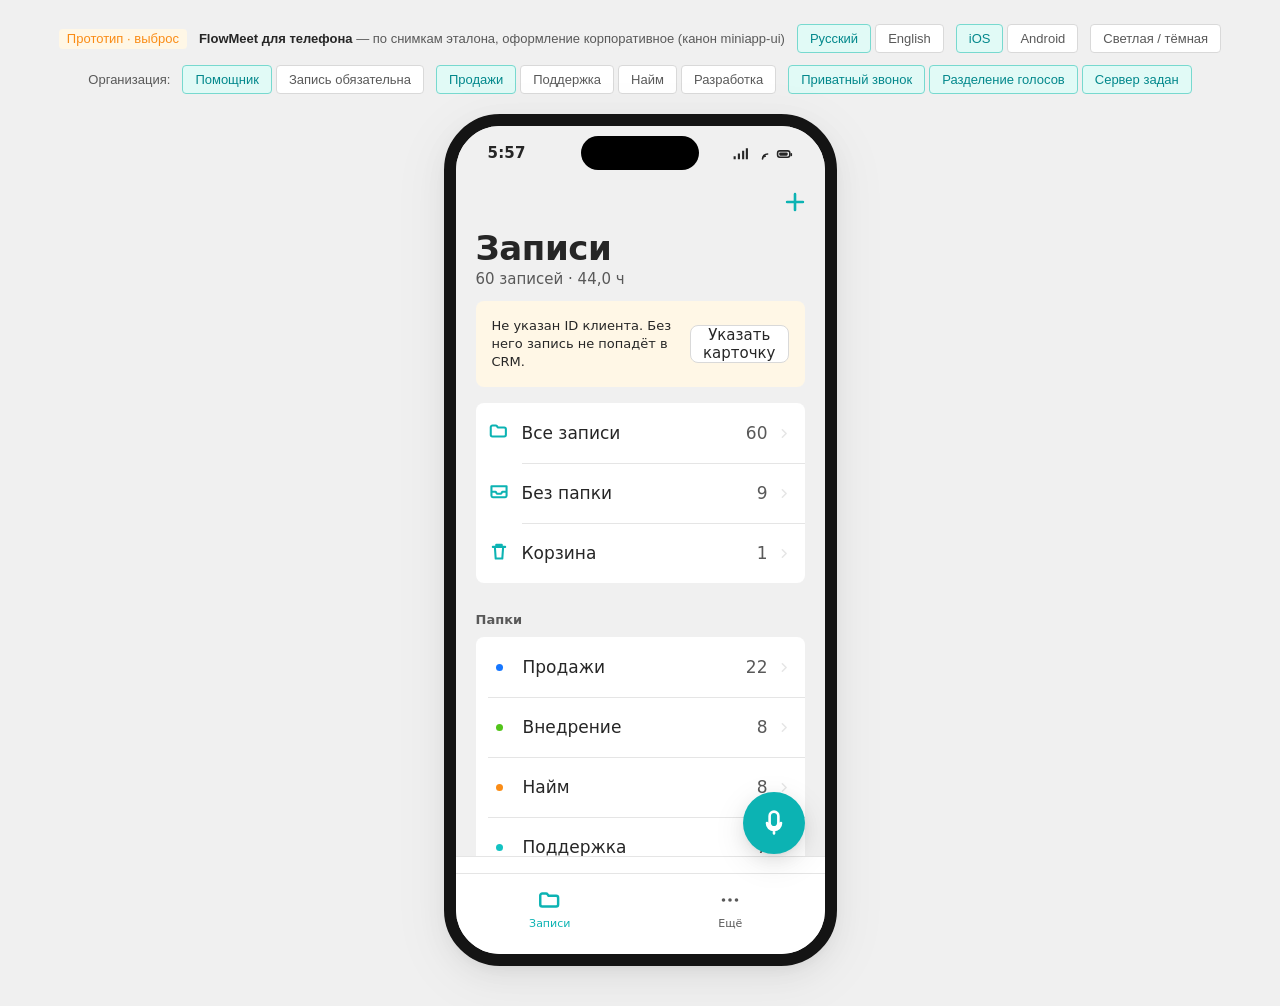
==== commit 4a34f3c3: "Record FlowMeet canon, live seller chrome, and постановка so another clone can copy originals instea" ====
--- a/flowmeet/flowmeet-mobile/index.html
+++ b/flowmeet/flowmeet-mobile/index.html
@@ -742,7 +742,8 @@
 </noscript>
 
 
-<aside class="fm-map" id="featureMap" aria-label="Функционал прототипа"></aside>
+
+
 <div class="fm-stage">
 <div class="fm-plaque text-caption-2">
   <span class="fm-plaque__tag">Прототип · выброс</span>
@@ -777,6 +778,7 @@
   <span class="fm-plaque__switch" id="permSwitch">
     <button data-orgtoggle="privateCalls">Приватный звонок</button>
     <button data-orgtoggle="diarization">Разделение голосов</button>
+    <button data-orgtoggle="server">Сервер задан</button>
   </span>
 </div>
 
@@ -816,7 +818,7 @@
 </div>
 
 <!-- Общая часть двух прототипов: данные, счёт, язык. Своей копии нет. -->
-<script src="../flowmeet-shared/data.js"></script>
+<script src="../flowmeet-shared/data.js?v=0922j"></script>
 
 <script>
 /* СТАРАЯ КОПИЯ ОБЩЕЙ ЧАСТИ — самая частая причина «страница не грузит»: браузер
@@ -824,11 +826,13 @@
    падает, экран остаётся пустым, и причина не видна — обновление с очисткой кэша
    чинит, но догадаться про это нельзя. Проверяем ЗАРАНЕЕ и называем причину. */
 (function () {
-  var need = { devSpace: 'память диктофона', hintsAfter: 'подсказки за репликой',
+  var need = { hintsAfter: 'подсказки за репликой',
                recLinesAt: 'ход живой расшифровки', linesForHints: 'ссылка на подсказки',
-               devFreeGb: 'свободное место', num: 'вывод чисел', t: 'перевод строк',
+               num: 'вывод чисел', t: 'перевод строк',
                wrapRoadmap: 'яркость сценариев к разработке',
-               featureMapHtml: 'список функционала прототипа' };
+               featureMapHtml: 'список функционала прототипа',
+               recListTagHtml: 'метка записи в списке',
+               recCardActionsHtml: 'указать карточку' };
   var miss = Object.keys(need).filter(function (n) {
     /* typeof по необъявленному имени не падает, поэтому проверка безопасна. */
     return eval('typeof ' + n) !== 'function';
@@ -854,7 +858,7 @@
      телефоне разделы открывают переходом. */
   screen: 'folders',               // folders | files | note | search | ask | templates | more | set | membership
   scope: { kind: 'all', value: null },
-  fileId: 'demo', tab: 'summary', generated: {},
+  fileId: 'demo', tab: 'transcript', generated: {},
   q: '', ask: { q: '', folder: null, asked: false },
   playing: false, speed: 1,
   /* Поиск внутри открытой записи: без него часовая встреча нечитаема. */
@@ -870,7 +874,7 @@
   newFolderColor: 1, moveAfterCreate: null,
   /* Добавлено 27.08.2026 по спеке «Сверка прототипов с описанием работы»:
      диктофоны, источник записи, очередь отправки, подтверждение. */
-  devId: 'a1', micSrc: 'Автоматически', confirm: null, hintsOpen: false, listen: null,
+  devId: 'a1', micSrc: 'AIREC · 0335', confirm: null, hintsOpen: false, listen: null,
   /* Откуда открыли запись — чтобы «назад» вернуло туда же, а не в общий список. */
   came: null,
   /* Шаблон, которым разбираются НОВЫЕ записи. Перенесён из настольного
@@ -1086,46 +1090,26 @@
       </span>
     </div>`;
   return nav(t('Записи'), {
-    acts: `<button class="fm-btn fm-btn--icon" data-go="search" aria-label="${t('Поиск')}">${ic(I.search, 'fm-i--l')}</button>
-           <button class="fm-btn fm-btn--icon" data-sheet="newfolder" aria-label="${t('Новая папка')}">${ic(I.plus, 'fm-i--l')}</button>`
+    acts: `<button class="fm-btn fm-btn--icon" data-sheet="newfolder" aria-label="${t('Новая папка')}">${ic(I.plus, 'fm-i--l')}</button>`
   })
   + `<div class="m-scroll m-scroll--fab" id="scroll">
       ${large(t('Записи'), `${q.n} ${plZap(q.n)} · ${num(q.hours, 1)} ${t('ч')}`)}
       <!-- Состояние, в котором сотрудник окажется чаще всего: связь и очередь
            отправки. Полоса нажимается и ведёт на экран отправки. -->
-      ${(!LINK.live || QUEUE.length) ? `<button class="m-linkbar ${LINK.live ? '' : 'is-off'}" data-go="outbox"
-          style="width:calc(100% - var(--size-10x));border:none;font-family:inherit;text-align:left;cursor:pointer">
+      ${!LINK.live ? `<div class="m-linkbar is-off">
           <span class="m-linkbar__dot"></span>
-          <span class="m-linkbar__txt m-cap">${t(LINK.live
-            ? 'Записи ждут отправки на сервер'
-            : 'Связи нет — запись доедет, подсказки опоздают')}</span>
-          ${QUEUE.length ? `<span class="fm-tag">${t('в очереди')} ${QUEUE.length}</span>` : ''}
-        </button>` : ''}
+          <span class="m-linkbar__txt m-cap">${t('Связи нет — запись доедет, подсказки опоздают')}</span>
+        </div>` : ''}
       ${micFallback() ? `<div class="m-warn m-cap">${ic(I.alert, 'fm-i--s')}
         <span>${t('Диктофон не на связи — записывает микрофон телефона.')}</span></div>` : ''}
       ${isMandatory() ? `<div class="m-warn m-cap">${ic(I.lock, 'fm-i--s')}
         <span>${t('Организация включила режим «запись обязательна»: встречи записываются, прервать запись нельзя.')}</span></div>` : ''}
+      ${!ORG.server ? `<div class="m-warn m-warn--danger m-cap">${ic(I.alert, 'fm-i--s')}
+        <span>${t('Сервер организации не задан. Запись не начинается.')}</span></div>` : ''}
+      ${recSessionCardHtml('m')}
       <div class="m-group">${smart.map(x => row(x.kind, null, t(x.label), x.icon)).join('')}</div>
       <div class="m-grouphead m-cap">${t('Папки')}</div>
       <div class="m-group">${FOLDERS.map(f => row('folder', f.name, esc(f.name), null, f.color)).join('')}</div>
-      <div class="m-grouphead m-cap">${t('Мой лимит')}</div>
-      <!-- Отступы по бокам даёт ОБЁРТКА, а не сама карточка: у карточки ширина
-           100% родителя, поэтому боковой отступ прибавлялся к ней и выталкивал
-           её за правый край экрана на 20 px — вылезала она даже за корпус
-           телефона. Так же обёрнуты карточки шаблонов; второго приёма отступов
-           не заводим (правка 28.08.2026 по замечанию владельца).
-           Обратных кавычек в комментариях внутри разметки быть не должно: она
-           собирается шаблонной строкой, и кавычка её закрывает. -->
-      <div class="m-pad" style="margin-bottom:var(--size-4x)">
-      <button class="m-card" data-go="membership">
-        <div style="display:flex;align-items:center;gap:var(--space-m)">
-          <h3 class="m-head" style="flex:1 1 auto;min-width:0">${t('Личное пространство')}</h3>
-          ${ic(I.go, 'fm-i--s m-row__chev')}
-        </div>
-        <div class="m-quota__rail"><div class="m-quota__fill" style="width:${q.leftPct}%"></div></div>
-        <p class="m-cap m-dim">${phraseQuota(q)}</p>
-      </button>
-      </div>
       <div class="m-bottom"></div>
     </div>`;
 }
@@ -1157,10 +1141,10 @@
           ? `<span class="m-row__prev m-sub m-row__prev--wait">${ic(I.spin, 'fm-i--s')}<span>${t('Расшифровываем…')}</span></span>`
           : pv ? `<span class="m-row__prev m-sub">${esc(pv)}</span>` : ''}
         <span class="m-row__meta m-cap">
+          ${recListTagHtml(f)}
           ${f.folder ? `<span class="m-row__dot" style="background:${folderColor(f.folder)}"></span>` : ''}
           <span class="m-num">${esc(timeOnly ? fmtTimeOnly(f.ts) : fmtShort(f.ts))}</span>
           <span class="m-sep">·</span><span class="m-num">${esc(fmtDurShort(f.sec))}</span>
-          ${marksOf(f.id).length ? ic(I.mark, 'fm-i--s') : ''}
         </span>
       </span>
       <button class="m-row__act" data-rowmenu="${f.id}" aria-label="${t('Ещё')}">${ic(I.more)}</button>
@@ -1181,8 +1165,7 @@
   const hours = r.reduce((a, f) => a + f.sec, 0) / 3600;
   return nav(esc(scopeTitle()), {
     back: true,
-    acts: `<button class="fm-btn fm-btn--icon" data-go="search" aria-label="${t('Поиск')}">${ic(I.search, 'fm-i--l')}</button>
-           <button class="fm-btn fm-btn--icon" data-sheet="sort" aria-label="${t('Порядок')}">${ic(I.sort, 'fm-i--l')}</button>`
+    acts: `<button class="fm-btn fm-btn--icon" data-sheet="sort" aria-label="${t('Порядок')}">${ic(I.sort, 'fm-i--l')}</button>`
   })
   + `<div class="m-scroll m-scroll--fab" id="scroll">
       ${large(esc(scopeTitle()), `${r.length} ${plZap(r.length)} · ${num(hours, 1)} ${t('ч')}`)}
@@ -1312,16 +1295,14 @@
         <svg class="fm-i fm-i--l" viewBox="0 0 24 24" style="fill:currentColor;stroke:none"><path d="M8.5 5.2l11 6.8-11 6.8z"/></svg>
       </button>
       <span class="m-acc__side">
-        <button class="fm-btn fm-btn--icon" id="btnMark" aria-label="${t('Отметить это место')}">${ic(I.mark, 'fm-i--l')}</button>
         <button class="fm-btn fm-btn--text m-sub m-num" data-sheet="player" aria-label="${t('Проигрыватель')}"
           style="min-width:56px;padding:0;color:var(--text-primary)"><span id="plAt">${fmtTotal(Math.round(at))}</span></button>
       </span>`;
 }
 function screenNote() {
   const f = file();
-  const tabs = [{ id: 'transcript', name: 'Расшифровка' }, { id: 'summary', name: 'Конспект' },
-                { id: 'marks', name: 'Важное' },
-                ...(f.custom || []).map(c => ({ id: c.id, name: c.name }))];
+  const tabs = [{ id: 'transcript', name: 'Расшифровка' }];
+  if (!tabs.some(x => x.id === M.tab)) M.tab = 'transcript';
   return nav(esc(f.title), {
     back: true,
     /* Два действия в панели, не три: «поделиться» живёт в меню «…» рядом с
@@ -1346,8 +1327,9 @@
       </div>
       <div class="m-segsrow"><div class="m-segs">
       ${tabs.map(x => `<button class="m-seg-btn ${x.id === M.tab ? 'is-on' : ''}" data-tab="${x.id}">${esc(x.name)}</button>`).join('')}
-        <button class="m-seg-btn" data-sheet="addtpl" aria-label="${t('Добавить разбор по шаблону')}">${ic(I.plus, 'fm-i--s')}</button>
       </div></div>
+      ${crmBannerHtml(f, 'm')}
+      ${recCardActionsHtml(f.id, 'm')}
       ${noteBody(f)}<div class="m-bottom"></div></div>`;
 }
 /* Реплика: нажатие переводит звук к ней, отмеченная несёт закладку. Найденное
@@ -1386,7 +1368,6 @@
         <button class="m-who m-head m-data ${s.role === 'мы' ? 'm-who--mine' : ''}"
           data-person="${esc(s.who)}">${esc(s.who)}</button>
         <span class="m-time m-cap">${esc(s.time)}</span>
-        ${marksOf(f.id).includes(s.i) ? `<span class="m-seg-row__mark">${ic(I.mark, 'fm-i--s')}</span>` : ''}
       </div>
       <p class="m-body">${hl(s.text, M.find)}</p>
     </div>`;
@@ -1550,71 +1531,36 @@
 }
 
 /* ============================ ЭКРАН: ЕЩЁ И НАСТРОЙКИ ====================== */
-const SET_ROWS = [
-  ['account', 'Аккаунт и безопасность', I.user],
-  /* Подпись короче настольной: на телефоне рядом стоит значение «Русский» и
-     шеврон, и «Язык интерфейса» с ними не помещалось — обрезались ОБА, и
-     подпись, и значение. Значок глобуса со значением снимают двусмысленность. */
-  ['lang', 'Язык', I.lang],
-  ['recording', 'Запись', I.mic],
-  ['org', 'Организация', I.shield],
-  ['cloud', 'Сервер организации', I.cloud],
-  ['notify', 'Уведомления', I.bell],
-  ['support', 'Написать в поддержку', I.chat],
-  ['about', 'О программе', I.info]
-];
 function screenMore() {
-  const q = stats();
   return nav(t('Ещё'))
   + `<div class="m-scroll" id="scroll">
       ${large(t('Ещё'))}
       <div class="m-group">
-        <div class="m-row" data-go="membership">
+        <div class="m-row" style="cursor:default">
           <span class="m-avatar m-head">АР</span>
           <span class="m-row__body">
             <span class="m-row__title m-head">a.ralovets</span>
-            <span class="m-row__meta m-row__meta--wrap m-cap"><span>${t('Личное пространство')} · ${phraseQuota(q)}</span></span>
+            <span class="m-row__meta m-row__meta--wrap m-cap"><span>${t('Личное пространство')}</span></span>
           </span>
+        </div>
+      </div>
+      <div class="m-group">
+        <div class="m-row m-row--inset" data-set="prefs">
+          <span class="m-row__ico">${ic(I.gear)}</span>
+          <span class="m-row__body m-body">${t('Параметры')}</span>
           ${ic(I.go, 'fm-i--s m-row__chev')}
         </div>
       </div>
-      <div class="m-grouphead m-cap">${t('Настройки')}</div>
-      <div class="m-group">
-        ${SET_ROWS.map(([k, label, icon]) => `
-          <div class="m-row m-row--inset" data-set="${k}">
-            <span class="m-row__ico">${ic(icon)}</span>
-            <span class="m-row__body m-body">${label}</span>
-            ${k === 'lang' ? `<span class="m-row__val m-body">${LANG === 'en' ? 'English' : 'Русский'}</span>` : ''}
-            ${ic(I.go, 'fm-i--s m-row__chev')}
-          </div>`).join('')}
-      </div>
       <!-- Диктофоны и очередь отправки — не настройки, а разделы: у продукта
            направления «Железо» устройство и есть предмет работы. -->
-      <div class="m-grouphead m-cap">${t('Устройства и отправка')}</div>
+      <div class="m-grouphead m-cap">${t('Устройства')}</div>
       <div class="m-group">
         <div class="m-row m-row--inset" data-go="devices">
           <span class="m-row__ico">${ic(I.device)}</span>
-          <span class="m-row__body m-body">${t('Диктофоны')}</span>
+          <span class="m-row__body m-body">${t('Очередь загрузки')}</span>
           <span class="m-row__right">
             <span class="m-row__val m-body m-num">${devOnline().length} <span>${t('из')}</span> ${DEVICES.length}</span>
             ${ic(I.go, 'fm-i--s m-row__chev')}</span>
-        </div>
-        <div class="m-row m-row--inset" data-go="outbox">
-          <span class="m-row__ico">${ic(I.queue)}</span>
-          <span class="m-row__body m-body">${t('Отправка')}</span>
-          <span class="m-row__right">
-            <span class="m-row__val m-body m-num">${QUEUE.length}</span>
-            ${ic(I.go, 'fm-i--s m-row__chev')}</span>
-        </div>
-      </div>
-      <div class="m-grouphead m-cap">${t('Приложения FlowMeet')}</div>
-      <div class="m-group">
-        <div class="m-row" data-getapp="1">
-          <span class="m-row__ico">${ic(I.export)}</span>
-          <span class="m-row__body">
-            <span class="m-row__title m-body">${t('FlowMeet для рабочего стола')}</span>
-            <span class="m-row__meta m-cap"><span>${t('Запись онлайн-встреч со звуком системы.')}</span></span>
-          </span>
         </div>
       </div>
       <p class="m-pad m-cap m-dim">0.9.4 (${t('прототип')})</p>
@@ -1629,6 +1575,11 @@
 const micDevId = () => (DEVICES.find(d => d.name === M.micSrc) || {}).id || null;
 const micIsDevice = () => !!micDevId();
 const micFallback = () => { const d = devById(micDevId()); return !!d && d.link === 'off'; };
+function recSourceLine() {
+  if (micFallback()) return t('Диктофон не на связи — записывает микрофон телефона.');
+  if (micIsDevice()) return t('Источник') + ': ' + t(M.micSrc) + ' · ' + t('ноутбук не нужен');
+  return t('Источник — микрофон телефона');
+}
 function optRow(title, sub, right) {
   return `<div class="m-row m-row--inset" style="cursor:default">
     <span class="m-row__body">
@@ -1639,6 +1590,20 @@
 }
 const tglRow = (key, def) => `<button class="m-toggle ${M.tgl[key] === undefined ? (def ? 'is-on' : '') : (M.tgl[key] ? 'is-on' : '')}" data-toggle="${key}"></button>`;
 M.tgl = {};
+function orgServerPane() {
+  const v = orgServerView();
+  const tag = (on, yes, no) => on
+    ? `<span class="fm-tag fm-tag--green">${t(yes)}</span>`
+    : `<span class="fm-tag fm-tag--red">${t(no)}</span>`;
+  const warn = v.set ? ''
+    : `<div class="m-warn m-warn--danger m-cap">${ic(I.alert, 'fm-i--s')}<span>${t('Сервер организации не задан. Запись не начинается.')}</span></div>`;
+  return `<p class="m-pad m-body" style="margin:0 0 var(--size-5x)">${t('Куда уходит звук, задаёт администратор. В приложении адрес только показан. Продавец его не выбирает и не выключает.')}</p>
+    <div class="m-group">
+      ${optRow('Сервер', '', tag(v.set, 'Задан', 'Не задан'))}
+      ${optRow('Адрес', '', `<span class="m-cap m-num">${esc(v.addr)}</span>`)}
+      ${optRow('Связь сейчас', 'Если связи нет, запись остаётся на устройстве и уйдёт на этот же адрес, когда связь появится.', tag(v.live, 'Есть', 'Нет'))}
+    </div>${warn}`;
+}
 const SET_PANES = {
   account: () => `<div class="m-group">
       ${optRow('Учётная запись организации', 'a.ralovets@infomaximum.com', `<button class="fm-btn fm-btn--sm" data-passwd="1">${t('Сменить пароль')}</button>`)}
@@ -1699,13 +1664,7 @@
     </div>
     ${OS === 'ios' ? `<p class="m-pad m-cap m-dim">${t('Сам звонок приложение видит. Начать запись по нему оно не может: iPhone не даёт включить микрофон, пока приложение не открыто.')}</p>` : ''}
     <p class="m-pad m-cap m-dim">${t('Перед записью убедитесь, что участники предупреждены о записи и расшифровке и что получено согласие, если оно требуется по закону в вашей стране и в странах участников. Приложение не проверяет согласие за вас.')}</p>`,
-  cloud: () => `<p class="m-pad m-body" style="margin:0 0 var(--size-5x)">${t('Записи хранятся на сервере вашей организации, а не в чужом облаке.')}</p>
-    <div class="m-group">
-      ${optRow('Выгружать записи на сервер', 'Записи копируются на сервер организации автоматически', tglRow('upload', true))}
-      ${optRow('Только по Wi-Fi', 'Не расходовать мобильный трафик', tglRow('wifi', true))}
-      ${optRow('Сервер организации', 'flowmeet.local · ' + t('Связь есть'), `<span class="fm-tag fm-tag--green">${t('Включено')}</span>`)}
-    </div>
-    <p class="m-pad m-cap m-dim">${t('Адрес сервера задаёт администратор — в приложении он только показан.')}</p>`,
+  cloud: () => orgServerPane(),
   /* Режим записи задаёт организация, и приложение его только ПОКАЗЫВАЕТ:
      пользователь режим, профиль подсказок и разрешения сервера не выбирает.
      Переключатель для показа стоит в плашке прототипа — внутри экрана он
@@ -1735,16 +1694,13 @@
     </div>
     <div class="m-grouphead m-cap">${t('Что можно не записывать')}</div>
     <div class="m-group">
-      ${optRow('Приватный звонок', 'Разрешение выдаёт сервер организации отдельно от режима записи',
+      ${optRow('Приватный звонок', 'В API приёма звука этого поля нет. Здесь только показ политики организации.',
         `<span class="fm-tag">${t(ORG.privateCalls ? 'Разрешён' : 'Запрещён')}</span>`)}
-      ${optRow('Разделение голосов', 'Подключаемая служба сервера: без неё в расшифровке один говорящий',
-        `<span class="fm-tag">${t(ORG.diarization ? 'Включено' : 'Выключено')}</span>`)}
     </div>`,
 
   notify: () => `<div class="m-group">
       ${optRow('Начало встречи', 'Спрашивать, начинать ли запись', tglRow('n1', true))}
-      ${optRow('Запись загружена', 'Сообщить, когда запись готова к разбору', tglRow('n2', true))}
-      ${optRow('Заметка готова', 'Сообщить, когда расшифровка и конспект собраны', tglRow('n3', true))}
+      ${optRow('Запись ушла на сервер', 'Сообщить, когда файл принят', tglRow('n2', true))}
     </div>`,
   support: () => `<p class="m-pad m-body" style="margin:0 0 var(--size-5x)">${t('Здравствуйте. Опишите, что происходит и на каком устройстве, — так разберёмся быстрее. Либо выберите тему ниже.')}</p>
     <div class="m-askchips" style="margin-bottom:var(--size-5x)">${
@@ -1754,7 +1710,7 @@
       <textarea class="fm-textarea" id="supMsg" placeholder="${t('Опишите вопрос')}"></textarea>
       <div style="margin-top:var(--size-4x)"><button class="fm-btn fm-btn--primary fm-btn--block" data-supsend="1">${t('Отправить')}</button></div>
     </div>`,
-  about: () => `<p class="m-pad m-body" style="margin:0 0 var(--size-5x)">${t('FlowMeet для телефона — запись встреч, расшифровка и разбор по шаблонам внутри контура организации.')}</p>
+  about: () => `<p class="m-pad m-body" style="margin:0 0 var(--size-5x)">${t('FlowMeet для телефона — запись встреч и расшифровка на сервере организации.')}</p>
     <div class="m-group">
       ${optRow('Версия приложения', 'Сборка для внутреннего показа', `<span class="m-cap m-num">0.9.4</span>`)}
       ${optRow('Сборка', OS === 'android'
@@ -1765,11 +1721,22 @@
       ${optRow('Удаление приложения', 'Записи остаются на сервере организации', `<span class="fm-tag">${t('Записи остаются')}</span>`)}
     </div>`
 };
-const SET_TITLES = Object.fromEntries(SET_ROWS.map(([k, label]) => [k, label]));
 function screenSet() {
-  const title = SET_TITLES[M.setPane] || t('Настройки');
-  return nav(title, { back: true })
-    + `<div class="m-scroll" id="scroll">${large(title)}${(SET_PANES[M.setPane] || SET_PANES.account)()}<div class="m-bottom"></div></div>`;
+  return nav(t('Параметры'), { back: true })
+    + `<div class="m-scroll" id="scroll">${large(t('Параметры'))}
+        <div class="m-grouphead m-cap">${t('Аккаунт')}</div>
+        ${SET_PANES.lang()}
+        ${SET_PANES.account()}
+        <div class="m-grouphead m-cap">${t('Запись')}</div>
+        ${SET_PANES.recording()}
+        <div class="m-grouphead m-cap">${t('Организация')}</div>
+        ${SET_PANES.org()}
+        ${SET_PANES.cloud()}
+        <div class="m-grouphead m-cap">${t('Уведомления')}</div>
+        ${SET_PANES.notify()}
+        <div class="m-grouphead m-cap">${t('О программе')}</div>
+        ${SET_PANES.about()}
+        <div class="m-bottom"></div></div>`;
 }
 
 /* ═══════════ ЭКРАН: ДИКТОФОНЫ ════════════════════════════════════════════
@@ -1793,27 +1760,13 @@
         </span>
         <span class="m-row__right">${devLinkTag(d)}</span>
       </div>
-      <div class="m-row m-row--inset" style="cursor:default;display:block">
-        <span style="display:flex;align-items:center;gap:var(--space-m)">
-          <span class="m-body" style="flex:1 1 auto">${t('Заряд')}</span>
-          <span class="m-body m-num">${d.battery}%</span>
-        </span>
-        <span class="m-bat" style="display:block"><span class="m-bat__fill ${d.battery < 20 ? 'is-low' : ''}"
-          style="width:${d.battery}%;display:block;height:100%"></span></span>
-      </div>
-      <div class="m-row m-row--inset" style="cursor:default">
-        <span class="m-row__body m-body">${t('Свободно')}</span>
-        <span class="m-row__right"><span class="m-row__val m-body m-num">${devSpace(d)} <span>${t('ГБ')}</span></span></span>
-      </div>
       <div class="m-row m-row--inset" style="cursor:default">
         <span class="m-row__body m-body">${t('Новых записей')}</span>
         <span class="m-row__right"><span class="m-row__val m-body m-num">${recs.length}</span></span>
       </div>
     </div>
     ${off ? `<div class="m-warn m-cap">${ic(I.alert, 'fm-i--s')}
-      <span>${t('Диктофон не на связи. Заряд и память показаны последние известные; записи заберём, как только он ответит.')}</span></div>` : ''}
-    ${!d.clockOk && !off ? `<div class="m-warn m-cap">${ic(I.clock, 'fm-i--s')}
-      <span>${t('Часы устройства разошлись с телефоном — время записей будет неверным.')}</span></div>` : ''}
+      <span>${t('Диктофон не на связи.')}</span></div>` : ''}
     ${recs.length ? `<div class="m-group">
       ${recs.map(r => `<div class="m-row m-row--inset">
           <span class="m-row__body">
@@ -1821,23 +1774,18 @@
             <span class="m-row__meta m-cap"><span class="m-num">${esc(fmtShort(r.ts))}</span>
               <span class="m-sep">·</span><span class="m-num">${esc(fmtDurShort(r.sec))}</span></span>
           </span>
-          <button class="m-row__act" data-devget="${r.id}" aria-label="${t('Забрать запись')}">${ic(I.export)}</button>
         </div>`).join('')}
-      </div>` : ''}
-    <div class="m-pad" style="margin-bottom:var(--size-5x);display:flex;flex-direction:column;gap:var(--size-3x)">
-      <button class="fm-btn fm-btn--primary fm-btn--block" data-devall="${d.id}">${t('Забрать все записи')}</button>
-      <button class="fm-btn fm-btn--block" data-devlisten="${d.id}">${M.listen === d.id ? t('Остановить прослушивание') : t('Слушать живой звук')}</button>
-      <button class="fm-btn fm-btn--block" data-devrec="${d.id}">${t('Начать запись на устройстве')}</button>
-      ${!d.clockOk ? `<button class="fm-btn fm-btn--block" data-devclock="${d.id}">${t('Сверить часы')}</button>` : ''}
-    </div>`;
+      </div>
+      <p class="m-pad m-cap m-dim">${t('Эти записи ждут загрузки на сервер компании. Сначала их нужно перенести на телефон — тогда загрузка начнётся.')}</p>` : ''}`;
 }
 function screenDevices() {
   const on = devOnline().length;
-  return nav(t('Диктофоны'), { back: true,
-    acts: `<button class="fm-btn fm-btn--icon" data-devscan="1" aria-label="${t('Искать устройства')}">${ic(I.link, 'fm-i--l')}</button>` })
+  return nav(t('Очередь загрузки'), { back: true })
     + `<div class="m-scroll" id="scroll">
-        ${large(t('Диктофоны'), phraseDevOnline(on, DEVICES.length))}
+        ${large(t('Очередь загрузки'), phraseDevOnline(on, DEVICES.length))}
+        <p class="m-pad m-cap m-dim">${t('Эти записи ждут загрузки на сервер компании. Сначала их нужно перенести на телефон — тогда загрузка начнётся.')}</p>
         ${DEVICES.map(devBlock).join('')}
+        ${lostDeviceHtml('m')}
         <div class="m-bottom"></div>
       </div>`;
 }
@@ -1877,6 +1825,7 @@
         : `<div class="m-empty">${ic(I.queue, 'fm-i--xl m-empty__icon')}
             <h2 class="m-title">${t('Очередь пуста')}</h2>
             <p class="m-sub">${t('Все записи приняты сервером организации.')}</p></div>`}
+        ${crmBannerHtml(FILES.find(x => recListKind(x) === 'queued') || FILES[0], 'm')}
         <p class="m-pad m-cap m-dim">${t('Очередь ничего не удаляет: пока сервер не подтвердил приём, запись остаётся здесь. Недописанный файл встаёт в очередь целиком, хвост дошлём отдельно.')}</p>
         <div class="m-grouphead m-cap">${t('Место')}</div>
         <div class="m-group">
@@ -1945,8 +1894,7 @@
             <p class="m-hint__b m-sub">${t(h.body)}</p>
             ${h.note ? `<p class="m-hint__b m-cap m-dim" style="margin-top:var(--space-xs)">${t(h.note)}</p>` : ''}
             <p class="m-hint__src m-cap">${ic(I.book, 'fm-i--s')} ${t(h.src)}</p>
-          </div>`).join('')
-        : `<p class="m-pad m-sub m-dim">${t('За эту встречу подсказок ещё не было.')}</p>`}
+            ${crmHintHtml(h, 'm')}</div>`).join('') : `<p class="m-pad m-sub m-dim">${t('За эту встречу подсказок ещё не было.')}</p>`}
       </div>
       <div class="fm-sheet__foot">
         <button class="fm-btn fm-btn--block" data-closesheet="1">${t('Закрыть')}</button>
@@ -1968,20 +1916,16 @@
   askscope: () => sheet(t('Где искать'), [item(I.folder, 'По всем записям', 'data-askfolder=""', !M.ask.folder)]
     .concat(FOLDERS.map(f => item(I.folder, f.name, `data-askfolder="${esc(f.name)}"`, M.ask.folder === f.name)))),
   addtpl: () => sheet(t('Шаблон разбора'), TEMPLATES.map(tpl => item(I.tpl, tpl.t, `data-addtpl="${esc(tpl.t)}"`))),
+  pickcard: () => sheet(t('Указать карточку'),
+    CARDS.map(c => item(I.user, c.name, `data-bindcard="${esc(M.sheetId || '')}" data-card="${esc(c.id)}"`))),
   row: () => {
     const f = FILES.find(x => x.id === M.sheetId);
     if (!f) return sheet('', []);
     return sheet(esc(f.title), f.deleted
       ? [item(I.folder, 'Восстановить', `data-restore="${f.id}"`), item(I.trash, 'Удалить навсегда', `data-purge="${f.id}"`, false, true)]
-      : [...(M.screen === 'note' && M.tab !== 'transcript' && M.tab !== 'marks'
-             ? [item(I.ai, 'Сформировать заново', 'data-regen="1"'),
-                ...(M.tab !== 'summary' ? [item(I.trash, 'Удалить разбор', 'data-deltab="1"')] : [])]
-             : []),
-         item(I.pencil, 'Переименовать', `data-rename="${f.id}"`),
+      : [item(I.pencil, 'Переименовать', `data-rename="${f.id}"`),
          item(I.folder, 'Переместить в папку', `data-movesheet="${f.id}"`),
-         item(I.share, 'Поделиться', 'data-share="1"'),
          item(I.export, 'Выгрузить расшифровку (.txt)', `data-export="transcript"`),
-         item(I.book, 'Выгрузить конспект (.txt)', `data-export="summary"`),
          item(I.trash, 'В корзину', `data-todelete="${f.id}"`, false, true)]);
   },
   move: () => sheet(t('Переместить в папку'),
@@ -2108,7 +2052,8 @@
       M.rec.lines.push({ who: s.who, role: s.role, text: s.text, at: M.rec.sec });
       /* Подсказка идёт СЛЕДОМ за репликой, на которую отвечает. Правило одно на
          два прототипа и живёт в общей части (`hintsAfter`). */
-      if (LINK.live) M.rec.hints = hintsAfter(ORG.hintProfile, M.rec.lines.length);
+      if (LINK.live && SESSION.hintsOn) M.rec.hints = hintsAfter(ORG.hintProfile, M.rec.lines.length);
+      else M.rec.hints = [];
       render(); return;                               // строка пришла — перерисовываем целиком
     }
     if ($('#recTime')) $('#recTime').textContent = fmtTotal(M.rec.sec);
@@ -2118,7 +2063,12 @@
    Android, напоминание о встрече). Место кончилось — запись не начинается, и
    отказ называет причину. */
 function recStart(auto) {
+  if (!ORG.server) { toast(t('Сервер организации не задан. Запись не начинается.')); return; }
   if (diskBlocked()) { toast(diskWhy()); return; }
+  if (auto) {
+    SESSION.recCard = CARDS[0];
+    SESSION.recBind = 'calendar';
+  }
   M.rec = { on: true, paused: false, sec: 0, saved: null, lines: [], marks: [], auto: auto || null, hints: [] };
   recTick(true); render();
 }
@@ -2133,13 +2083,13 @@
 function recStop() {
   const sec = Math.max(1, M.rec.sec), d = new Date();
   const seg = M.rec.lines.map(l => T(fmtTotal(Math.max(0, l.at - REC_STEP)), l.who, l.role, l.text));
-  const n = {
+  const n = recNewFile({
     id: 'r' + d.getTime().toString(36), title: t('Запись от') + ' ' + fmtDate(d.getTime()),
     ts: d.getTime(), sec, at: 0, folder: null, src: 'Телефон', custom: [],
-    /* Что показали живой расшифровкой, то и сохранили; конспект ещё предстоит
-       сформировать — это отдельный шаг на вкладке «Конспект». */
-    transcript: seg, transcriptEmpty: seg.length ? undefined : true, summaryEmpty: true
-  };
+    transcript: seg, transcriptEmpty: seg.length ? undefined : true, summaryEmpty: true,
+    card: SESSION.recCard ? { id: SESSION.recCard.id, name: SESSION.recCard.name } : null,
+    bind: SESSION.recCard ? (SESSION.recBind || 'picked') : null
+  });
   FILES.unshift(n);
   if (M.rec.marks.length) M.marks[n.id] = M.rec.marks.slice();
   applyLang();
@@ -2154,9 +2104,8 @@
   const bars = Array.from({ length: 42 }, (_, i) => `<span style="animation-delay:${(i * 37) % 880}ms"></span>`).join('');
   if (M.rec.on) {
     const lines = M.rec.lines;
-    const cur = lines.length - 1;
     const mand = isMandatory();
-    const last = M.rec.hints[M.rec.hints.length - 1];
+    const last = (SESSION.hintsOn && LINK.live) ? M.rec.hints[M.rec.hints.length - 1] : null;
     const prof = HINT_PROFILES.find(x => x.id === ORG.hintProfile) || HINT_PROFILES[0];
     return `
     <div class="m-rec">
@@ -2183,6 +2132,10 @@
       <!-- ГЛАВНОЕ ОТЛИЧИЕ ПРОДУКТА: подсказка приходит во время разговора.
            Показана последняя, остальные — по нажатию, шторкой. -->
       <div class="m-hintbox">
+        <div style="display:flex;align-items:center;gap:var(--space-m);margin:0 0 var(--size-3x)">
+          <span class="m-cap" style="flex:1 1 auto">${t(SESSION.hintsOn ? 'Подсказки включены' : 'Живых подсказок нет')}</span>
+          <button class="fm-btn fm-btn--sm" data-hintstog="1">${t(SESSION.hintsOn ? 'Выкл' : 'Вкл')}</button>
+        </div>
         ${last
           ? `<button class="m-hint" data-sheet="hints">
               <div class="m-hint__head">
@@ -2193,23 +2146,25 @@
               <p class="m-hint__b m-sub">${t(last.body)}</p>
               ${last.note ? `<p class="m-hint__b m-cap m-dim" style="margin-top:var(--space-xs)">${t(last.note)}</p>` : ''}
               <p class="m-hint__src m-cap">${ic(I.book, 'fm-i--s')} ${t(last.src)}</p>
+              ${crmHintHtml(last, 'm')}
             </button>`
-          : `<div class="m-hint__wait m-cap">${ic(LINK.live ? I.bulb : I.alert, 'fm-i--s')}
-              <span>${t(LINK.live
+          : `<div class="m-hint__wait m-cap">${ic(LINK.live && SESSION.hintsOn ? I.bulb : I.alert, 'fm-i--s')}
+              <span>${t(!SESSION.hintsOn
+                ? 'Подсказки выключены — запись идёт.'
+                : LINK.live
                 ? 'Слушаем разговор — подсказка придёт, когда будет чем помочь'
                 : 'Связи с сервером нет: запись доедет, подсказки опоздают')}</span></div>`}
       </div>
       <div class="m-rec__live" id="recLive">
         ${lines.length ? lines.map((l, i) => `<p class="m-rec__line m-body">
-            <b>${esc(l.who)}</b>${M.rec.marks.includes(i) ? ' ' + ic(I.mark, 'fm-i--s') : ''}<br>${esc(l.text)}</p>`).join('')
+            <b>${esc(l.who)}</b><br>${esc(l.text)}</p>`).join('')
           : `<div class="m-rec__wait m-sub">${ic(I.spin, 'fm-i--s')} ${t('Слушаем — текст появится, как только начнут говорить')}</div>`}
       </div>
       <div class="m-rec__bottom">
         <div class="m-level" style="${M.rec.paused ? 'opacity:.25' : ''}">${bars}</div>
-        <p class="m-rec__note m-cap" style="margin:0">${t('Сохраним в «Без папки», источник — телефон')}</p>
+        <p class="m-rec__note m-cap" style="margin:0">${recSourceLine()}</p>
         <div class="m-rec__acts">
-          <button class="m-rec__side" data-recmark="1" ${cur < 0 ? 'disabled' : ''}
-            aria-label="${t('Отметить это место')}">${ic(I.mark, 'fm-i--l')}<span>${t('Отметить')}</span></button>
+          <span class="m-rec__side" aria-hidden="true"></span>
           <button class="m-rec__stop" data-recstop="1" aria-label="${t('Остановить')}">${ic(I.stop, 'fm-i--l')}</button>
           <button class="m-rec__side" data-recpause="1">
             ${ic(mand ? I.lock : (M.rec.paused ? I.mic : I.pause), 'fm-i--l')}<span>${M.rec.paused ? t('Продолжить') : t('Пауза')}</span></button>
@@ -2232,10 +2187,12 @@
       <div class="m-rec__done">
         <div class="m-rec__head m-sub">${ic(I.check, 'fm-i--s')} ${t('Запись сохранена')}</div>
         <div class="m-rec__time m-num">${f ? f.total : '—'}</div>
-        <p class="m-rec__note m-cap" style="margin:0">${t('Расшифровка уже есть, конспект соберём по кнопке')}</p>
+        <p class="m-rec__note m-cap" style="margin:0">${t('Расшифровка уже есть')}</p>
         <p class="m-rec__note m-cap" style="margin:0">${t(LINK.live
           ? 'Запись уходит на сервер организации.'
           : 'Связи нет — запись встала в очередь отправки и уйдёт сама.')}</p>
+        ${f ? crmBannerHtml(f, 'm') : ''}
+        ${f ? recCardActionsHtml(f.id, 'm') : ''}
         <div>
           <button class="fm-btn fm-btn--primary" data-file="${M.rec.saved}">${t('Открыть запись')}</button>
           <div style="height:var(--size-3x)"></div>
@@ -2250,8 +2207,6 @@
 /* ============================== ОТРИСОВКА ================================= */
 const TABS = [
   ['folders', 'Записи', I.files],
-  ['ask', 'Спросить', I.ai],
-  ['templates', 'Шаблоны', I.tpl],
   ['more', 'Ещё', I.more]
 ];
 /* Какие экраны лежат внутри какого раздела: подсветка раздела не должна гаснуть
@@ -2266,6 +2221,7 @@
    на чужих разделах её нет, иначе она читается как «записать шаблон». */
 const FAB_ON = ['folders', 'files'];
 function render() {
+  if (M.screen === 'outbox') M.screen = 'folders';
   const fab = FAB_ON.includes(M.screen)
     ? `<button class="m-fab" data-recnow="1" aria-label="${t('Записать встречу')}">${ic(I.mic, 'fm-i--l')}</button>` : '';
   let body = (SCREENS[M.screen] || screenFolders)();
@@ -2314,7 +2270,12 @@
 }
 
 /* ================================ СОБЫТИЯ ================================= */
-function goScreen(k) { stopPlay(); M.screen = k; render(); }
+function goScreen(k) {
+  stopPlay();
+  if (k === 'ask' || k === 'templates' || k === 'membership' || k === 'search' || k === 'outbox') k = 'folders';
+  M.screen = k;
+  render();
+}
 /* Куда ведёт возврат — один владелец на кнопку в панели и на жест от края. */
 const UP = { set: 'more', membership: 'more', note: 'files', files: 'folders', search: 'folders',
              devices: 'more', outbox: 'more' };
@@ -2368,8 +2329,7 @@
   const seeked = at !== undefined && at !== null && at !== '';
   if (seeked) f.at = Math.max(0, Math.min(f.sec, +at));
   M.find = q || ''; M.findOpen = !!q;
-  M.tab = seeked || q ? 'transcript'
-    : hasSummary(f) ? 'summary' : 'transcript';
+  M.tab = 'transcript';
   M.rec.saved = null;
   render();
 }
@@ -2471,6 +2431,21 @@
   }
   if (hit('[data-recstop]')) { recStop(); return; }
   if (hit('[data-recnew]')) { recStart(); return; }
+  if (hit('[data-hintstog]')) {
+    SESSION.hintsOn = !SESSION.hintsOn;
+    if (!SESSION.hintsOn) M.rec.hints = [];
+    render(); return;
+  }
+  const pc = hit('[data-pickcard]');
+  if (pc) { openSheet('pickcard', pc.dataset.pickcard); return; }
+  const bc = hit('[data-bindcard]');
+  if (bc) {
+    recBindCard(bc.dataset.bindcard, bc.dataset.card);
+    closeSheet(); render(); return;
+  }
+  if (hit('[data-clearsessioncard]')) { recClearSessionCard(); render(); return; }
+  const nc = hit('[data-notclient]');
+  if (nc) { recMarkNotClient(nc.dataset.notclient); render(); return; }
   /* Стрелка на экране сохранённой записи: закрываем слой и показываем список,
      где новая запись стоит первой. */
   if (hit('[data-recdone]')) {
@@ -2503,28 +2478,6 @@
     if (!ids.length) { toast('Новых записей на диктофоне нет', true); return; }
     devTake(ids); return;
   }
-  const dl = hit('[data-devlisten]');
-  if (dl) {
-    const d = devById(dl.dataset.devlisten);
-    if (!d || d.link === 'off') { toast('Диктофон не на связи — живой звук недоступен'); return; }
-    M.listen = M.listen === d.id ? null : d.id;
-    render(); toast(M.listen ? t('Слушаем живой звук с') + ' ' + d.name : 'Прослушивание остановлено', true); return;
-  }
-  const dr = hit('[data-devrec]');
-  if (dr) {
-    const d = devById(dr.dataset.devrec);
-    if (!d || d.link === 'off') { toast('Диктофон не на связи — командовать записью нечем'); return; }
-    DEV_RECS.push({ id: 'dv' + Date.now().toString(36), dev: d.id,
-      title: t('Запись с') + ' ' + d.name, sec: 60, ts: Date.now() });
-    render(); toast('Запись на диктофоне начата', true); return;
-  }
-  const dc = hit('[data-devclock]');
-  if (dc) {
-    const d = devById(dc.dataset.devclock);
-    if (!d) return;
-    if (d.link === 'off') { toast('Диктофон не на связи — часы сверим, когда он ответит'); return; }
-    d.clockOk = true; render(); toast('Часы диктофона сверены с телефоном', true); return;
-  }
   if (hit('[data-devscan]')) { toast('Ищем диктофоны рядом: включите устройство и держите его в метре от телефона'); return; }
 
   /* --- очередь отправки --- */
@@ -2561,7 +2514,8 @@
     const k = ot.dataset.orgtoggle;
     ORG[k] = !ORG[k]; render();
     if (k === 'privateCalls') toast(ORG.privateCalls ? PRIVATE_WHY : 'Приватные звонки запрещены сервером: записывается любой разговор');
-    else toast(ORG.diarization ? 'Разделение голосов включено' : 'Разделение голосов выключено: говорящий будет один');
+    else if (k === 'diarization') toast(ORG.diarization ? 'Разделение голосов включено' : 'Разделение голосов выключено: говорящий будет один');
+    else if (k === 'server') toast(ORG.server ? t('Сервер организации задан') : t('Сервер организации не задан. Запись не начинается.'));
     return;
   }
   const rv = hit('[data-revoke]');
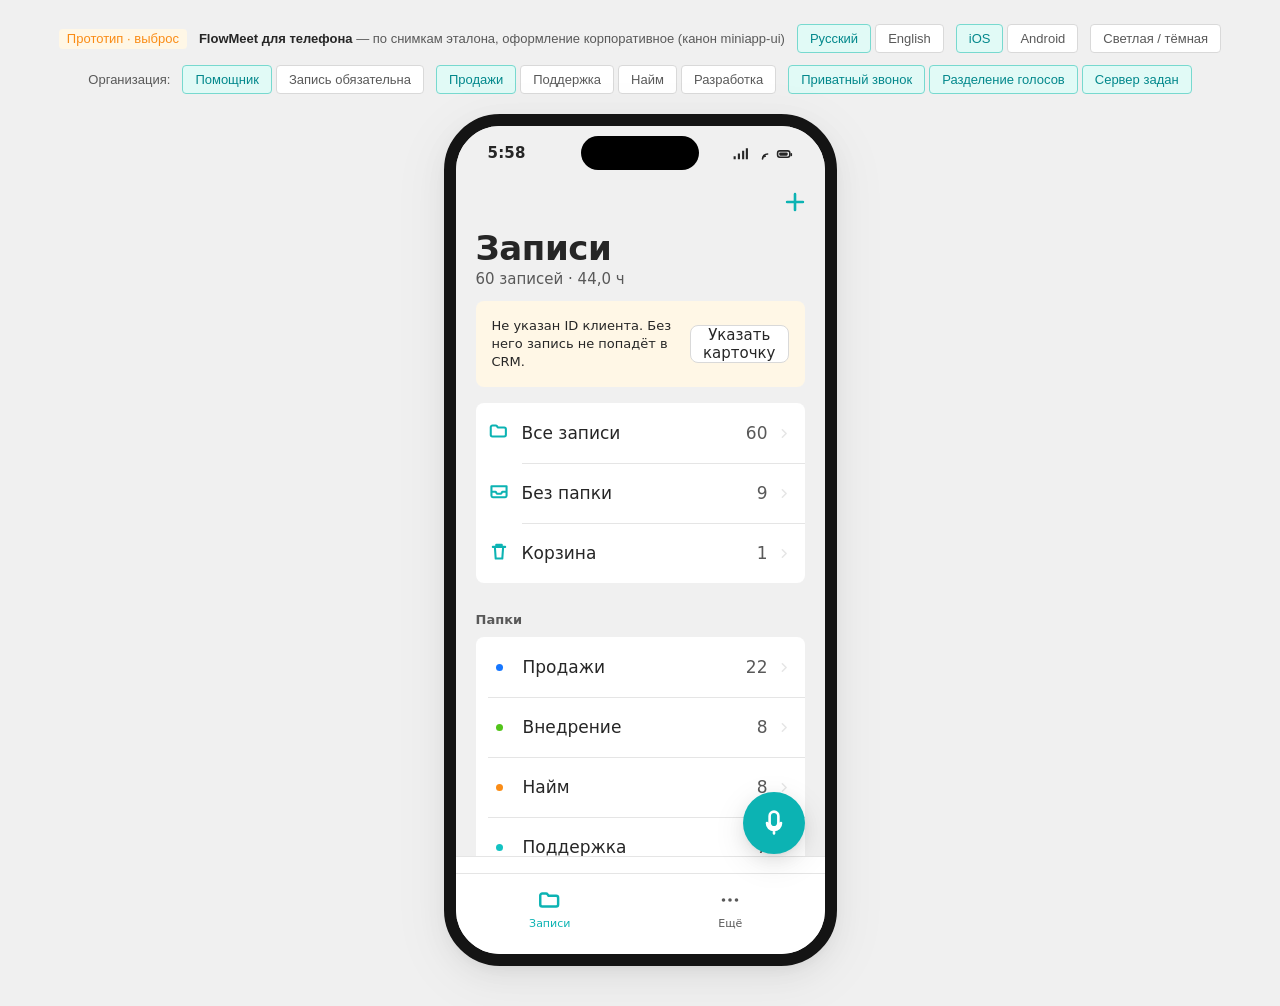
==== commit 4b17ef7f: "FlowMeet: вернуть артефакты к правде по проверке 23.09 (шаг 0) - прототип: AIREC не показывает живые" ====
--- a/flowmeet/flowmeet-mobile/index.html
+++ b/flowmeet/flowmeet-mobile/index.html
@@ -1098,7 +1098,7 @@
            отправки. Полоса нажимается и ведёт на экран отправки. -->
       ${!LINK.live ? `<div class="m-linkbar is-off">
           <span class="m-linkbar__dot"></span>
-          <span class="m-linkbar__txt m-cap">${t('Связи нет — запись доедет, подсказки опоздают')}</span>
+          <span class="m-linkbar__txt m-cap">${t('Связи нет — запись доедет, живых подсказок нет')}</span>
         </div>` : ''}
       ${micFallback() ? `<div class="m-warn m-cap">${ic(I.alert, 'fm-i--s')}
         <span>${t('Диктофон не на связи — записывает микрофон телефона.')}</span></div>` : ''}
@@ -1575,16 +1575,21 @@
 const micDevId = () => (DEVICES.find(d => d.name === M.micSrc) || {}).id || null;
 const micIsDevice = () => !!micDevId();
 const micFallback = () => { const d = devById(micDevId()); return !!d && d.link === 'off'; };
+/* Пишет диктофон AIREC. Живой поток с него независимая приёмка не прошла
+   (проверка 23.09.2026): живых подсказок и живого текста с диктофона экран
+   не показывает. AIREC-live — последний срез, после физической приёмки. */
+const micIsAirec = () => micIsDevice() && !micFallback();
+const hintsLive = () => LINK.live && SESSION.hintsOn && !micIsAirec();
 function recSourceLine() {
   if (micFallback()) return t('Диктофон не на связи — записывает микрофон телефона.');
-  if (micIsDevice()) return t('Источник') + ': ' + t(M.micSrc) + ' · ' + t('ноутбук не нужен');
+  if (micIsDevice()) return t('Источник') + ': ' + t(M.micSrc);
   return t('Источник — микрофон телефона');
 }
 function optRow(title, sub, right) {
   return `<div class="m-row m-row--inset" style="cursor:default">
     <span class="m-row__body">
-      <span class="m-row__title m-body">${title}</span>
-      ${sub ? `<span class="m-row__meta m-row__meta--wrap m-cap"><span>${sub}</span></span>` : ''}
+      <span class="m-row__title m-body">${t(title)}</span>
+      ${sub ? `<span class="m-row__meta m-row__meta--wrap m-cap"><span>${t(sub)}</span></span>` : ''}
     </span>
     <span class="m-row__right">${right || ''}</span></div>`;
 }
@@ -1798,7 +1803,7 @@
       <span class="m-linkbar__dot"></span>
       <span class="m-linkbar__txt m-cap">${t(LINK.live
         ? (compact ? 'Связь есть — подсказки в моменте' : 'Связь с сервером есть. Звук идёт на сервер во время разговора — подсказки приходят в моменте.')
-        : (compact ? 'Связи нет — запись доедет, подсказки опоздают' : 'Связи с сервером нет. Запись доедет, когда связь появится, — подсказки опоздают.'))}</span>
+        : (compact ? 'Связи нет — запись доедет, живых подсказок нет' : 'Связи с сервером нет. Запись доедет, когда связь появится, — живых подсказок нет.'))}</span>
       ${QUEUE.length ? `<span class="fm-tag">${t('в очереди')} ${QUEUE.length}</span>` : ''}
     </div>`;
 }
@@ -1917,7 +1922,9 @@
     .concat(FOLDERS.map(f => item(I.folder, f.name, `data-askfolder="${esc(f.name)}"`, M.ask.folder === f.name)))),
   addtpl: () => sheet(t('Шаблон разбора'), TEMPLATES.map(tpl => item(I.tpl, tpl.t, `data-addtpl="${esc(tpl.t)}"`))),
   pickcard: () => sheet(t('Указать карточку'),
-    CARDS.map(c => item(I.user, c.name, `data-bindcard="${esc(M.sheetId || '')}" data-card="${esc(c.id)}"`))),
+    /* Имя карточки клиента — данные CRM, не интерфейс; m-data выводит его из
+       проверки английского интерфейса, как речь и конспекты записей. */
+    CARDS.map(c => item(I.user, `<span class="m-data">${esc(c.name)}</span>`, `data-bindcard="${esc(M.sheetId || '')}" data-card="${esc(c.id)}"`))),
   row: () => {
     const f = FILES.find(x => x.id === M.sheetId);
     if (!f) return sheet('', []);
@@ -2027,6 +2034,7 @@
 /* Шторки, которые нельзя перерисовывать на ходу: в них набирают текст. */
 const KEEP_SHEET = ['newfolder', 'newtpl', 'confirm'];
 function openSheet(kind, id) {
+  if (OFF_SHEETS.includes(kind)) return;
   M.sheet = kind; M.sheetId = id || null;
   $('#sheet').innerHTML = (SHEETS[kind] || (() => ''))();
   $('#scrim').classList.add('is-open');
@@ -2052,7 +2060,7 @@
       M.rec.lines.push({ who: s.who, role: s.role, text: s.text, at: M.rec.sec });
       /* Подсказка идёт СЛЕДОМ за репликой, на которую отвечает. Правило одно на
          два прототипа и живёт в общей части (`hintsAfter`). */
-      if (LINK.live && SESSION.hintsOn) M.rec.hints = hintsAfter(ORG.hintProfile, M.rec.lines.length);
+      if (hintsLive()) M.rec.hints = hintsAfter(ORG.hintProfile, M.rec.lines.length);
       else M.rec.hints = [];
       render(); return;                               // строка пришла — перерисовываем целиком
     }
@@ -2105,7 +2113,8 @@
   if (M.rec.on) {
     const lines = M.rec.lines;
     const mand = isMandatory();
-    const last = (SESSION.hintsOn && LINK.live) ? M.rec.hints[M.rec.hints.length - 1] : null;
+    const last = hintsLive() ? M.rec.hints[M.rec.hints.length - 1] : null;
+    const airec = micIsAirec();
     const prof = HINT_PROFILES.find(x => x.id === ORG.hintProfile) || HINT_PROFILES[0];
     return `
     <div class="m-rec">
@@ -2132,8 +2141,10 @@
       <!-- ГЛАВНОЕ ОТЛИЧИЕ ПРОДУКТА: подсказка приходит во время разговора.
            Показана последняя, остальные — по нажатию, шторкой. -->
       <div class="m-hintbox">
-        <div style="display:flex;align-items:center;gap:var(--space-m);margin:0 0 var(--size-3x)">
-          <span class="m-cap" style="flex:1 1 auto">${t(SESSION.hintsOn ? 'Подсказки включены' : 'Живых подсказок нет')}</span>
+        ${airec ? `<div class="m-hint__wait m-cap">${ic(I.alert, 'fm-i--s')}
+            <span>${t('Живых подсказок с диктофона нет: живой поток AIREC не прошёл приёмку.')}</span></div>`
+        : `<div style="display:flex;align-items:center;gap:var(--space-m);margin:0 0 var(--size-3x)">
+          <span class="m-cap" style="flex:1 1 auto">${t(!SESSION.hintsOn ? 'Подсказки выключены' : LINK.live ? 'Подсказки включены' : 'Живых подсказок нет')}</span>
           <button class="fm-btn fm-btn--sm" data-hintstog="1">${t(SESSION.hintsOn ? 'Выкл' : 'Вкл')}</button>
         </div>
         ${last
@@ -2153,10 +2164,11 @@
                 ? 'Подсказки выключены — запись идёт.'
                 : LINK.live
                 ? 'Слушаем разговор — подсказка придёт, когда будет чем помочь'
-                : 'Связи с сервером нет: запись доедет, подсказки опоздают')}</span></div>`}
+                : 'Связи с сервером нет: запись доедет, живых подсказок нет')}</span></div>`}`}
       </div>
       <div class="m-rec__live" id="recLive">
-        ${lines.length ? lines.map((l, i) => `<p class="m-rec__line m-body">
+        ${airec ? `<div class="m-rec__wait m-sub">${t('Текст появится, когда запись с диктофона дойдёт до сервера')}</div>`
+          : lines.length ? lines.map((l, i) => `<p class="m-rec__line m-body">
             <b>${esc(l.who)}</b><br>${esc(l.text)}</p>`).join('')
           : `<div class="m-rec__wait m-sub">${ic(I.spin, 'fm-i--s')} ${t('Слушаем — текст появится, как только начнут говорить')}</div>`}
       </div>
@@ -2220,8 +2232,13 @@
 /* Кнопка записи живёт там, где действие уместно — на папках и в списке записей;
    на чужих разделах её нет, иначе она читается как «записать шаблон». */
 const FAB_ON = ['folders', 'files'];
+/* Снятое с живого экрана (contour-live-ui.mdc) не открывается и прямым адресом:
+   «Спросить ИИ», шаблоны, членство, отдельная «Отправка». Обход меню ссылкой
+   иначе возвращал бы в прототип лишний объём (проверка 23.09.2026). */
+const OFF_SCREENS = ['ask', 'templates', 'membership', 'outbox'];
+const OFF_SHEETS = ['askscope', 'addtpl', 'newtpl', 'tpl', 'share'];
 function render() {
-  if (M.screen === 'outbox') M.screen = 'folders';
+  if (OFF_SCREENS.includes(M.screen)) M.screen = 'folders';
   const fab = FAB_ON.includes(M.screen)
     ? `<button class="m-fab" data-recnow="1" aria-label="${t('Записать встречу')}">${ic(I.mic, 'fm-i--l')}</button>` : '';
   let body = (SCREENS[M.screen] || screenFolders)();
@@ -2868,7 +2885,7 @@
       M.rec.lines = REC_SRC().slice(0, lines).map((x, i) =>
         ({ who: x.who, role: x.role, text: x.text, at: (i + 1) * REC_STEP }));
       M.rec.sec = M.rec.lines.length * REC_STEP;
-      M.rec.hints = LINK.live ? hintsAfter(ORG.hintProfile, M.rec.lines.length) : [];
+      M.rec.hints = hintsLive() ? hintsAfter(ORG.hintProfile, M.rec.lines.length) : [];
       render();
     }
   }
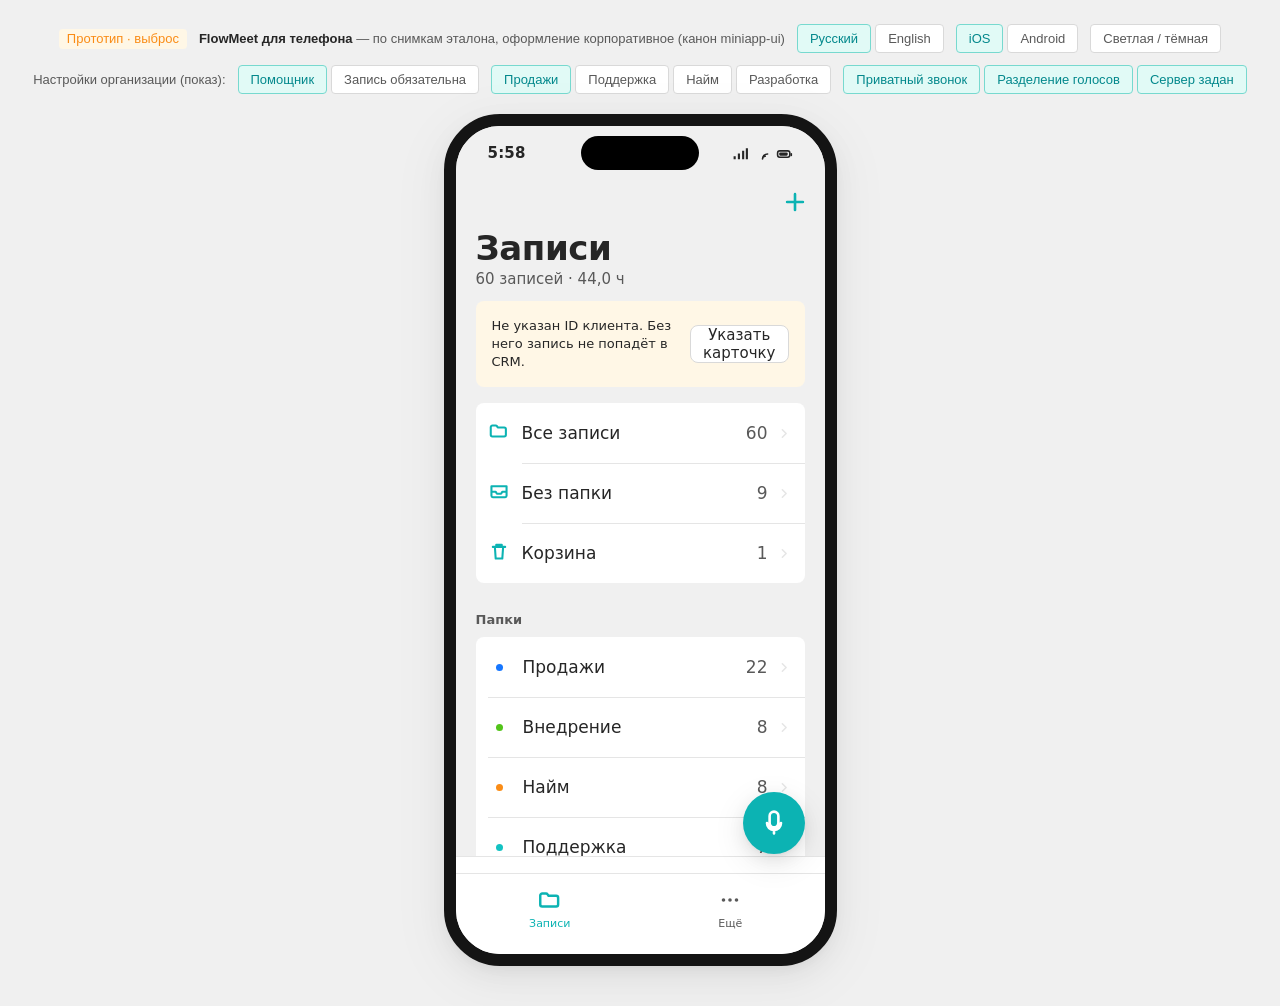
==== commit 728632ff: "FlowMeet: кнопку «Организация» в плашке прототипа переименовать в «Настройки организации (показ)» Co" ====
--- a/flowmeet/flowmeet-mobile/index.html
+++ b/flowmeet/flowmeet-mobile/index.html
@@ -764,7 +764,7 @@
        выбирает, поэтому переключатели стоят в ПЛАШКЕ ПРОТОТИПА, а экран
        «Ещё → Организация» только показывает состояние (спека состава
        28.08.2026, раздел Б: «элемент прототипа, а не продукта»). -->
-  <span>Организация:</span>
+  <span>Настройки организации (показ):</span>
   <span class="fm-plaque__switch" id="orgSwitch">
     <button data-orgmode="assistant">Помощник</button>
     <button data-orgmode="mandatory">Запись обязательна</button>
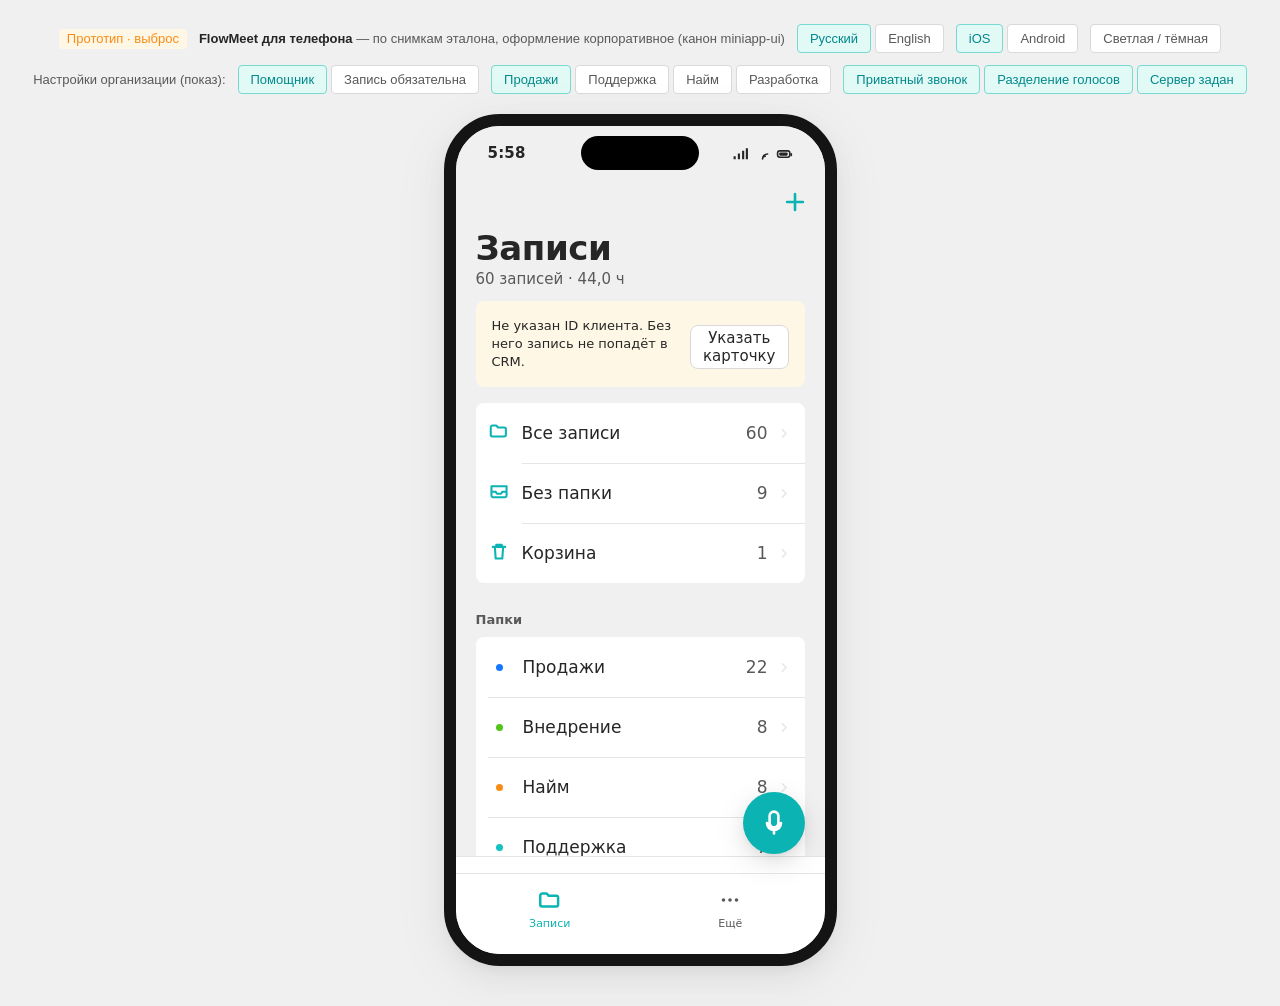
==== commit 88cb6e5e: "FlowMeet mobile: сверка с канонами HIG/M3, правка нажимаемого и переполнений - источник записи по ум" ====
--- a/flowmeet/flowmeet-mobile/index.html
+++ b/flowmeet/flowmeet-mobile/index.html
@@ -116,7 +116,7 @@
 /* Плашка над телефоном — служебная, к продукту не относится. */
 .fm-plaque {
   display: flex; align-items: center; gap: var(--space-l); flex-wrap: wrap;
-  justify-content: center; margin-bottom: var(--size-5x); padding: 0 var(--padding-l);
+  justify-content: center; margin-bottom: var(--size-5x); padding: 0 var(--padding-l); max-width: 100%; box-sizing: border-box;
   color: var(--text-complimentary); font-size: 13px;
 }
 .fm-plaque__tag {
@@ -258,14 +258,15 @@
 .fm-btn--danger { background: var(--danger-base); border-color: var(--danger-base); color: var(--text-contrast); }
 .fm-btn--danger:active { background: var(--danger-active); border-color: var(--danger-active); }
 .fm-btn--text { background: none; border-color: transparent; color: var(--primary-base); min-height: 44px; padding: 0 var(--space-m); }
-.fm-btn--icon { width: 44px; min-height: 44px; padding: 0; color: var(--primary-base);
+.fm-btn--icon { flex: 0 0 auto; width: 44px; min-height: 44px; padding: 0; color: var(--primary-base);
   background: none; border-color: transparent; }
 /* Порядок важен: у значка-кнопки заливка снята, поэтому основной цвет
    возвращаем явно — иначе «Спросить» выглядит как голая стрелка. */
 .fm-btn--icon.fm-btn--primary { background: var(--primary-base); border-color: var(--primary-base);
   color: var(--text-contrast); border-radius: var(--radius-l); }
 .fm-btn--block { width: 100%; }
-.fm-btn--sm { min-height: 36px; padding: 0 var(--padding-l); font-size: 15px; }
+/* Цель нажатия — не меньше 44 pt / 48 dp (HIG «Buttons», M3): 36 не проходило. */
+.fm-btn--sm { min-height: 44px; padding: 0 var(--padding-l); font-size: 15px; }
 .fm-btn[disabled] { opacity: .35; pointer-events: none; }
 
 .fm-input {
@@ -410,7 +411,7 @@
 /* Закладка в проигрывателе: горит, когда звучащее место уже отмечено. */
 #btnMark.is-on { color: var(--tag-orange-text); }
 .m-speed.is-on { background: var(--primary-bg); color: var(--text-primary); font-weight: 600; }
-.m-speed { min-height: 36px; padding: 0 var(--padding-m); flex: 0 0 auto;
+.m-speed { min-width: 44px; min-height: 44px; padding: 0 var(--padding-m); flex: 0 0 auto;
   border-radius: var(--radius-m); border: none; background: var(--bg-container-secondary);
   font-family: inherit; font-size: 15px; font-variant-numeric: tabular-nums;
   color: var(--text-primary); cursor: pointer; }
@@ -441,7 +442,7 @@
 .m-segs { display: flex; gap: var(--space-m); overflow-x: auto; -webkit-overflow-scrolling: touch;
   padding: var(--space-m) var(--size-8x) calc(var(--space-m) + 24px) var(--size-5x);
   margin-bottom: -24px; }
-.m-seg-btn { flex: 0 0 auto; min-height: 36px; padding: 0 var(--padding-l); border-radius: var(--radius-l);
+.m-seg-btn { flex: 0 0 auto; min-height: 44px; padding: 0 var(--padding-l); border-radius: var(--radius-l);
   border: none; background: none;
   font-family: inherit; font-size: 15px; color: var(--text-complimentary); cursor: pointer; }
 /* Выбранную вкладку показывает заливка, а не цвет подписи: бирюзовая подпись на
@@ -465,8 +466,11 @@
    заливка и полоса слева. */
 .m-seg-row.is-now .m-who--mine { color: var(--text-primary); }
 .m-seg-row__head { display: flex; align-items: baseline; gap: var(--space-m); margin-bottom: 4px; }
-.m-who { color: var(--text-primary); border: none; background: none; padding: 0;
+.m-who { position: relative; color: var(--text-primary); border: none; background: none; padding: 0;
   font-family: inherit; font-size: inherit; font-weight: inherit; cursor: pointer; }
+/* Имя нажимается, но строка реплики плотная: зона нажатия расширена невидимо
+   до 44 pt, вёрстка не меняется. */
+.m-who::after { content: ''; position: absolute; inset: -11px -4px; }
 .m-who--mine { color: var(--primary-active); }
 /* Время реплики — вторичная подпись, но подпись: у --text-hint на белом
    замерено 1,84:1, это нечитаемо. */
@@ -579,6 +583,9 @@
 [data-os="android"] .m-row__act,
 [data-os="android"] .m-seek { width: 48px; min-height: 48px; height: 48px; }
 [data-os="android"] .m-nav { min-height: 48px; }
+[data-os="android"] .fm-btn--sm, [data-os="android"] .fm-btn--text, [data-os="android"] .m-speed, [data-os="android"] .m-seg-btn, [data-os="android"] .m-rec__x { min-height: 48px; }
+[data-os="android"] .m-speed { min-width: 48px; }
+[data-os="android"] .m-rec__x { width: 48px; height: 48px; }
 [data-os="android"] .m-row { min-height: 64px; }
 [data-os="android"] .fm-sheet__item { min-height: 60px; }
 [data-os="android"] .m-swatch { width: 48px; height: 48px; }
@@ -874,7 +881,7 @@
   newFolderColor: 1, moveAfterCreate: null,
   /* Добавлено 27.08.2026 по спеке «Сверка прототипов с описанием работы»:
      диктофоны, источник записи, очередь отправки, подтверждение. */
-  devId: 'a1', micSrc: 'AIREC · 0335', confirm: null, hintsOpen: false, listen: null,
+  devId: 'a1', micSrc: 'Микрофон телефона', confirm: null, hintsOpen: false, listen: null,
   /* Откуда открыли запись — чтобы «назад» вернуло туда же, а не в общий список. */
   came: null,
   /* Шаблон, которым разбираются НОВЫЕ записи. Перенесён из настольного
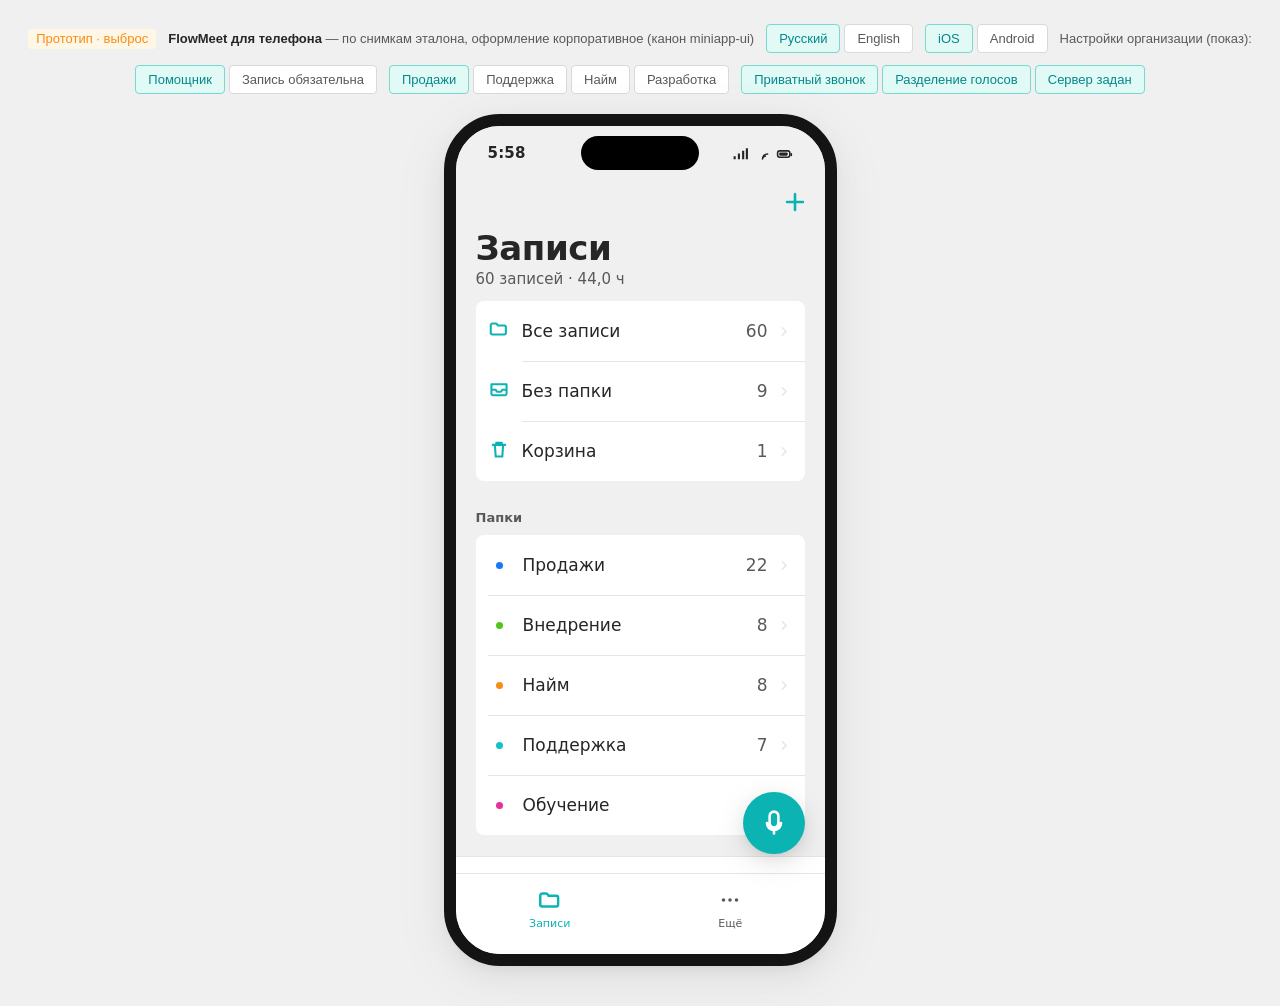
==== commit 2c6cb887: "FlowMeet: снять тёмную тему, убрать плашку выбора карточки с главной mobile - тёмной темы нет: ни пе" ====
--- a/flowmeet/flowmeet-mobile/index.html
+++ b/flowmeet/flowmeet-mobile/index.html
@@ -762,9 +762,6 @@
   <span class="fm-plaque__switch" id="osSwitch">
     <button data-setos="ios">iOS</button>
     <button data-setos="android">Android</button>
-  </span>
-  <span class="fm-plaque__switch">
-    <button data-theme-toggle="1">Светлая / тёмная</button>
   </span>
   <!-- Что решила организация: режим записи, профиль подсказок, разрешения
        сервера. В продукте это приходит с сервера, и пользователь их не
@@ -1113,7 +1110,6 @@
         <span>${t('Организация включила режим «запись обязательна»: встречи записываются, прервать запись нельзя.')}</span></div>` : ''}
       ${!ORG.server ? `<div class="m-warn m-warn--danger m-cap">${ic(I.alert, 'fm-i--s')}
         <span>${t('Сервер организации не задан. Запись не начинается.')}</span></div>` : ''}
-      ${recSessionCardHtml('m')}
       <div class="m-group">${smart.map(x => row(x.kind, null, t(x.label), x.icon)).join('')}</div>
       <div class="m-grouphead m-cap">${t('Папки')}</div>
       <div class="m-group">${FOLDERS.map(f => row('folder', f.name, esc(f.name), null, f.color)).join('')}</div>
@@ -2145,6 +2141,9 @@
       </div>
       ${mand ? `<div class="m-warn m-cap">${ic(I.lock, 'fm-i--s')}
         <span>${t('Режим организации: запись обязательна. Пауза и отмена выключены.')}</span></div>` : ''}
+      <!-- Карточка клиента для этой записи: на главной её нет (там плашка читалась
+           как ошибка без записи), выбрать можно здесь, во время записи. -->
+      ${recSessionCardHtml('m')}
       <!-- ГЛАВНОЕ ОТЛИЧИЕ ПРОДУКТА: подсказка приходит во время разговора.
            Показана последняя, остальные — по нажатию, шторкой. -->
       <div class="m-hintbox">
@@ -2424,11 +2423,6 @@
   }
   const so = hit('[data-setos]');
   if (so) { setOs(so.dataset.setos); render(); return; }
-  if (hit('[data-theme-toggle]')) {
-    const cur = document.documentElement.getAttribute('data-theme');
-    document.documentElement.setAttribute('data-theme', cur === 'dark' ? 'light' : 'dark');
-    return;
-  }
 
   /* --- навигация --- */
   if (hit('[data-back]')) { goBack(); return; }
@@ -2854,7 +2848,6 @@
   const q = new URLSearchParams(location.search);
   setOs(q.get('os') || 'ios');
   if (q.get('lang')) setLang(q.get('lang'));
-  if (q.get('theme')) document.documentElement.setAttribute('data-theme', q.get('theme'));
   if (q.get('screen')) M.screen = q.get('screen');
   if (q.get('scope')) { M.scope = { kind: q.get('scope'), value: q.get('value') || null }; M.screen = 'files'; }
   if (q.get('file') && FILES.some(f => f.id === q.get('file'))) { M.fileId = q.get('file'); M.screen = 'note'; }
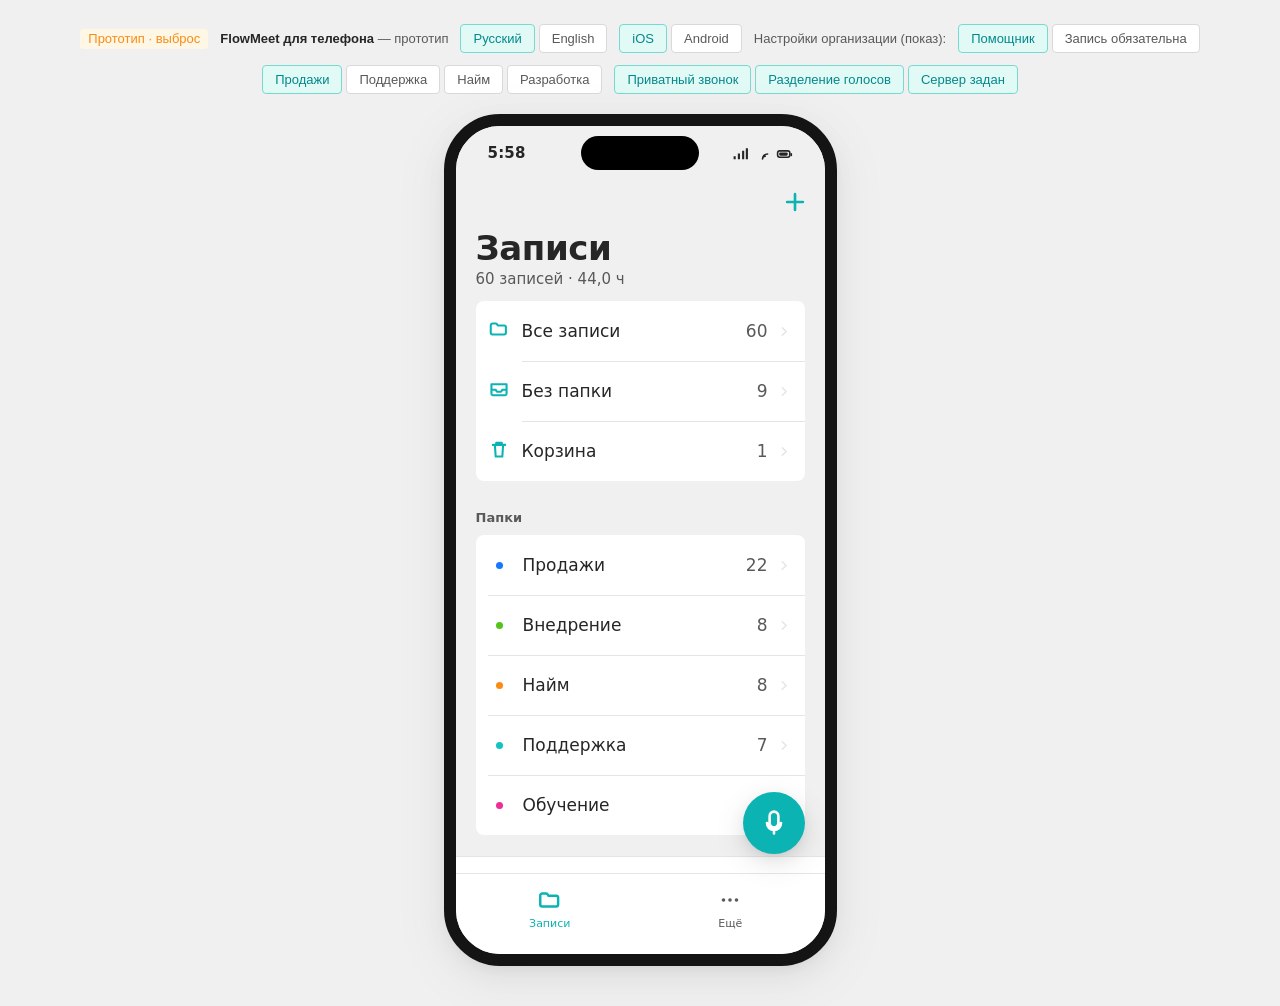
==== commit a5698410: "FlowMeet: убраны схемы и внутренние отсылки, передача сессии - со страницы «Постановка» и из требова" ====
--- a/flowmeet/flowmeet-mobile/index.html
+++ b/flowmeet/flowmeet-mobile/index.html
@@ -166,6 +166,7 @@
 .fm-status__time { font-size: 15px; font-weight: 600; letter-spacing: .2px; }
 .fm-status__spacer { flex: 1 1 auto; }
 .fm-status__icons { display: flex; align-items: center; gap: 5px; }
+[data-os="android"] .fm-island { width: 14px; height: 14px; top: 14px; }   /* Android: точка камеры, не остров iPhone (F-37) */
 .fm-island {
   position: absolute; left: 50%; top: 10px; transform: translateX(-50%);
   width: 118px; height: 34px; border-radius: 20px; background: var(--neutral-130);
@@ -697,9 +698,9 @@
 .m-hint__b { margin: 0; }
 .m-hint__src { display: flex; align-items: center; gap: var(--space-xs); margin: var(--size-3x) 0 0; color: var(--text-complimentary); }
 .m-hint__wait {
+  /* Строка состояния, а не карточка подсказки: пустую карточку Ц-5 запрещает (F-46). */
   display: flex; align-items: center; justify-content: center; gap: var(--space-m);
-  padding: var(--size-4x); border-radius: var(--radius-l);
-  background: var(--bg-container); color: var(--text-complimentary); text-align: center;
+  padding: var(--space-m) 0; background: none; color: var(--text-complimentary); text-align: center;
 }
 /* Крестик отмены на экране записи: отмена — единственное необратимое действие,
    поэтому она отдельно от остановки и уводит в подтверждение. */
@@ -728,6 +729,8 @@
   border-radius: var(--radius-l); background: var(--warning-bg); color: var(--text-primary);
 }
 .m-warn--danger { background: var(--danger-bg); }
+/* Успех — не предупреждение: карточка привязана (F-26). */
+.m-warn--ok { background: var(--tag-green-bg); }
 </style>
 
 </head>
@@ -754,7 +757,7 @@
 <div class="fm-stage">
 <div class="fm-plaque text-caption-2">
   <span class="fm-plaque__tag">Прототип · выброс</span>
-  <span><strong style="color:var(--text-primary)">FlowMeet для телефона</strong> — по снимкам эталона, оформление корпоративное (канон miniapp-ui)</span>
+  <span><strong style="color:var(--text-primary)">FlowMeet для телефона</strong> — прототип</span>
   <span class="fm-plaque__switch" id="langSwitch">
     <button data-setlang="ru">Русский</button>
     <button data-setlang="en">English</button>
@@ -1560,7 +1563,7 @@
       <div class="m-group">
         <div class="m-row m-row--inset" data-go="devices">
           <span class="m-row__ico">${ic(I.device)}</span>
-          <span class="m-row__body m-body">${t('Очередь загрузки')}</span>
+          <span class="m-row__body m-body">${t('Диктофоны')}</span>
           <span class="m-row__right">
             <span class="m-row__val m-body m-num">${devOnline().length} <span>${t('из')}</span> ${DEVICES.length}</span>
             ${ic(I.go, 'fm-i--s m-row__chev')}</span>
@@ -1578,11 +1581,11 @@
 const micDevId = () => (DEVICES.find(d => d.name === M.micSrc) || {}).id || null;
 const micIsDevice = () => !!micDevId();
 const micFallback = () => { const d = devById(micDevId()); return !!d && d.link === 'off'; };
-/* Пишет диктофон AIREC. Живой поток с него независимая приёмка не прошла
-   (проверка 23.09.2026): живых подсказок и живого текста с диктофона экран
-   не показывает. AIREC-live — последний срез, после физической приёмки. */
+/* Пишет диктофон. По словам разработчика (24.09.2026) звук с выбранного источника —
+   микрофона телефона или диктофона — идёт на сервер в реальном времени, там же
+   транскрибация и подсказки: у диктофона экран ничем не отличается от телефона. */
 const micIsAirec = () => micIsDevice() && !micFallback();
-const hintsLive = () => LINK.live && SESSION.hintsOn && !micIsAirec();
+const hintsLive = () => LINK.live && SESSION.hintsOn && !M.rec.private;
 function recSourceLine() {
   if (micFallback()) return t('Диктофон не на связи — записывает микрофон телефона.');
   if (micIsDevice()) return t('Источник') + ': ' + t(M.micSrc);
@@ -1614,7 +1617,7 @@
 }
 const SET_PANES = {
   account: () => `<div class="m-group">
-      ${optRow('Учётная запись организации', 'a.ralovets@infomaximum.com', `<button class="fm-btn fm-btn--sm" data-passwd="1">${t('Сменить пароль')}</button>`)}
+      ${optRow('Учётная запись организации', 'a.ralovets@infomaximum.com', '')}
       ${optRow('Единый вход организации', 'Вход по корпоративной учётной записи', `<span class="fm-tag fm-tag--green">${t('Подключён')}</span>`)}
       ${optRow('Отпечаток или код', 'Спрашивать при открытии приложения', tglRow('bio', true))}
       ${optRow('Ключ устройства', 'Пароля нет: запросы подписывает ключ, его секретная половина не покидает телефон',
@@ -1702,7 +1705,7 @@
     </div>
     <div class="m-grouphead m-cap">${t('Что можно не записывать')}</div>
     <div class="m-group">
-      ${optRow('Приватный звонок', 'В API приёма звука этого поля нет. Здесь только показ политики организации.',
+      ${optRow('Приватная запись', 'Разрешено ли сделать запись приватной, задаёт организация.',
         `<span class="fm-tag">${t(ORG.privateCalls ? 'Разрешён' : 'Запрещён')}</span>`)}
     </div>`,
 
@@ -1758,6 +1761,8 @@
 function devBlock(d) {
   const off = d.link === 'off';
   const recs = devRecs(d.id);
+  const cycleBtn = (key, val) => `<button class="fm-btn fm-btn--sm" data-devset="${d.id}:${key}">${t(val)}</button>`;
+  const tgl = key => `<button class="m-toggle ${d[key] ? 'is-on' : ''}" data-devset="${d.id}:${key}" aria-label="${t(key)}"></button>`;
   return `
     <div class="m-group">
       <div class="m-row m-row--inset" style="cursor:default">
@@ -1769,12 +1774,27 @@
         <span class="m-row__right">${devLinkTag(d)}</span>
       </div>
       <div class="m-row m-row--inset" style="cursor:default">
+        <span class="m-row__body m-body">${t('Заряд')}</span>
+        <span class="m-row__right"><span class="m-row__val m-body m-num">${d.battery}%</span></span>
+      </div>
+      <div class="m-row m-row--inset" style="cursor:default">
+        <span class="m-row__body m-body">${t('Память')}</span>
+        <span class="m-row__right"><span class="m-row__val m-body m-num">${devMemText(d)}</span></span>
+      </div>
+      <div class="m-row m-row--inset" style="cursor:default">
         <span class="m-row__body m-body">${t('Новых записей')}</span>
         <span class="m-row__right"><span class="m-row__val m-body m-num">${recs.length}</span></span>
       </div>
     </div>
     ${off ? `<div class="m-warn m-cap">${ic(I.alert, 'fm-i--s')}
       <span>${t('Диктофон не на связи.')}</span></div>` : ''}
+    ${devLowBattery(d) ? `<div class="m-warn m-cap">${ic(I.alert, 'fm-i--s')}<span>${t('Диктофон почти разряжен.')}</span></div>` : ''}
+    ${devLowStorage(d) ? `<div class="m-warn m-cap">${ic(I.alert, 'fm-i--s')}<span>${t('В диктофоне почти не осталось места.')}</span></div>` : ''}
+    ${d.stuck ? `<div class="m-warn m-warn--danger m-cap">${ic(I.alert, 'fm-i--s')}
+      <span>${t('Сервер не принял запись с диктофона')}
+        <span style="display:flex;gap:var(--space-m);margin-top:var(--space-m);flex-wrap:wrap">
+          <button class="fm-btn fm-btn--sm" data-devretry="${d.id}">${t('Отправить снова')}</button>
+          <button class="fm-btn fm-btn--sm" data-devdiscard="${d.id}">${t('Удалить с этого телефона')}</button></span></span></div>` : ''}
     ${recs.length ? `<div class="m-group">
       ${recs.map(r => `<div class="m-row m-row--inset">
           <span class="m-row__body">
@@ -1784,16 +1804,30 @@
           </span>
         </div>`).join('')}
       </div>
-      <p class="m-pad m-cap m-dim">${t('Эти записи ждут загрузки на сервер компании. Сначала их нужно перенести на телефон — тогда загрузка начнётся.')}</p>` : ''}`;
+      <p class="m-pad m-cap m-dim">${t('Записи с диктофона скачиваются на телефон и уходят на сервер компании автоматически.')}</p>` : ''}
+    ${off ? '' : `<div class="m-grouphead m-cap">${t('Настройки диктофона')}</div>
+    <div class="m-group">
+      ${optRow('Длина одной записи', 'Длинная встреча придёт несколькими записями', cycleBtn('len', DEV_LEN_TXT[d.len]))}
+      ${optRow('Шумоподавление', '', cycleBtn('noise', DEV_NOISE_TXT[d.noise]))}
+      ${optRow('Держать экран включённым', '', tgl('screenOn'))}
+      ${optRow('Ввозить записи автоматически', '', tgl('autoImport'))}
+      ${optRow('Стереть с диктофона после отправки', '', tgl('delAfter'))}
+    </div>`}
+    <div class="m-group">
+      ${optRow('Забыть устройство', 'Записи останутся на диктофоне.', `<button class="fm-btn fm-btn--sm" data-forgetdev="${d.id}">${t('Забыть')}</button>`)}
+    </div>`;
 }
 function screenDevices() {
   const on = devOnline().length;
-  return nav(t('Очередь загрузки'), { back: true })
+  return nav(t('Диктофоны'), { back: true })
     + `<div class="m-scroll" id="scroll">
-        ${large(t('Очередь загрузки'), phraseDevOnline(on, DEVICES.length))}
-        <p class="m-pad m-cap m-dim">${t('Эти записи ждут загрузки на сервер компании. Сначала их нужно перенести на телефон — тогда загрузка начнётся.')}</p>
+        ${large(t('Диктофоны'), phraseDevOnline(on, DEVICES.length))}
+        <p class="m-pad m-cap m-dim">${t('Записи с диктофона скачиваются на телефон и уходят на сервер компании автоматически.')}</p>
         ${DEVICES.map(devBlock).join('')}
         ${lostDeviceHtml('m')}
+        <div class="m-pad" style="margin-bottom:var(--size-5x)">
+          <button class="fm-btn fm-btn--block" data-sheet="adddev">${t('Подключить диктофон')}</button>
+        </div>
         <div class="m-bottom"></div>
       </div>`;
 }
@@ -1921,6 +1955,9 @@
         <button class="fm-btn fm-btn--danger" data-confirmyes="1">${t(c.yes || 'Да')}</button>
       </div>`;
   },
+  adddev: () => sheet(t('Подключить диктофон'), [
+    `<div class="m-pad m-sub" style="display:flex;align-items:center;gap:var(--space-m)">${ic(I.spin, 'fm-i--s')} ${t('Ищем диктофоны рядом')}</div>`,
+    `<p class="m-pad m-cap m-dim">${t('Рядом новых диктофонов нет. Включите диктофон и поднесите его к телефону.')}</p>`]),
   askscope: () => sheet(t('Где искать'), [item(I.folder, 'По всем записям', 'data-askfolder=""', !M.ask.folder)]
     .concat(FOLDERS.map(f => item(I.folder, f.name, `data-askfolder="${esc(f.name)}"`, M.ask.folder === f.name)))),
   addtpl: () => sheet(t('Шаблон разбора'), TEMPLATES.map(tpl => item(I.tpl, tpl.t, `data-addtpl="${esc(tpl.t)}"`))),
@@ -2080,12 +2117,13 @@
     SESSION.recCard = CARDS[0];
     SESSION.recBind = 'calendar';
   }
-  M.rec = { on: true, paused: false, sec: 0, saved: null, lines: [], marks: [], auto: auto || null, hints: [] };
+  M.rec = { on: true, paused: false, sec: 0, saved: null, lines: [], marks: [], auto: auto || null, hints: [], private: false };
   recTick(true); render();
 }
 /* Отмена — единственное необратимое действие: остановка сохраняет запись,
    отмена её удаляет. Поэтому только через подтверждение. */
 function recCancel(falseAlarm) {
+  recClearSessionCard();
   M.rec = { on: false, paused: false, sec: 0, saved: null, lines: [], marks: [], auto: null, hints: [] };
   recTick(false); render();
   toast(falseAlarm ? 'Ложная тревога: запись удалена, на сервер не ушла'
@@ -2096,17 +2134,20 @@
   const seg = M.rec.lines.map(l => T(fmtTotal(Math.max(0, l.at - REC_STEP)), l.who, l.role, l.text));
   const n = recNewFile({
     id: 'r' + d.getTime().toString(36), title: t('Запись от') + ' ' + fmtDate(d.getTime()),
-    ts: d.getTime(), sec, at: 0, folder: null, src: 'Телефон', custom: [],
-    transcript: seg, transcriptEmpty: seg.length ? undefined : true, summaryEmpty: true,
+    ts: d.getTime(), sec, at: 0, folder: null, src: micIsAirec() ? 'Диктофон' : 'Телефон', custom: [],
+    /* Без связи живой текст не показывался (текст делает сервер), значит и в записи его нет. */
+    transcript: LINK.live ? seg : [], transcriptEmpty: LINK.live && seg.length ? undefined : true, summaryEmpty: true,
     card: SESSION.recCard ? { id: SESSION.recCard.id, name: SESSION.recCard.name } : null,
-    bind: SESSION.recCard ? (SESSION.recBind || 'picked') : null
+    bind: SESSION.recCard ? (SESSION.recBind || 'picked') : null,
+    ...(M.rec.private ? { private: true, send: 'private', card: null, bind: null } : {})
   });
   FILES.unshift(n);
+  recClearSessionCard();                         // карточка была на ЭТУ запись (F-01)
   if (M.rec.marks.length) M.marks[n.id] = M.rec.marks.slice();
   applyLang();
   /* Связи нет — запись встаёт в очередь отправки, а не теряется. */
-  if (!LINK.live) QUEUE.push({ id: 'q' + n.id, title: n.title, sec, state: 'wait' });
-  M.rec = { on: false, paused: false, sec: 0, saved: n.id, lines: [], marks: [], auto: null, hints: [] };
+  if (!LINK.live && !n.private) QUEUE.push({ id: 'q' + n.id, title: n.title, sec, state: 'wait' });
+  M.rec = { on: false, paused: false, sec: 0, saved: n.id, lines: [], marks: [], auto: null, hints: [], private: false };
   recTick(false); render();
 }
 function recOverlay() {
@@ -2117,7 +2158,6 @@
     const lines = M.rec.lines;
     const mand = isMandatory();
     const last = hintsLive() ? M.rec.hints[M.rec.hints.length - 1] : null;
-    const airec = micIsAirec();
     const prof = HINT_PROFILES.find(x => x.id === ORG.hintProfile) || HINT_PROFILES[0];
     return `
     <div class="m-rec">
@@ -2143,16 +2183,20 @@
         <span>${t('Режим организации: запись обязательна. Пауза и отмена выключены.')}</span></div>` : ''}
       <!-- Карточка клиента для этой записи: на главной её нет (там плашка читалась
            как ошибка без записи), выбрать можно здесь, во время записи. -->
-      ${recSessionCardHtml('m')}
+      ${M.rec.private ? '' : recSessionCardHtml('m')}
       <!-- ГЛАВНОЕ ОТЛИЧИЕ ПРОДУКТА: подсказка приходит во время разговора.
            Показана последняя, остальные — по нажатию, шторкой. -->
+      ${ORG.privateCalls || M.rec.private ? `<div class="m-hintbox" style="padding-bottom:var(--size-3x)">
+        ${M.rec.private
+          ? `<div class="m-hint__wait m-cap">${ic(I.lock, 'fm-i--s')}<span>${t('Идёт приватная запись')}: ${t('Приватная запись остаётся на этом устройстве и на сервер не уходит.')}</span></div>`
+          : `<button class="fm-btn fm-btn--sm" data-private="1">${ic(I.lock, 'fm-i--s')} ${t('Сделать приватной')}</button>`}
+      </div>` : ''}
       <div class="m-hintbox">
-        ${airec ? `<div class="m-hint__wait m-cap">${ic(I.alert, 'fm-i--s')}
-            <span>${t('Живых подсказок с диктофона нет: живой поток AIREC не прошёл приёмку.')}</span></div>`
-        : `<div style="display:flex;align-items:center;gap:var(--space-m);margin:0 0 var(--size-3x)">
+        ${M.rec.private ? '' : `<div style="display:flex;align-items:center;gap:var(--space-m);margin:0 0 var(--size-3x)">
           <span class="m-cap" style="flex:1 1 auto">${t(!SESSION.hintsOn ? 'Подсказки выключены' : LINK.live ? 'Подсказки включены' : 'Живых подсказок нет')}</span>
           <button class="fm-btn fm-btn--sm" data-hintstog="1">${t(SESSION.hintsOn ? 'Выкл' : 'Вкл')}</button>
         </div>
+        ${hintStatusKey() ? `<p class="m-cap m-dim" style="margin:0 0 var(--size-3x)">${t(hintStatusKey())}</p>` : ''}
         ${last
           ? `<button class="m-hint" data-sheet="hints">
               <div class="m-hint__head">
@@ -2173,7 +2217,7 @@
                 : 'Связи с сервером нет: запись доедет, живых подсказок нет')}</span></div>`}`}
       </div>
       <div class="m-rec__live" id="recLive">
-        ${airec ? `<div class="m-rec__wait m-sub">${t('Текст появится, когда запись с диктофона дойдёт до сервера')}</div>`
+        ${!LINK.live ? `<div class="m-rec__wait m-sub">${t('Связи с сервера нет: текст соберётся после обработки')}</div>`
           : lines.length ? lines.map((l, i) => `<p class="m-rec__line m-body">
             <b>${esc(l.who)}</b><br>${esc(l.text)}</p>`).join('')
           : `<div class="m-rec__wait m-sub">${ic(I.spin, 'fm-i--s')} ${t('Слушаем — текст появится, как только начнут говорить')}</div>`}
@@ -2205,14 +2249,14 @@
       <div class="m-rec__done">
         <div class="m-rec__head m-sub">${ic(I.check, 'fm-i--s')} ${t('Запись сохранена')}</div>
         <div class="m-rec__time m-num">${f ? f.total : '—'}</div>
-        <p class="m-rec__note m-cap" style="margin:0">${t('Расшифровка уже есть')}</p>
+        <p class="m-rec__note m-cap" style="margin:0">${t(LINK.live ? 'Расшифровка уже есть' : 'Расшифровка соберётся после обработки')}</p>
         <p class="m-rec__note m-cap" style="margin:0">${t(LINK.live
           ? 'Запись уходит на сервер организации.'
           : 'Связи нет — запись встала в очередь отправки и уйдёт сама.')}</p>
         ${f ? crmBannerHtml(f, 'm') : ''}
         ${f ? recCardActionsHtml(f.id, 'm') : ''}
         <div>
-          <button class="fm-btn fm-btn--primary" data-file="${M.rec.saved}">${t('Открыть запись')}</button>
+          <button class="fm-btn ${f && recNeedsCard(f) ? '' : 'fm-btn--primary'}" data-file="${M.rec.saved}">${t('Открыть запись')}</button>
           <div style="height:var(--size-3x)"></div>
           <button class="fm-btn" data-recnew="1">${t('Записать ещё')}</button>
         </div>
@@ -2449,6 +2493,13 @@
   }
   if (hit('[data-recstop]')) { recStop(); return; }
   if (hit('[data-recnew]')) { recStart(); return; }
+  if (hit('[data-private]')) {
+    askConfirm({ title: 'Сделать эту запись приватной?',
+      body: 'Запись останется только на этом устройстве, а всё, что уже ушло на сервер, будет отозвано.',
+      yes: 'Сделать приватной', no: 'Отмена' },
+      () => { M.rec.private = true; M.rec.hints = []; render(); });
+    return;
+  }
   if (hit('[data-hintstog]')) {
     SESSION.hintsOn = !SESSION.hintsOn;
     if (!SESSION.hintsOn) M.rec.hints = [];
@@ -2781,6 +2832,16 @@
   /* --- настройки --- */
   const tg = hit('[data-toggle]');
   if (tg) { M.tgl[tg.dataset.toggle] = !tg.classList.contains('is-on'); tg.classList.toggle('is-on'); return; }
+  const ds = hit('[data-devset]');
+  if (ds) { const [id, key] = ds.dataset.devset.split(':'); devCycle(id, key); render(); return; }
+  const dr = hit('[data-devretry]'); if (dr) { devRetry(dr.dataset.devretry); render(); return; }
+  const dd = hit('[data-devdiscard]'); if (dd) { devDiscard(dd.dataset.devdiscard); render(); return; }
+  const fg = hit('[data-forgetdev]');
+  if (fg) {
+    askConfirm({ title: 'Забыть это устройство?', body: 'Записи останутся на диктофоне.', yes: 'Забыть', no: 'Оставить' },
+      () => { const d = devById(fg.dataset.forgetdev); if (d && M.micSrc === d.name) M.micSrc = 'Микрофон телефона'; devForget(fg.dataset.forgetdev); render(); });
+    return;
+  }
   if (hit('[data-passwd]')) { toast(t('Ссылка для смены пароля отправлена на') + ' a.ralovets@infomaximum.com'); return; }
   if (hit('[data-askmore]')) { toast('Заявка на расширение лимита отправлена администратору'); return; }
   if (hit('[data-getapp]')) { toast('Установщик скачивается с сервера организации'); return; }
@@ -2863,6 +2924,8 @@
   if (q.get('disk') === 'full') DISK.freeMin = 12;
   if (q.get('dev') === 'off') DEVICES.forEach(d => { d.link = 'off'; });
   if (q.get('mic')) M.micSrc = q.get('mic');
+  if (q.get('hintstate')) ORG.hintState = q.get('hintstate');
+  if (q.get('import') === 'stuck') { const d = DEVICES[0]; if (d) d.stuck = true; }
   if (q.get('q')) { M.q = q.get('q'); M.screen = 'search'; }
   paintPlaque();
   render();
